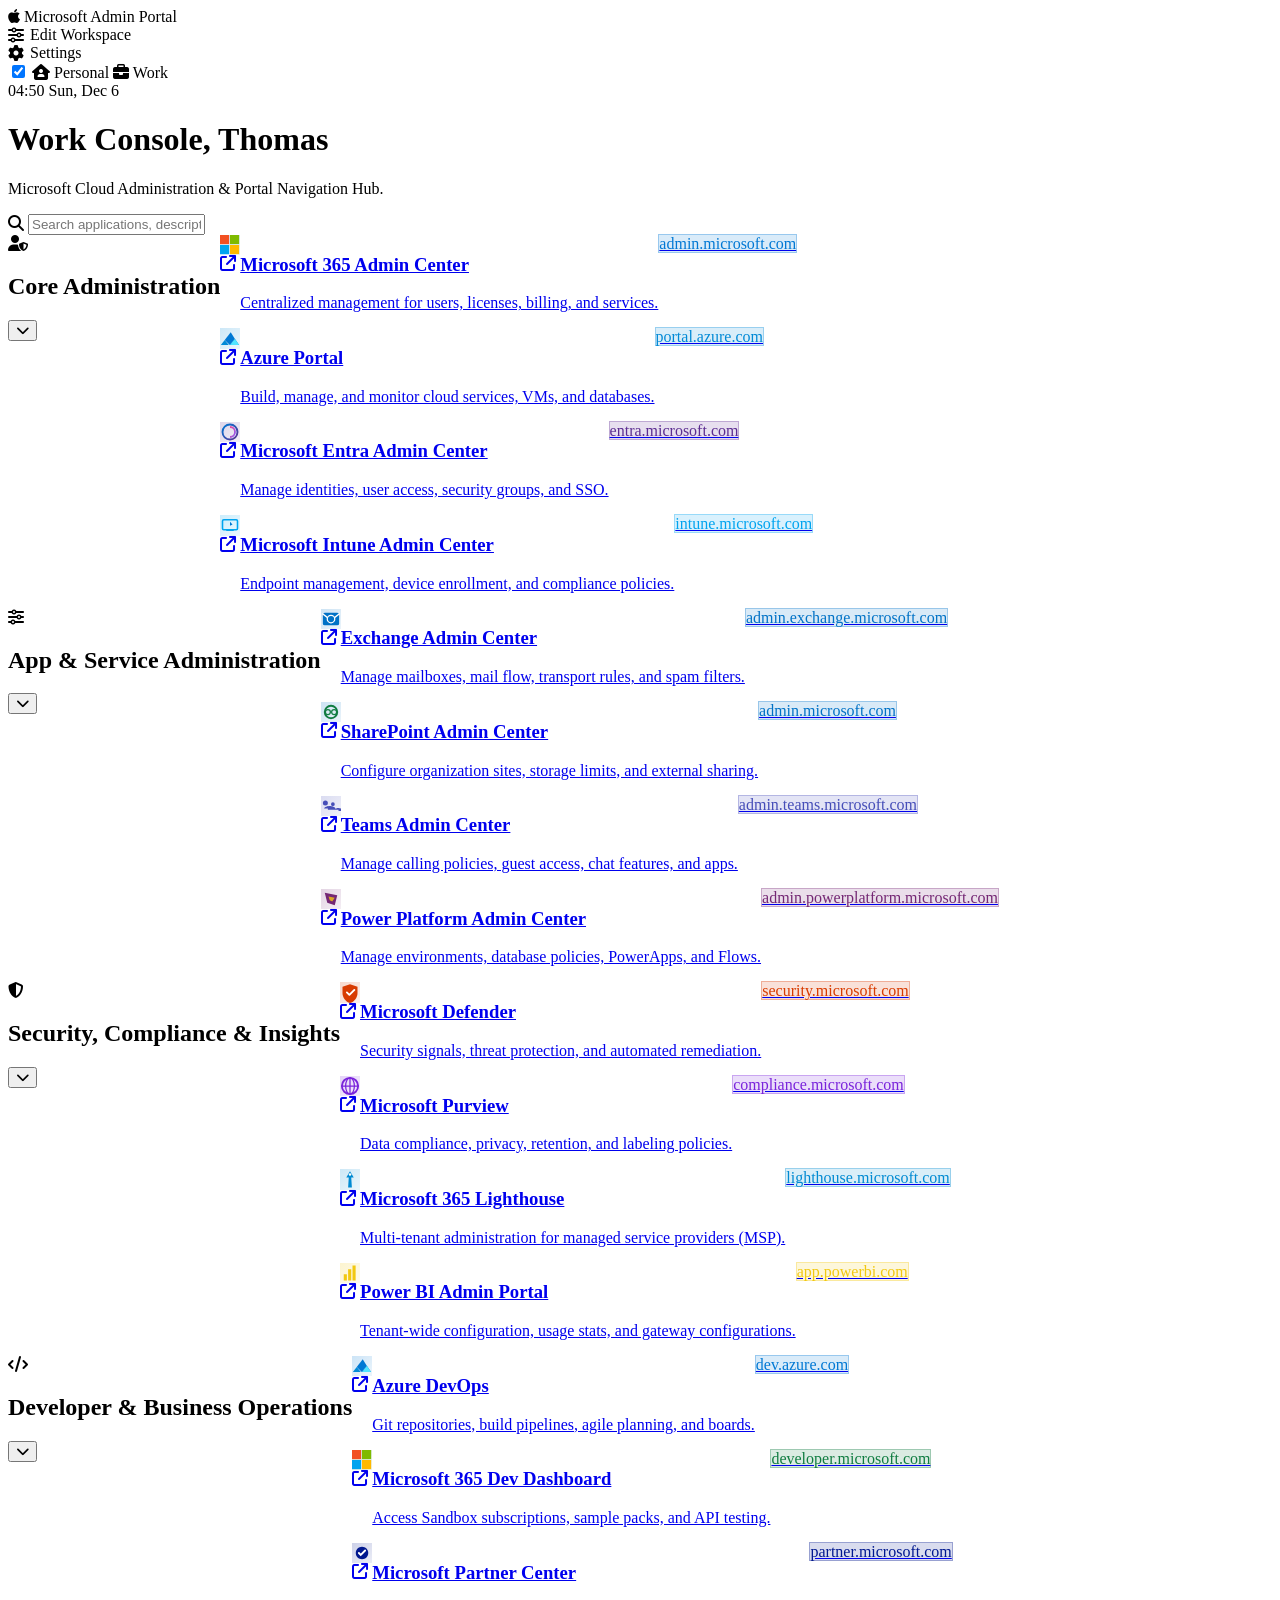
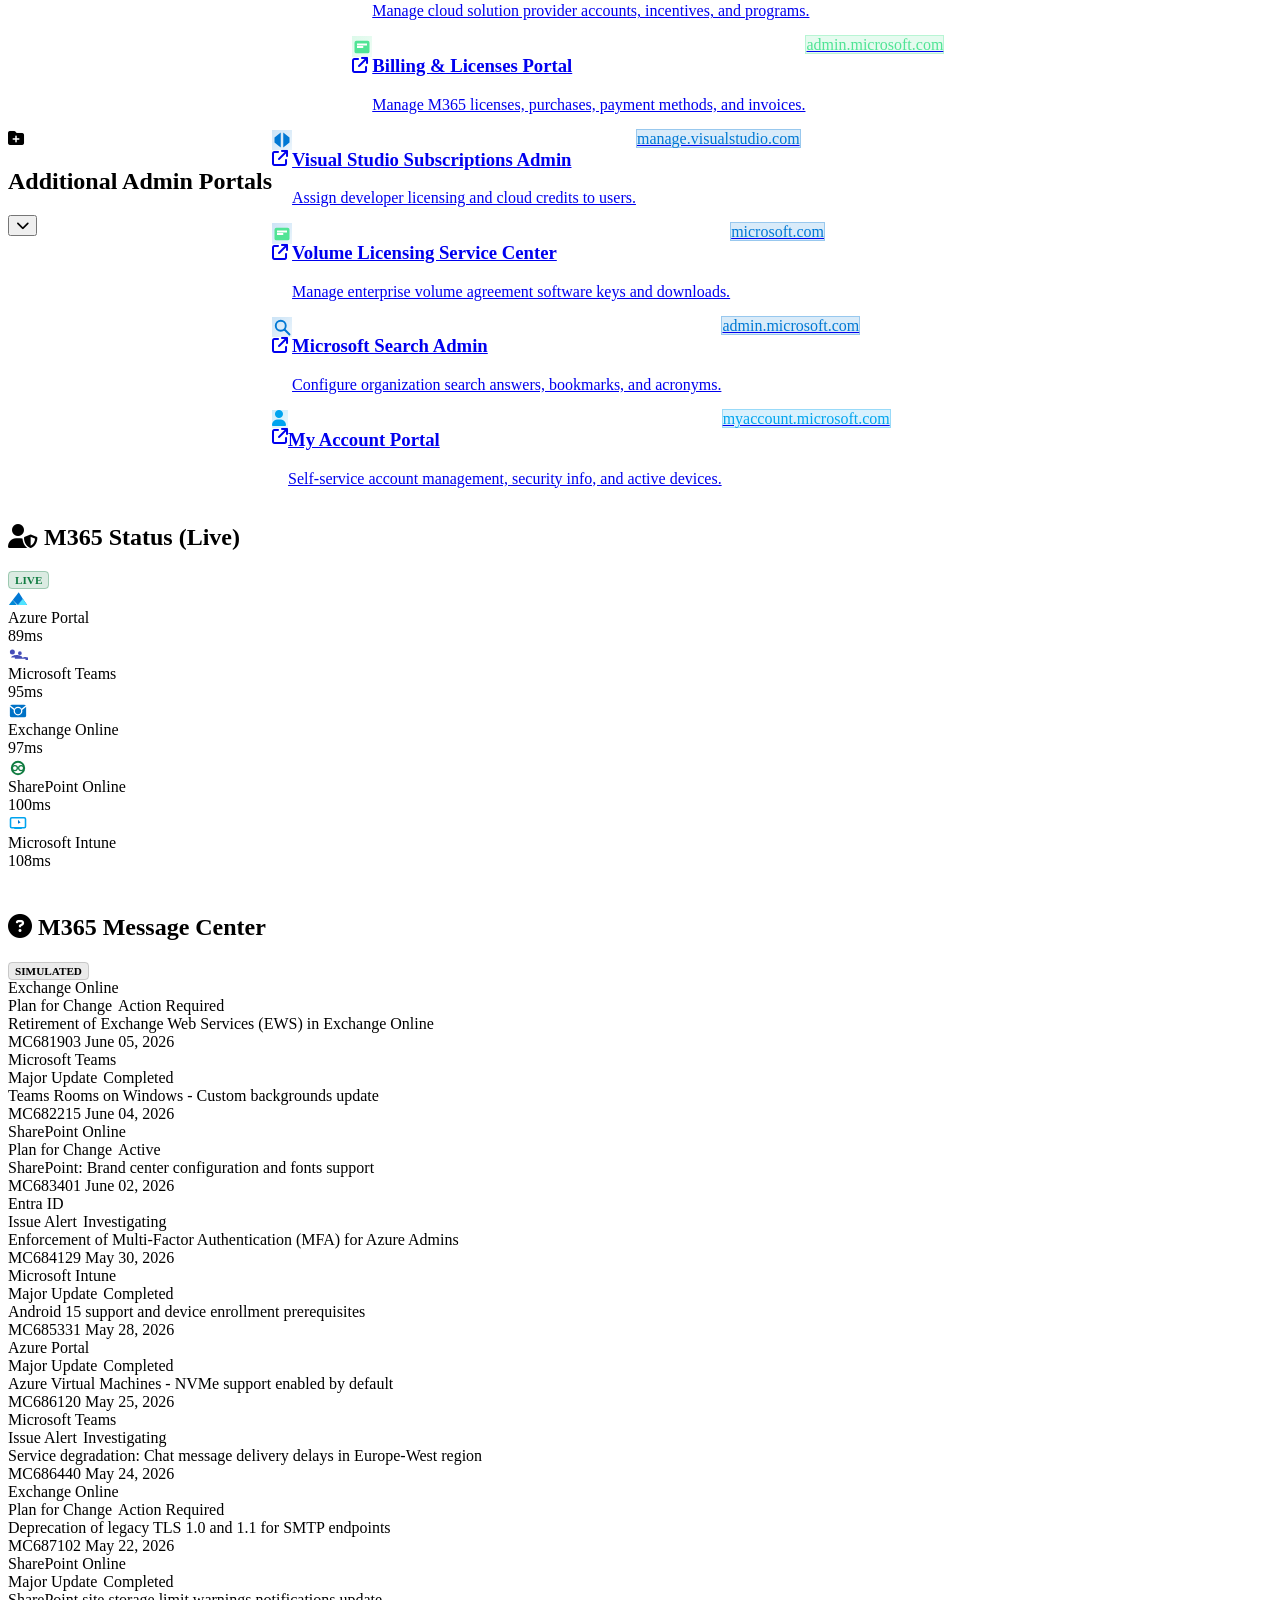
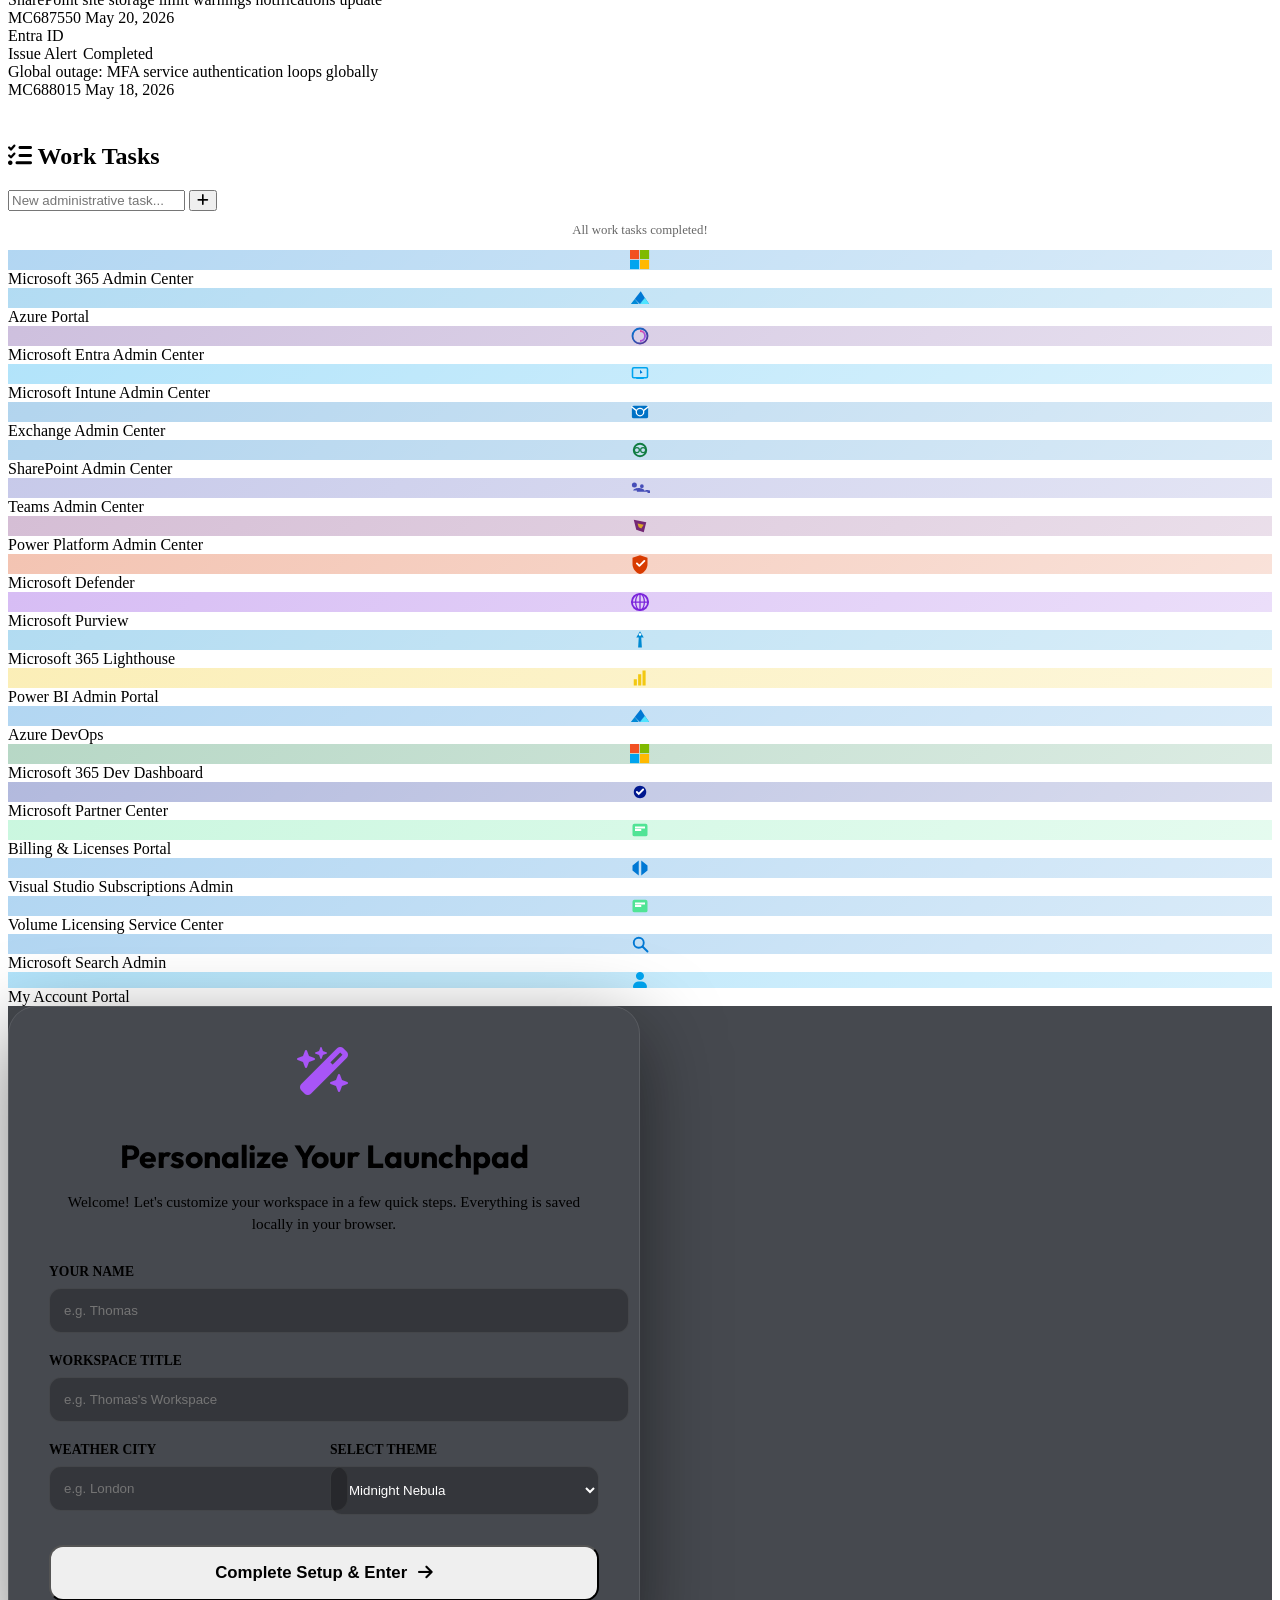
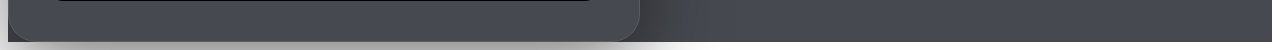
==== index.html @ 651d7521 "feat: Pivot to Corporate IT landing page, remove integrations & resources widget" ====
<!DOCTYPE html>
<html lang="en">
<head>
  <meta charset="UTF-8">
  <meta name="viewport" content="width=device-width, initial-scale=1.0">
  <meta name="description" content="Corporate Launchpad Dashboard for IT Technicians.">
  <meta name="author" content="Thomas Robb">
  <title>Corporate Launchpad</title>
  <link rel="icon" type="image/png" href="favicon.png">

  <!-- Google Fonts: Outfit & Inter -->
  <link rel="preconnect" href="https://fonts.googleapis.com">
  <link rel="preconnect" href="https://fonts.gstatic.com" crossorigin>
  <link href="https://fonts.googleapis.com/css2?family=Inter:wght@300;400;500;600;700&family=Outfit:wght@400;500;600;700;800&display=swap" rel="stylesheet">

  <!-- FontAwesome Free Icons CDN -->
  <link rel="stylesheet" href="https://cdnjs.cloudflare.com/ajax/libs/font-awesome/6.4.0/css/all.min.css" integrity="sha512-iecdLmaskl7CVkqkXNQ/ZH/XLlvWZOJyj7Yy7tcenmpD1ypASozpmT/E0iPtmFIB46ZmdtAc9eNBvH0H/ZpiBw==" crossorigin="anonymous" referrerpolicy="no-referrer" />

  <!-- Premium Stylesheet -->
  <link rel="stylesheet" href="style.css">
</head>
<body class="theme-midnight-nebula">

  <!-- macOS Top Menu Bar -->
  <div class="mac-menu-bar">
    <div class="mac-menu-left">
      <i class="fa-brands fa-apple mac-menu-item apple-logo"></i>
      <span class="workspace-label mac-menu-item active-app">Thomas's Workspace</span>
      <button id="edit-mode-btn" class="mac-menu-item" style="background: none; border: none; color: inherit; font: inherit; padding: 0; cursor: pointer; display: flex; align-items: center; gap: 6px;">
        <i class="fa-solid fa-sliders"></i> Edit Workspace
      </button>
      <button id="workspace-settings-btn" class="mac-menu-item" style="background: none; border: none; color: inherit; font: inherit; padding: 0; cursor: pointer; display: flex; align-items: center; gap: 6px;"><i class="fa-solid fa-gear"></i> Settings</button>
    </div>
    
    <div class="mac-menu-center">
      <div class="mode-slider-container">
        <input type="checkbox" id="work-mode-toggle" class="mode-slider-checkbox">
        <label for="work-mode-toggle" class="mode-slider-label">
          <span class="mode-slider-pill"></span>
          <span class="mode-slider-text personal-text"><i class="fa-solid fa-house-user"></i> Personal</span>
          <span class="mode-slider-text work-text"><i class="fa-solid fa-briefcase"></i> Work</span>
        </label>
      </div>
    </div>
    <div class="mac-menu-right">
      <span id="menu-time" class="mac-menu-item"></span>
      <span id="menu-date" class="mac-menu-item"></span>
    </div>
  </div>

  <!-- Animated Glassmorphic Background Blobs -->
  <div class="bg-blobs" id="bg-blobs">
    <div class="blob blob-1"></div>
    <div class="blob blob-2"></div>
    <div class="blob blob-3"></div>
  </div>

  <!-- Dynamic Background Pattern Overlay -->
  <div id="bg-pattern-overlay" class="bg-pattern-overlay"></div>

  <div class="dashboard-container">
    <!-- Header Welcome Bar -->
    <header class="dashboard-header">
      <div class="greeting-container">
        <h1 id="greeting">Welcome back</h1>
        <p class="subtitle">Your corporate workspace and IT operations launchpad.</p>
      </div>
    </header>

    <!-- Main Grid Layout -->
    <main class="dashboard-layout">
      
      <!-- Main Content (App Cards divided by Groups) -->
      <section class="main-content">
        <!-- Search bar with glassmorphic design -->
        <div class="search-container">
          <i class="fa-solid fa-magnifying-glass search-icon"></i>
          <input type="text" id="search-input" placeholder="Search applications, descriptions, or type '/' for commands..." autocomplete="off">
        </div>

        <div class="dashboard-actions-row">
          <button id="add-group-btn" class="btn-macos btn-macos-primary" style="display: none; margin-bottom: 20px; align-items: center; gap: 8px;">
            <i class="fa-solid fa-folder-plus"></i> Add Category
          </button>
        </div>

        <!-- Dashboard Groups Container -->
        <div id="dashboard-groups" class="dashboard-groups-container"></div>

        <!-- Search Empty State -->
        <div id="no-results" class="no-results-card">
          <i class="fa-solid fa-circle-question"></i>
          <h4>No applications found</h4>
          <p>We couldn't find anything matching your search term. Try checking for typos or clear your filter.</p>
        </div>
      </section>

      <!-- Sidebar Utilities -->
      <aside class="sidebar" id="sidebar-container">
        <div id="sidebar-widgets" class="sidebar-widgets-grid" style="display: grid; grid-template-columns: repeat(var(--sidebar-cols, 1), 1fr); gap: 24px; width: 100%;"></div>
        <button id="add-widget-btn" class="app-card add-card" style="display: none; min-height: 80px; padding: 20px; border-radius: 20px; flex-direction: row; gap: 10px; align-items: center; justify-content: center; width: 100%;">
          <div class="add-card-icon" style="width: 32px; height: 32px; font-size: 1rem; border-radius: 8px;">
            <i class="fa-solid fa-plus"></i>
          </div>
          <span class="add-card-title" style="font-size: 0.95rem;">Add Widget</span>
        </button>
      </aside>

    </main>
  </div>

  <!-- macOS Floating Dock Container -->
  <div class="dock-container" role="navigation" aria-label="App Dock">
    <div class="dock" id="dock-container"></div>
  </div>

  <!-- Customization Editor Modal (Hidden by Default) -->
  <div id="editor-modal" class="modal-overlay" style="display: none;">
    <div class="modal-container">
      <div class="modal-header">
        <h3 id="modal-title">Edit Application</h3>
        <button type="button" class="modal-close-btn" onclick="closeModal()"><i class="fa-solid fa-xmark"></i></button>
      </div>
      <form id="editor-form" onsubmit="event.preventDefault();">
        <div class="form-group">
          <label for="modal-app-title">App Title</label>
          <input type="text" id="modal-app-title" placeholder="e.g. My Application" required>
        </div>
        <div class="form-group">
          <label for="modal-app-desc">App Description</label>
          <input type="text" id="modal-app-desc" placeholder="e.g. Live tracking and analytics dashboard" required>
        </div>
        <div class="form-group">
          <label for="modal-app-url">App URL</label>
          <input type="url" id="modal-app-url" placeholder="https://example.com" required>
        </div>
        <div class="form-row-grid" style="display: grid; grid-template-columns: 1fr 1fr; gap: 12px;">
          <div class="form-group">
            <label for="modal-app-group">Category Group</label>
            <select id="modal-app-group"></select>
          </div>
          <div class="color-selector-wrapper">
            <label for="modal-app-color">Accent Color</label>
            <input type="color" id="modal-app-color" class="color-dot-input" value="#a855f7" style="margin-top: 5px;">
          </div>
        </div>
        <div class="form-row-grid" style="display: grid; grid-template-columns: 1fr 1fr; gap: 12px; margin-top: 10px;">
          <div class="form-group">
            <label for="modal-app-colspan">Width (Cols)</label>
            <select id="modal-app-colspan">
              <option value="1">1 Column</option>
              <option value="2">2 Columns</option>
              <option value="3">3 Columns</option>
              <option value="4">4 Columns</option>
            </select>
          </div>
          <div class="form-group">
            <label for="modal-app-rowspan">Height (Rows)</label>
            <select id="modal-app-rowspan">
              <option value="1">1 Row</option>
              <option value="2">2 Rows</option>
            </select>
          </div>
        </div>
        <div class="form-row-grid" style="display: grid; grid-template-columns: 1fr 1fr; gap: 12px; margin-top: 10px;">
          <div class="form-group">
            <label for="modal-app-size">Card Sizing Style</label>
            <select id="modal-app-size">
              <option value="default">Use Global Setting</option>
              <option value="compact">Compact</option>
              <option value="balanced">Balanced</option>
              <option value="expanded">Expanded</option>
            </select>
          </div>
          <div class="form-group">
            <label for="modal-app-icon">Icon Glyph</label>
            <select id="modal-app-icon">
              <option value="fa-film">Film (fa-film)</option>
              <option value="fa-chart-line">Chart (fa-chart-line)</option>
              <option value="fa-atom">Atom (fa-atom)</option>
              <option value="fa-skull">Skull (fa-skull)</option>
              <option value="fa-bolt-lightning">Bolt (fa-bolt-lightning)</option>
              <option value="fa-pen-nib">Pen (fa-pen-nib)</option>
              <option value="fa-code">Code (fa-code)</option>
              <option value="fa-globe">Globe (fa-globe)</option>
              <option value="fa-play">Play (fa-play)</option>
              <option value="fa-download">Download (fa-download)</option>
              <option value="fa-tv">TV (fa-tv)</option>
              <option value="fa-user-plus">User Plus (fa-user-plus)</option>
              <option value="fa-search">Search (fa-search)</option>
              <option value="fa-chart-pie">Chart Pie (fa-chart-pie)</option>
              <option value="fa-network-wired">Network (fa-network-wired)</option>
              <option value="fa-shield-halved">Shield (fa-shield-halved)</option>
              <option value="fa-server">Server (fa-server)</option>
              <option value="fa-arrow-down-up-lock">Torrent (fa-arrow-down-up-lock)</option>
            </select>
          </div>
        </div>
        <div class="form-row-grid" style="display: grid; grid-template-columns: 1fr; gap: 12px; margin-top: 10px;">
          <div class="form-group" style="display: flex; align-items: center; height: 100%; gap: 14px; flex-wrap: wrap;">
            <label style="display: flex; align-items: center; gap: 6px; font-weight: normal; cursor: pointer; margin-top: 15px;">
              <input type="checkbox" id="modal-app-ping" checked> Health check (Ping)
            </label>
            <label style="display: flex; align-items: center; gap: 6px; font-weight: normal; cursor: pointer; margin-top: 15px;">
              <input type="checkbox" id="modal-app-favorite"> Pin to Favorites
            </label>
          </div>
        </div>
        <div class="modal-actions" style="margin-top: 24px;">
          <button type="button" id="modal-cancel-btn" class="btn-macos btn-macos-secondary">Cancel</button>
          <button type="submit" id="modal-save-btn" class="btn-macos btn-macos-primary">Save App</button>
        </div>
      </form>
    </div>
  </div>

  <!-- Workspace Settings Modal (Hidden by Default, Tabbed Layout) -->
  <div id="settings-modal" class="modal-overlay" style="display: none;">
    <div class="modal-container settings-split-layout">
      <!-- Sidebar -->
      <div class="settings-sidebar">
        <div class="settings-sidebar-header">
          <h3>Workspace Settings</h3>
        </div>
        <div class="vertical-tabs">
          <button type="button" class="modal-tab-btn active" data-tab="settings-tab-general">
            <i class="fa-solid fa-gear"></i> General
          </button>
          <button type="button" class="modal-tab-btn" data-tab="settings-tab-themes">
            <i class="fa-solid fa-palette"></i> Appearance
          </button>

          <button type="button" class="modal-tab-btn" data-tab="settings-tab-backup">
            <i class="fa-solid fa-database"></i> Backup / Restore
          </button>
        </div>
      </div>

      <!-- Main Panel -->
      <div class="settings-main-panel">
        <div class="modal-header">
          <h3 id="settings-panel-title">General</h3>
          <button type="button" class="modal-close-btn" id="settings-close-btn"><i class="fa-solid fa-xmark"></i></button>
        </div>

        <form id="settings-form" onsubmit="event.preventDefault();">
          
          <!-- Tab 1: General -->
          <div id="settings-tab-general" class="settings-tab-content active">
            
            <div class="settings-card-group">
              <div class="settings-card-group-title">Workspace Identity</div>
              <div class="form-row-grid" style="display: grid; grid-template-columns: 1fr 1fr; gap: 12px;">
                <div class="form-group">
                  <label for="settings-username">Your Name</label>
                  <input type="text" id="settings-username" placeholder="Thomas" required style="width:100%;">
                </div>
                <div class="form-group">
                  <label for="settings-workspace-name">Workspace Title</label>
                  <input type="text" id="settings-workspace-name" placeholder="Thomas's Workspace" required style="width:100%;">
                </div>
              </div>
            </div>

            <div class="settings-card-group">
              <div class="settings-card-group-title">Dashboard Grid</div>
              <div class="form-group">
                <label for="settings-grid-cols">Grid Columns</label>
                <select id="settings-grid-cols">
                  <option value="auto">Auto-fit</option>
                  <option value="2">2 Columns</option>
                  <option value="3">3 Columns</option>
                  <option value="4">4 Columns</option>
                </select>
              </div>
              <div class="form-row-grid" style="display: grid; grid-template-columns: 1fr 1fr; gap: 12px;">
                <div class="form-group">
                  <label for="settings-card-size">Card Sizing</label>
                  <select id="settings-card-size">
                    <option value="compact">Compact</option>
                    <option value="balanced">Balanced</option>
                    <option value="expanded">Expanded</option>
                  </select>
                </div>
                <div class="form-group">
                  <label for="settings-card-gap">Card Spacing (Gap)</label>
                  <select id="settings-card-gap">
                    <option value="tight">Tight</option>
                    <option value="comfortable">Comfortable</option>
                    <option value="spacious">Spacious</option>
                  </select>
                </div>
              </div>
            </div>

            <div class="settings-card-group">
              <div class="settings-card-group-title">Sidebar & Widgets</div>
              <div class="form-row-grid" style="display: grid; grid-template-columns: 1fr 1fr; gap: 12px;">
                <div class="form-group">
                  <label for="settings-sidebar-pos">Sidebar Position</label>
                  <select id="settings-sidebar-pos">
                    <option value="right">Sidebar Right</option>
                    <option value="left">Sidebar Left</option>
                    <option value="top">Widgets Top</option>
                    <option value="hidden">Hidden</option>
                  </select>
                </div>
                <div class="form-group">
                  <label for="settings-sidebar-cols">Sidebar Columns</label>
                  <select id="settings-sidebar-cols">
                    <option value="1">1 Column</option>
                    <option value="2">2 Columns</option>
                  </select>
                </div>
              </div>
              <div class="form-row-grid" style="display: grid; grid-template-columns: 1fr 1fr; gap: 12px;">
                <div class="form-group">
                  <label for="settings-weather-city">Weather City</label>
                  <input type="text" id="settings-weather-city" placeholder="e.g. New York">
                </div>
                <div class="form-group">
                  <label for="settings-weather-state">Weather Condition</label>
                  <select id="settings-weather-state">
                    <option value="sunny">Sunny</option>
                    <option value="cloudy">Cloudy</option>
                    <option value="rainy">Rainy</option>
                    <option value="stormy">Stormy</option>
                  </select>
                </div>
              </div>
            </div>

            <div class="settings-card-group">
              <div class="settings-card-group-title">Widget Visibility</div>
              <div class="checkbox-grid" style="display: grid; grid-template-columns: 1fr 1fr; gap: 8px;">
                <label style="display: flex; align-items: center; gap: 8px; font-weight: normal; cursor: pointer; margin: 0;">
                  <input type="checkbox" id="settings-toggle-clock" checked> Clock Widget
                </label>
                <label style="display: flex; align-items: center; gap: 8px; font-weight: normal; cursor: pointer; margin: 0;">
                  <input type="checkbox" id="settings-toggle-notepad" checked> Notepad Widget
                </label>
                <label style="display: flex; align-items: center; gap: 8px; font-weight: normal; cursor: pointer; margin: 0;">
                  <input type="checkbox" id="settings-toggle-weather" checked> Weather Widget
                </label>

                <label style="display: flex; align-items: center; gap: 8px; font-weight: normal; cursor: pointer; margin: 0;">
                  <input type="checkbox" id="settings-toggle-bookmarks" checked> Bookmarks Widget
                </label>
              </div>
            </div>
          </div>

          <!-- Tab 2: Themes & Glow -->
          <div id="settings-tab-themes" class="settings-tab-content">
            
            <div class="settings-card-group">
              <div class="settings-card-group-title">Workspace Styling & Layout</div>
              
              <div class="form-group">
                <label for="settings-layout-mode">Workspace Layout Mode</label>
                <select id="settings-layout-mode">
                  <option value="grid">Classic Grid Layout</option>
                  <option value="rows">Horizontal Scroll Rows (Netflix-style)</option>
                  <option value="list">Compact List View</option>
                </select>
              </div>
              
              <div class="form-row-grid" style="display: grid; grid-template-columns: 1fr 1fr; gap: 12px;">
                <div class="form-group">
                  <label for="settings-accent-color">Accent Color Override</label>
                  <div style="display: flex; gap: 8px; align-items: center;">
                    <input type="color" id="settings-accent-color" style="width: 45px; height: 34px; padding: 2px; border: 1px solid rgba(255,255,255,0.15); border-radius: 6px; cursor: pointer; background: transparent;">
                    <button type="button" id="btn-reset-accent" class="btn-macos btn-macos-secondary" style="padding: 6px 10px; font-size: 0.75rem;">Reset Override</button>
                  </div>
                </div>
                <div class="form-group">
                  <label for="settings-theme-font">Workspace Font</label>
                  <select id="settings-theme-font">
                    <option value="default">Default (Outfit / Inter)</option>
                    <option value="'Inter', sans-serif">Clean Sans (Inter)</option>
                    <option value="'Courier New', Courier, monospace">Monospace Code (Courier)</option>
                    <option value="'Georgia', serif">Elegant Serif (Georgia)</option>
                    <option value="'Outfit', sans-serif">Modern Round (Outfit)</option>
                  </select>
                </div>
              </div>
              
              <div class="form-row-grid" style="display: grid; grid-template-columns: 1fr 1fr; gap: 12px;">
                <div class="form-group">
                  <label for="settings-bg-pattern">Background Pattern</label>
                  <select id="settings-bg-pattern">
                    <option value="none">Clean Frosted Glass</option>
                    <option value="dots">Dotted Matrix</option>
                    <option value="grid">Cyber Grid Lines</option>
                    <option value="stripes">Diagonal Stripes</option>
                  </select>
                </div>
                <div class="form-group">
                  <div style="display: flex; justify-content: space-between; font-size: 0.85rem; margin-bottom: 4px; color: var(--text-secondary);">
                    <label for="settings-card-radius" style="margin: 0;">Corner Roundness</label>
                    <span id="label-card-radius" style="font-weight: 600;">24px</span>
                  </div>
                  <input type="range" id="settings-card-radius" min="0" max="32" value="24" style="width: 100%; cursor: pointer;">
                </div>
              </div>
            </div>

            <!-- Casual Themes -->
            <div class="settings-card-group">
              <div class="settings-card-group-title">Casual Themes</div>
              <div class="theme-previews-grid" style="display: grid; grid-template-columns: repeat(3, 1fr); gap: 12px;">
                
                <button type="button" class="theme-preview-card theme-selector-item" data-select-theme="theme-midnight-nebula">
                  <div class="theme-preview-colors" style="background: #080c14;">
                    <div class="theme-preview-blob" style="background: #4f46e5; top: 4px; left: 6px;"></div>
                    <div class="theme-preview-blob" style="background: #db2777; bottom: 4px; right: 6px;"></div>
                    <div class="theme-preview-card-mock"></div>
                  </div>
                  <div class="theme-preview-name">Midnight Nebula</div>
                </button>

                <button type="button" class="theme-preview-card theme-selector-item" data-select-theme="theme-aurora-borealis">
                  <div class="theme-preview-colors" style="background: #021712;">
                    <div class="theme-preview-blob" style="background: #059669; top: 4px; left: 6px;"></div>
                    <div class="theme-preview-blob" style="background: #0891b2; bottom: 4px; right: 6px;"></div>
                    <div class="theme-preview-card-mock"></div>
                  </div>
                  <div class="theme-preview-name">Aurora Borealis</div>
                </button>

                <button type="button" class="theme-preview-card theme-selector-item" data-select-theme="theme-solar-eclipse">
                  <div class="theme-preview-colors" style="background: #140b03;">
                    <div class="theme-preview-blob" style="background: #d97706; top: 4px; left: 6px;"></div>
                    <div class="theme-preview-blob" style="background: #dc2626; bottom: 4px; right: 6px;"></div>
                    <div class="theme-preview-card-mock"></div>
                  </div>
                  <div class="theme-preview-name">Solar Eclipse</div>
                </button>

                <button type="button" class="theme-preview-card theme-selector-item" data-select-theme="theme-pastel-dream">
                  <div class="theme-preview-colors" style="background: #faf7f2;">
                    <div class="theme-preview-blob" style="background: #fed7aa; top: 4px; left: 6px;"></div>
                    <div class="theme-preview-blob" style="background: #ccfbf1; bottom: 4px; right: 6px;"></div>
                    <div class="theme-preview-card-mock"></div>
                  </div>
                  <div class="theme-preview-name">Pastel Dream</div>
                </button>

                <button type="button" class="theme-preview-card theme-selector-item" data-select-theme="theme-sunset-breeze">
                  <div class="theme-preview-colors" style="background: #1d0f1b;">
                    <div class="theme-preview-blob" style="background: #fda4af; top: 4px; left: 6px;"></div>
                    <div class="theme-preview-blob" style="background: #3b0764; bottom: 4px; right: 6px;"></div>
                    <div class="theme-preview-card-mock"></div>
                  </div>
                  <div class="theme-preview-name">Sunset Breeze</div>
                </button>

                <button type="button" class="theme-preview-card theme-selector-item" data-select-theme="theme-cozy-forest">
                  <div class="theme-preview-colors" style="background: #0f140f;">
                    <div class="theme-preview-blob" style="background: #3f6212; top: 4px; left: 6px;"></div>
                    <div class="theme-preview-blob" style="background: #854d0e; bottom: 4px; right: 6px;"></div>
                    <div class="theme-preview-card-mock"></div>
                  </div>
                  <div class="theme-preview-name">Cozy Forest</div>
                </button>

              </div>
            </div>

            <!-- Dramatic Themes -->
            <div class="settings-card-group">
              <div class="settings-card-group-title">Dramatic Themes</div>
              <div class="theme-previews-grid" style="display: grid; grid-template-columns: repeat(3, 1fr); gap: 12px;">
                
                <button type="button" class="theme-preview-card theme-selector-item" data-select-theme="theme-cyberpunk">
                  <div class="theme-preview-colors" style="background: #0a0110;">
                    <div class="theme-preview-blob" style="background: #ff007f; top: 4px; left: 6px;"></div>
                    <div class="theme-preview-blob" style="background: #00f0ff; bottom: 4px; right: 6px;"></div>
                    <div class="theme-preview-card-mock"></div>
                  </div>
                  <div class="theme-preview-name">Cyberpunk Cyber</div>
                </button>

                <button type="button" class="theme-preview-card theme-selector-item" data-select-theme="theme-synthwave">
                  <div class="theme-preview-colors" style="background: #100626;">
                    <div class="theme-preview-blob" style="background: #ff007f; top: 4px; left: 6px;"></div>
                    <div class="theme-preview-blob" style="background: #ff7c00; bottom: 4px; right: 6px;"></div>
                    <div class="theme-preview-card-mock"></div>
                  </div>
                  <div class="theme-preview-name">Neon Synthwave</div>
                </button>

                <button type="button" class="theme-preview-card theme-selector-item" data-select-theme="theme-oled-black">
                  <div class="theme-preview-colors" style="background: #000000;">
                    <div class="theme-preview-blob" style="background: #39ff14; top: 4px; left: 6px;"></div>
                    <div class="theme-preview-blob" style="background: #1a1a1a; bottom: 4px; right: 6px;"></div>
                    <div class="theme-preview-card-mock"></div>
                  </div>
                  <div class="theme-preview-name">OLED High-Con</div>
                </button>

                <button type="button" class="theme-preview-card theme-selector-item" data-select-theme="theme-volcanic">
                  <div class="theme-preview-colors" style="background: #0b0705;">
                    <div class="theme-preview-blob" style="background: #ff3c00; top: 4px; left: 6px;"></div>
                    <div class="theme-preview-blob" style="background: #ff9900; bottom: 4px; right: 6px;"></div>
                    <div class="theme-preview-card-mock"></div>
                  </div>
                  <div class="theme-preview-name">Volcanic Ash</div>
                </button>

                <button type="button" class="theme-preview-card theme-selector-item" data-select-theme="theme-ice-glacier">
                  <div class="theme-preview-colors" style="background: #040c16;">
                    <div class="theme-preview-blob" style="background: #00d2ff; top: 4px; left: 6px;"></div>
                    <div class="theme-preview-blob" style="background: #ffffff; bottom: 4px; right: 6px;"></div>
                    <div class="theme-preview-card-mock"></div>
                  </div>
                  <div class="theme-preview-name">Glacial Ice</div>
                </button>

              </div>
            </div>

            <!-- Professional Themes -->
            <div class="settings-card-group">
              <div class="settings-card-group-title">Professional Themes</div>
              <div class="theme-previews-grid" style="display: grid; grid-template-columns: repeat(3, 1fr); gap: 12px;">
                
                <button type="button" class="theme-preview-card theme-selector-item" data-select-theme="theme-slate-glass">
                  <div class="theme-preview-colors" style="background: #0f172a;">
                    <div class="theme-preview-blob" style="background: #334155; top: 4px; left: 6px;"></div>
                    <div class="theme-preview-blob" style="background: #475569; bottom: 4px; right: 6px;"></div>
                    <div class="theme-preview-card-mock"></div>
                  </div>
                  <div class="theme-preview-name">Slate Glass</div>
                </button>

                <button type="button" class="theme-preview-card theme-selector-item" data-select-theme="theme-corporate-azure">
                  <div class="theme-preview-colors" style="background: #0c131f;">
                    <div class="theme-preview-blob" style="background: #0078d4; top: 4px; left: 6px;"></div>
                    <div class="theme-preview-blob" style="background: #106ebe; bottom: 4px; right: 6px;"></div>
                    <div class="theme-preview-card-mock"></div>
                  </div>
                  <div class="theme-preview-name">Corporate Azure</div>
                </button>

                <button type="button" class="theme-preview-card theme-selector-item" data-select-theme="theme-executive-carbon">
                  <div class="theme-preview-colors" style="background: #121212;">
                    <div class="theme-preview-blob" style="background: #2c2c2c; top: 4px; left: 6px;"></div>
                    <div class="theme-preview-blob" style="background: #1e1e1e; bottom: 4px; right: 6px;"></div>
                    <div class="theme-preview-card-mock"></div>
                  </div>
                  <div class="theme-preview-name">Executive Carbon</div>
                </button>

                <button type="button" class="theme-preview-card theme-selector-item" data-select-theme="theme-warm-espresso">
                  <div class="theme-preview-colors" style="background: #17110d;">
                    <div class="theme-preview-blob" style="background: #8b5a2b; top: 4px; left: 6px;"></div>
                    <div class="theme-preview-blob" style="background: #d2b48c; bottom: 4px; right: 6px;"></div>
                    <div class="theme-preview-card-mock"></div>
                  </div>
                  <div class="theme-preview-name">Warm Espresso</div>
                </button>

                <button type="button" class="theme-preview-card theme-selector-item" data-select-theme="theme-minimalist-light">
                  <div class="theme-preview-colors" style="background: #f3f4f6;">
                    <div class="theme-preview-blob" style="background: #bfdbfe; top: 4px; left: 6px;"></div>
                    <div class="theme-preview-blob" style="background: #ddd6fe; bottom: 4px; right: 6px;"></div>
                    <div class="theme-preview-card-mock"></div>
                  </div>
                  <div class="theme-preview-name">Minimalist Light</div>
                </button>

                <button type="button" class="theme-preview-card theme-selector-item" data-select-theme="theme-retro-terminal">
                  <div class="theme-preview-colors" style="background: #000c00;">
                    <div class="theme-preview-blob" style="background: #003300; top: 4px; left: 6px;"></div>
                    <div class="theme-preview-blob" style="background: #39ff14; bottom: 4px; right: 6px;"></div>
                    <div class="theme-preview-card-mock"></div>
                  </div>
                  <div class="theme-preview-name">Retro Terminal</div>
                </button>

              </div>
            </div>

            <!-- Glassmorphic Tuning -->
            <div class="settings-card-group">
              <div class="settings-card-group-title">Glassmorphic Tuning</div>
              
              <div style="display: flex; flex-direction: column; gap: 12px;">
                <div>
                  <div style="display: flex; justify-content: space-between; font-size: 0.75rem; margin-bottom: 4px; color: var(--text-secondary);">
                    <span>Frosted Glass Blur</span>
                    <span id="label-glass-blur">20px</span>
                  </div>
                  <input type="range" id="settings-glass-blur" min="0" max="40" value="20" style="width: 100%; cursor: pointer;">
                </div>
                
                <div>
                  <div style="display: flex; justify-content: space-between; font-size: 0.75rem; margin-bottom: 4px; color: var(--text-secondary);">
                    <span>Background Glow Opacity</span>
                    <span id="label-blob-opacity">0.45</span>
                  </div>
                  <input type="range" id="settings-blob-opacity" min="0" max="1" step="0.05" value="0.45" style="width: 100%; cursor: pointer;">
                </div>

                <div>
                  <div style="display: flex; justify-content: space-between; font-size: 0.75rem; margin-bottom: 4px; color: var(--text-secondary);">
                    <span>Glow Animation Speed</span>
                    <span id="label-blob-speed">25s</span>
                  </div>
                  <input type="range" id="settings-blob-speed" min="5" max="60" value="25" style="width: 100%; cursor: pointer;">
                </div>
                
                <div class="form-group" style="margin-top: 4px;">
                  <label style="display: flex; align-items: center; gap: 8px; font-weight: normal; cursor: pointer; margin: 0;">
                    <input type="checkbox" id="settings-toggle-blobs" checked> Enable Background Glow Blobs
                  </label>
                </div>
              </div>
            </div>

          </div>

          <!-- Tab 4: Backup / Restore -->
          <div id="settings-tab-backup" class="settings-tab-content">
            
            <div class="settings-card-group">
              <div class="settings-card-group-title">Export Settings</div>
              <div style="text-align: center; padding: 10px 0;">
                <p style="font-size: 0.85rem; color: var(--text-secondary); margin-bottom: 12px; line-height: 1.4;">
                  Download your entire dashboard layout, custom cards, and categories.
                </p>
                <button type="button" id="settings-export-btn" class="btn-macos btn-macos-primary" style="display: inline-flex; align-items: center; gap: 8px;">
                  <i class="fa-solid fa-file-export"></i> Export Config (.json)
                </button>
              </div>
            </div>

            <div class="settings-card-group">
              <div class="settings-card-group-title">Import Settings</div>
              <div style="text-align: center; padding: 10px 0;">
                <p style="font-size: 0.85rem; color: var(--text-secondary); margin-bottom: 12px; line-height: 1.4;">
                  Restore a previously saved config. <strong>Warning:</strong> This will overwrite all current cards and data.
                </p>
                <label for="settings-import-file" class="btn-macos btn-macos-secondary" style="display: inline-flex; align-items: center; gap: 8px; cursor: pointer; margin: 0;">
                  <i class="fa-solid fa-file-import"></i> Choose Config File
                </label>
                <input type="file" id="settings-import-file" accept=".json" style="display: none;">
              </div>
            </div>
          </div>

          <div class="modal-actions" style="margin-top: 24px;">
            <button type="button" id="settings-cancel-btn" class="btn-macos btn-macos-secondary">Cancel</button>
            <button type="submit" id="settings-save-btn" class="btn-macos btn-macos-primary">Save Settings</button>
          </div>
        </form>
      </div>
    </div>
  </div>

  <!-- Add/Edit Widget Modal (Hidden by Default) -->
  <div id="widget-modal" class="modal-overlay" style="display: none;">
    <div class="modal-container">
      <div class="modal-header">
        <h3 id="widget-modal-title">Add Widget</h3>
        <button type="button" class="modal-close-btn" id="widget-modal-close-btn"><i class="fa-solid fa-xmark"></i></button>
      </div>
      <form id="widget-form" onsubmit="event.preventDefault();">
        <div class="form-group" id="widget-type-select-group">
          <label for="widget-type">Widget Type</label>
          <select id="widget-type">
            <option value="clock">Digital Clock</option>
            <option value="notepad">Notepad Notes</option>
            <option value="theme">Workspace Style Theme Picker</option>
            <option value="weather">Weather Forecast</option>
            <option value="bookmarks">Quick Bookmarks</option>
            <option value="todo">To-Do Checklist</option>
            <option value="countdown">Countdown Timer</option>
            <option value="iframe">Iframe Embed Screen</option>
            <option value="calculator">Calculator</option>
            <!-- Microsoft 365 Enterprise Widgets -->
            <option value="m365-status">M365 Service Health Monitor</option>
            <option value="m365-message-center">M365 Message Center Feed</option>
            <option value="m365-stats">M365 Tenant Uptime & Stats</option>
          </select>
        </div>

        <div class="form-group">
          <label for="widget-title-input">Widget Title</label>
          <input type="text" id="widget-title-input" placeholder="e.g. Notes, Project Countdown" required>
        </div>

        <div class="form-group">
          <label for="widget-col-span">Width Span</label>
          <select id="widget-col-span">
            <option value="1">1 Column (Normal)</option>
            <option value="2">2 Columns (Wide)</option>
          </select>
        </div>

        <!-- Dynamic inputs shown based on selected widget type -->
        <div id="widget-config-fields">
          <!-- Clock Config -->
          <div class="widget-type-fields field-clock" style="display: none;">
            <div class="form-group">
              <label for="widget-clock-timezone">Timezone Offset</label>
              <select id="widget-clock-timezone">
                <option value="local">Local Browser Time</option>
                <option value="0">UTC (GMT)</option>
                <option value="1">UTC+1 (BST/CET)</option>
                <option value="-5">UTC-5 (EST)</option>
                <option value="-8">UTC-8 (PST)</option>
                <option value="8">UTC+8 (SGT/CST)</option>
              </select>
            </div>
            <div class="form-row-grid" style="display: grid; grid-template-columns: 1fr 1fr; gap: 12px; margin-top: 10px;">
              <label style="display: flex; align-items: center; gap: 6px; font-weight: normal; cursor: pointer;">
                <input type="checkbox" id="widget-clock-format-24" checked> 24-Hour Format
              </label>
              <label style="display: flex; align-items: center; gap: 6px; font-weight: normal; cursor: pointer;">
                <input type="checkbox" id="widget-clock-seconds" checked> Show Seconds
              </label>
            </div>
          </div>

          <!-- Notepad Config -->
          <div class="widget-type-fields field-notepad" style="display: none;">
            <div class="form-group">
              <label for="widget-notepad-height">Editor Height (px)</label>
              <input type="number" id="widget-notepad-height" placeholder="120" min="80" max="600" value="120">
            </div>
            <div class="form-group">
              <label for="widget-notepad-fontsize">Font Size</label>
              <select id="widget-notepad-fontsize">
                <option value="0.8rem">Small (13px)</option>
                <option value="0.9rem" selected>Medium (15px)</option>
                <option value="1.05rem">Large (17px)</option>
                <option value="1.2rem">Extra Large (19px)</option>
              </select>
            </div>
          </div>

          <!-- Weather Config -->
          <div class="widget-type-fields field-weather" style="display: none;">
            <div class="form-group">
              <label for="widget-weather-city">City</label>
              <input type="text" id="widget-weather-city" placeholder="e.g. London">
            </div>
            <div class="form-row-grid" style="display: grid; grid-template-columns: 1fr 1fr; gap: 12px;">
              <div class="form-group">
                <label for="widget-weather-state">Default Condition</label>
                <select id="widget-weather-state">
                  <option value="sunny">Sunny</option>
                  <option value="cloudy">Cloudy</option>
                  <option value="rainy">Rainy</option>
                  <option value="snowy">Snowy</option>
                </select>
              </div>
              <div class="form-group">
                <label for="widget-weather-unit">Temp Unit</label>
                <select id="widget-weather-unit">
                  <option value="C">Celsius (°C)</option>
                  <option value="F">Fahrenheit (°F)</option>
                </select>
              </div>
            </div>
          </div>

          <!-- Bookmarks Config -->
          <div class="widget-type-fields field-bookmarks" style="display: none;">
            <div class="form-row-grid" style="display: grid; grid-template-columns: 1fr 1fr; gap: 12px;">
              <div class="form-group">
                <label for="widget-bookmarks-cols">Grid Columns</label>
                <select id="widget-bookmarks-cols">
                  <option value="1">1 Column List</option>
                  <option value="2">2 Columns Grid</option>
                </select>
              </div>
              <div class="form-group" style="display: flex; align-items: center; height: 100%;">
                <label style="display: flex; align-items: center; gap: 6px; font-weight: normal; cursor: pointer; margin-top: 20px;">
                  <input type="checkbox" id="widget-bookmarks-icons" checked> Show Favicons
                </label>
              </div>
            </div>
          </div>

          <!-- Countdown Config -->
          <div class="widget-type-fields field-countdown" style="display: none;">
            <div class="form-group">
              <label for="widget-countdown-date">Target Date & Time</label>
              <input type="datetime-local" id="widget-countdown-date">
            </div>
          </div>

          <!-- Iframe Config -->
          <div class="widget-type-fields field-iframe" style="display: none;">
            <div class="form-group">
              <label for="widget-iframe-url">Embed URL</label>
              <input type="url" id="widget-iframe-url" placeholder="https://example.com/widget">
            </div>
            <div class="form-group">
              <label for="widget-iframe-height">Widget Height (px)</label>
              <input type="number" id="widget-iframe-height" placeholder="200" min="100" max="800" value="200">
            </div>
          </div>

          <!-- Disk Storage Config -->
          <div class="widget-type-fields field-disk" style="display: none;">
            <div class="form-group">
              <label for="widget-disk-path">Disk Path Filter (Optional)</label>
              <input type="text" id="widget-disk-path" placeholder="e.g. /Plex_Media (leave empty for all)">
            </div>
          </div>

          <!-- M365 Status Monitor Config -->
          <div class="widget-type-fields field-m365-status" style="display: none;">
            <div class="form-group">
              <label style="font-weight: 600; margin-bottom: 6px; display: block;">Select Services to Monitor</label>
              <div style="display: grid; grid-template-columns: 1fr 1fr; gap: 8px; background: rgba(0,0,0,0.15); padding: 10px; border-radius: 10px; border: 1px solid rgba(255,255,255,0.04);">
                <label style="display: flex; align-items: center; gap: 6px; font-weight: normal; cursor: pointer; font-size: 0.825rem;">
                  <input type="checkbox" class="widget-m365-service-check" value="azure" checked> Azure Portal
                </label>
                <label style="display: flex; align-items: center; gap: 6px; font-weight: normal; cursor: pointer; font-size: 0.825rem;">
                  <input type="checkbox" class="widget-m365-service-check" value="teams" checked> MS Teams
                </label>
                <label style="display: flex; align-items: center; gap: 6px; font-weight: normal; cursor: pointer; font-size: 0.825rem;">
                  <input type="checkbox" class="widget-m365-service-check" value="exchange" checked> Exchange Online
                </label>
                <label style="display: flex; align-items: center; gap: 6px; font-weight: normal; cursor: pointer; font-size: 0.825rem;">
                  <input type="checkbox" class="widget-m365-service-check" value="sharepoint" checked> SharePoint Online
                </label>
                <label style="display: flex; align-items: center; gap: 6px; font-weight: normal; cursor: pointer; font-size: 0.825rem;">
                  <input type="checkbox" class="widget-m365-service-check" value="intune" checked> Intune Endpoint
                </label>
                <label style="display: flex; align-items: center; gap: 6px; font-weight: normal; cursor: pointer; font-size: 0.825rem;">
                  <input type="checkbox" class="widget-m365-service-check" value="entra" checked> Entra ID
                </label>
                <label style="display: flex; align-items: center; gap: 6px; font-weight: normal; cursor: pointer; font-size: 0.825rem;">
                  <input type="checkbox" class="widget-m365-service-check" value="onedrive" checked> OneDrive
                </label>
                <label style="display: flex; align-items: center; gap: 6px; font-weight: normal; cursor: pointer; font-size: 0.825rem;">
                  <input type="checkbox" class="widget-m365-service-check" value="powerbi" checked> Power BI
                </label>
                <label style="display: flex; align-items: center; gap: 6px; font-weight: normal; cursor: pointer; font-size: 0.825rem; grid-column: span 2;">
                  <input type="checkbox" class="widget-m365-service-check" value="microsoft365" checked> Microsoft 365 Portal
                </label>
              </div>
            </div>
            <div class="form-row-grid" style="display: grid; grid-template-columns: 1fr 1fr; gap: 12px; margin-top: 10px;">
              <label style="display: flex; align-items: center; gap: 6px; font-weight: normal; cursor: pointer; font-size: 0.85rem;">
                <input type="checkbox" id="widget-m365-show-latency" checked> Display Latency
              </label>
              <label style="display: flex; align-items: center; gap: 6px; font-weight: normal; cursor: pointer; font-size: 0.85rem;">
                <input type="checkbox" id="widget-m365-show-sparkline" checked> Sparkline History
              </label>
            </div>
            <div class="form-group" style="margin-top: 10px;">
              <label for="widget-m365-interval">Health Check Frequency</label>
              <select id="widget-m365-interval">
                <option value="15">Fast (Every 15s)</option>
                <option value="30" selected>Standard (Every 30s)</option>
                <option value="60">Eco (Every 60s)</option>
                <option value="300">Slow (Every 5 mins)</option>
              </select>
            </div>
          </div>

          <!-- M365 Message Center Config -->
          <div class="widget-type-fields field-m365-message-center" style="display: none;">
            <div class="form-row-grid" style="display: grid; grid-template-columns: 1fr 1fr; gap: 12px; margin-bottom: 10px;">
              <div class="form-group">
                <label for="widget-m365-msg-filter">Category Filter</label>
                <select id="widget-m365-msg-filter">
                  <option value="all">All Categories</option>
                  <option value="major">Major Updates</option>
                  <option value="change">Plan for Change</option>
                  <option value="incident">Service Issues</option>
                </select>
              </div>
              <div class="form-group">
                <label for="widget-m365-msg-status-filter">Status Filter</label>
                <select id="widget-m365-msg-status-filter">
                  <option value="all">All Statuses</option>
                  <option value="active">Active / Action Required</option>
                  <option value="investigating">Investigating</option>
                  <option value="completed">Completed / Informational</option>
                </select>
              </div>
            </div>
            <div class="form-row-grid" style="display: grid; grid-template-columns: 1fr 1fr; gap: 12px; margin-bottom: 10px;">
              <div class="form-group">
                <label for="widget-m365-msg-service-filter">Service Filter</label>
                <select id="widget-m365-msg-service-filter">
                  <option value="all">All Services</option>
                  <option value="teams">Microsoft Teams</option>
                  <option value="exchange">Exchange Online</option>
                  <option value="sharepoint">SharePoint Online</option>
                  <option value="entra">Entra ID / Identity</option>
                  <option value="azure">Azure Portal / Dev</option>
                </select>
              </div>
              <div class="form-group">
                <label for="widget-m365-msg-limit">Messages Count</label>
                <input type="number" id="widget-m365-msg-limit" min="1" max="50" value="10">
              </div>
            </div>
            <div class="form-group">
              <label style="display: flex; align-items: center; gap: 6px; font-weight: normal; cursor: pointer; margin-top: 5px;">
                <input type="checkbox" id="widget-m365-msg-live" checked> Live M365 Feed (Fallback to Mock if unavailable)
              </label>
            </div>
          </div>

          <!-- M365 Stats Config -->
          <div class="widget-type-fields field-m365-stats" style="display: none;">
            <div class="form-row-grid" style="display: grid; grid-template-columns: 1.2fr 1fr; gap: 12px;">
              <div class="form-group">
                <label for="widget-m365-stats-tenant">Tenant Name</label>
                <input type="text" id="widget-m365-stats-tenant" placeholder="Contoso Corp">
              </div>
              <div class="form-group">
                <label for="widget-m365-stats-style">Display Style</label>
                <select id="widget-m365-stats-style">
                  <option value="gauges">Radial Gauges</option>
                  <option value="bars">Horizontal Bars</option>
                </select>
              </div>
            </div>
            <div style="font-size: 0.8rem; font-weight: 600; margin-top: 10px; margin-bottom: 6px; color: var(--text-secondary); text-transform: uppercase;">Administrative KPIs</div>
            <div class="form-row-grid" style="display: grid; grid-template-columns: 1fr 1fr; gap: 8px;">
              <div class="form-group">
                <label for="widget-m365-stats-uptime">SLA Uptime (%)</label>
                <input type="text" id="widget-m365-stats-uptime" value="99.98">
              </div>
              <div class="form-group">
                <label for="widget-m365-stats-compliance">Device Compliance (%)</label>
                <input type="text" id="widget-m365-stats-compliance" value="98.5">
              </div>
              <div class="form-group">
                <label for="widget-m365-stats-licenses">Licenses Assigned</label>
                <input type="text" id="widget-m365-stats-licenses" value="1420/1500">
              </div>
              <div class="form-group">
                <label for="widget-m365-stats-sec-score">Secure Score (%)</label>
                <input type="text" id="widget-m365-stats-sec-score" value="74.5">
              </div>
            </div>
          </div>
        </div>

        <div class="modal-actions">
          <button type="button" id="widget-cancel-btn" class="btn-macos btn-macos-secondary">Cancel</button>
          <button type="submit" id="widget-save-btn" class="btn-macos btn-macos-primary">Save Widget</button>
        </div>
      </form>
    </div>
  </div>

  <!-- Category Group Modal (Hidden by Default) -->
  <div id="group-modal" class="modal-overlay" style="display: none;">
    <div class="modal-container">
      <div class="modal-header">
        <h3 id="group-modal-title">Add Category</h3>
        <button type="button" class="modal-close-btn" id="group-modal-close-btn"><i class="fa-solid fa-xmark"></i></button>
      </div>
      <form id="group-form" onsubmit="event.preventDefault();">
        <div class="form-group">
          <label for="modal-group-title">Category Name</label>
          <input type="text" id="modal-group-title" placeholder="e.g. Media Center, Downloads" required>
        </div>
        <div class="form-group">
          <label for="modal-group-icon">Category Icon</label>
          <select id="modal-group-icon">
            <option value="fa-folder">Folder (fa-folder)</option>
            <option value="fa-tv">TV (fa-tv)</option>
            <option value="fa-download">Downloads (fa-download)</option>
            <option value="fa-network-wired">Network (fa-network-wired)</option>
            <option value="fa-cloud">Cloud (fa-cloud)</option>
            <option value="fa-gears">Settings (fa-gears)</option>
            <option value="fa-terminal">Terminal (fa-terminal)</option>
            <option value="fa-circle-nodes">Nodes (fa-circle-nodes)</option>
            <option value="fa-server">Server (fa-server)</option>
            <option value="fa-shield-halved">Shield (fa-shield-halved)</option>
          </select>
        </div>
        <div class="modal-actions">
          <button type="button" id="group-cancel-btn" class="btn-macos btn-macos-secondary">Cancel</button>
          <button type="submit" id="group-save-btn" class="btn-macos btn-macos-primary">Save Category</button>
        </div>
      </form>
    </div>
  </div>

  <!-- Spotlight Command Palette Modal -->
  <div id="command-palette-modal" class="modal-overlay spotlight-overlay" style="display: none;">
    <div class="spotlight-container">
      <div class="spotlight-search-bar">
        <i class="fa-solid fa-terminal spotlight-icon"></i>
        <input type="text" id="spotlight-input" placeholder="Search apps, groups, or type /edit, /settings..." autocomplete="off">
        <span class="spotlight-shortcut-badge">ESC</span>
      </div>
      <div class="spotlight-results" id="spotlight-results"></div>
    </div>
  </div>

  <!-- Fullscreen Glassmorphic Details Overlay (Phase 2 Command Center) -->
  <div id="app-detail-overlay" class="modal-overlay detail-overlay" style="display: none;">
    <div class="detail-container" id="app-detail-container">
      <div class="detail-header">
        <div class="detail-header-left">
          <div class="detail-app-icon" id="detail-app-icon">
            <i class="fa-solid fa-server"></i>
          </div>
          <h3 id="detail-app-title">Application Control</h3>
        </div>
        <button type="button" class="modal-close-btn" id="detail-close-btn"><i class="fa-solid fa-xmark"></i></button>
      </div>
      <div class="detail-body" id="app-detail-body">
        <!-- Dynamically injected content based on app context -->
      </div>
    </div>
  </div>

  <!-- First-Time Setup Wizard Modal (Overlay) -->
  <div id="first-time-setup-modal" class="modal-overlay" style="display: none; z-index: 10000; background: rgba(8, 12, 20, 0.75); backdrop-filter: blur(30px); -webkit-backdrop-filter: blur(30px);">
    <div class="modal-container" style="max-width: 550px; padding: 40px; border: 1px solid rgba(255, 255, 255, 0.1); border-radius: 28px; box-shadow: 0 24px 80px rgba(0, 0, 0, 0.5); animation: scaleIn 0.5s ease;">
      <div style="text-align: center; margin-bottom: 30px;">
        <div style="font-size: 3rem; margin-bottom: 15px; color: #a855f7; display: inline-flex; animation: float-blob 6s infinite alternate ease-in-out;">
          <i class="fa-solid fa-wand-magic-sparkles"></i>
        </div>
        <h2 style="font-family: var(--font-display); font-size: 2rem; font-weight: 700; margin-bottom: 8px; color: var(--text-primary);">Personalize Your Launchpad</h2>
        <p style="font-size: 0.95rem; color: var(--text-secondary); line-height: 1.4;">Welcome! Let's customize your workspace in a few quick steps. Everything is saved locally in your browser.</p>
      </div>
      <form id="first-time-setup-form" onsubmit="event.preventDefault();">
        <div class="form-group" style="margin-bottom: 20px; display: flex; flex-direction: column; gap: 8px; text-align: left;">
          <label for="setup-username" style="font-weight: 600; font-size: 0.85rem; color: var(--text-secondary); text-transform: uppercase;">Your Name</label>
          <input type="text" id="setup-username" placeholder="e.g. Thomas" required style="width: 100%; padding: 14px; border-radius: 12px; background: rgba(0, 0, 0, 0.25); border: 1px solid rgba(255, 255, 255, 0.08); color: white;">
        </div>
        <div class="form-group" style="margin-bottom: 20px; display: flex; flex-direction: column; gap: 8px; text-align: left;">
          <label for="setup-workspacename" style="font-weight: 600; font-size: 0.85rem; color: var(--text-secondary); text-transform: uppercase;">Workspace Title</label>
          <input type="text" id="setup-workspacename" placeholder="e.g. Thomas's Workspace" required style="width: 100%; padding: 14px; border-radius: 12px; background: rgba(0, 0, 0, 0.25); border: 1px solid rgba(255, 255, 255, 0.08); color: white;">
        </div>
        <div class="form-row-grid" style="display: grid; grid-template-columns: 1fr 1fr; gap: 12px; margin-bottom: 20px; text-align: left;">
          <div class="form-group" style="display: flex; flex-direction: column; gap: 8px;">
            <label for="setup-weather-city" style="font-weight: 600; font-size: 0.85rem; color: var(--text-secondary); text-transform: uppercase;">Weather City</label>
            <input type="text" id="setup-weather-city" placeholder="e.g. London" required style="width: 100%; padding: 14px; border-radius: 12px; background: rgba(0, 0, 0, 0.25); border: 1px solid rgba(255, 255, 255, 0.08); color: white;">
          </div>
          <div class="form-group" style="display: flex; flex-direction: column; gap: 8px;">
            <label for="setup-theme" style="font-weight: 600; font-size: 0.85rem; color: var(--text-secondary); text-transform: uppercase;">Select Theme</label>
            <select id="setup-theme" style="width: 100%; padding: 14px; border-radius: 12px; background: rgba(0, 0, 0, 0.25); border: 1px solid rgba(255, 255, 255, 0.08); color: white; cursor: pointer; height: 49px;">
              <option value="theme-midnight-nebula">Midnight Nebula</option>
              <option value="theme-aurora-borealis">Aurora Borealis</option>
              <option value="theme-solar-eclipse">Solar Eclipse</option>
              <option value="theme-cyberpunk">Cyberpunk Cyber</option>
              <option value="theme-slate-glass">Slate Glass</option>
            </select>
          </div>
        </div>
        <button type="submit" class="btn-macos btn-macos-primary" style="width: 100%; padding: 16px; font-size: 1.05rem; font-weight: 600; border-radius: 14px; margin-top: 10px;">
          Complete Setup & Enter <i class="fa-solid fa-arrow-right" style="margin-left: 6px;"></i>
        </button>
      </form>
    </div>
  </div>
  <!-- Custom Confirmation Modal (Hidden by Default) -->
  <div id="confirm-modal" class="modal-overlay" style="display: none; z-index: 100005;">
    <div class="modal-container" style="max-width: 420px; padding: 28px; text-align: center; border: 1px solid rgba(255, 255, 255, 0.1); border-radius: 28px; background: rgba(18, 18, 28, 0.75); backdrop-filter: blur(40px); -webkit-backdrop-filter: blur(40px); box-shadow: 0 24px 80px rgba(0, 0, 0, 0.5);">
      <div style="font-size: 2.75rem; color: #ff453a; margin-bottom: 18px; display: inline-flex;">
        <i class="fa-solid fa-circle-exclamation"></i>
      </div>
      <h3 id="confirm-modal-title" style="font-family: var(--font-display); font-size: 1.3rem; font-weight: 700; margin-bottom: 12px; color: var(--text-primary);">Confirm Action</h3>
      <p id="confirm-modal-message" style="font-size: 0.95rem; color: var(--text-secondary); line-height: 1.45; margin-bottom: 28px;">Are you sure you want to proceed?</p>
      <div class="modal-actions" style="justify-content: center; gap: 14px; margin-top: 0;">
        <button type="button" id="confirm-cancel-btn" class="btn-macos btn-macos-secondary" style="min-width: 100px; margin: 0;">Cancel</button>
        <button type="button" id="confirm-ok-btn" class="btn-macos btn-macos-primary" style="min-width: 100px; margin: 0; background: #ff3c00; border-color: rgba(255, 60, 0, 0.3); color: white;">Delete</button>
      </div>
    </div>
  </div>

  <!-- Interactive Dashboard Functionality Script -->
  <script src="app.js"></script>
</body>
</html>
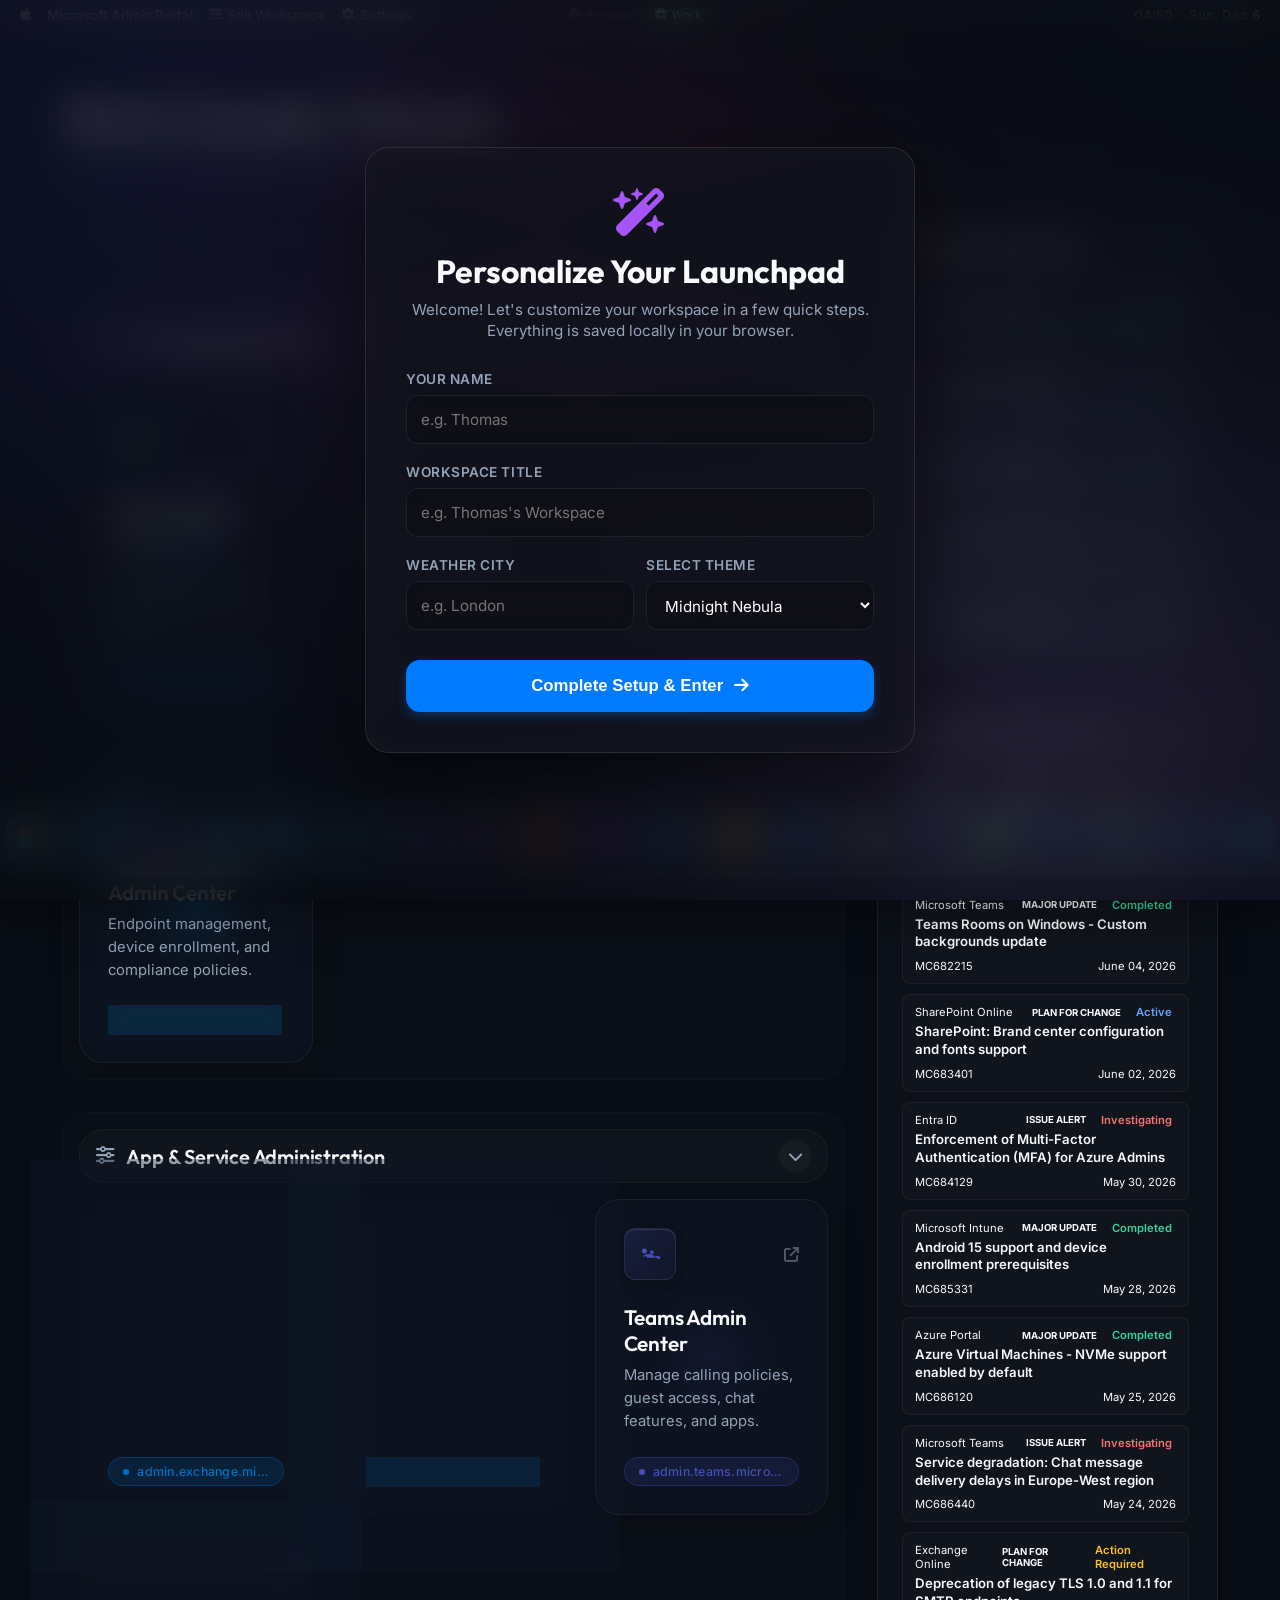
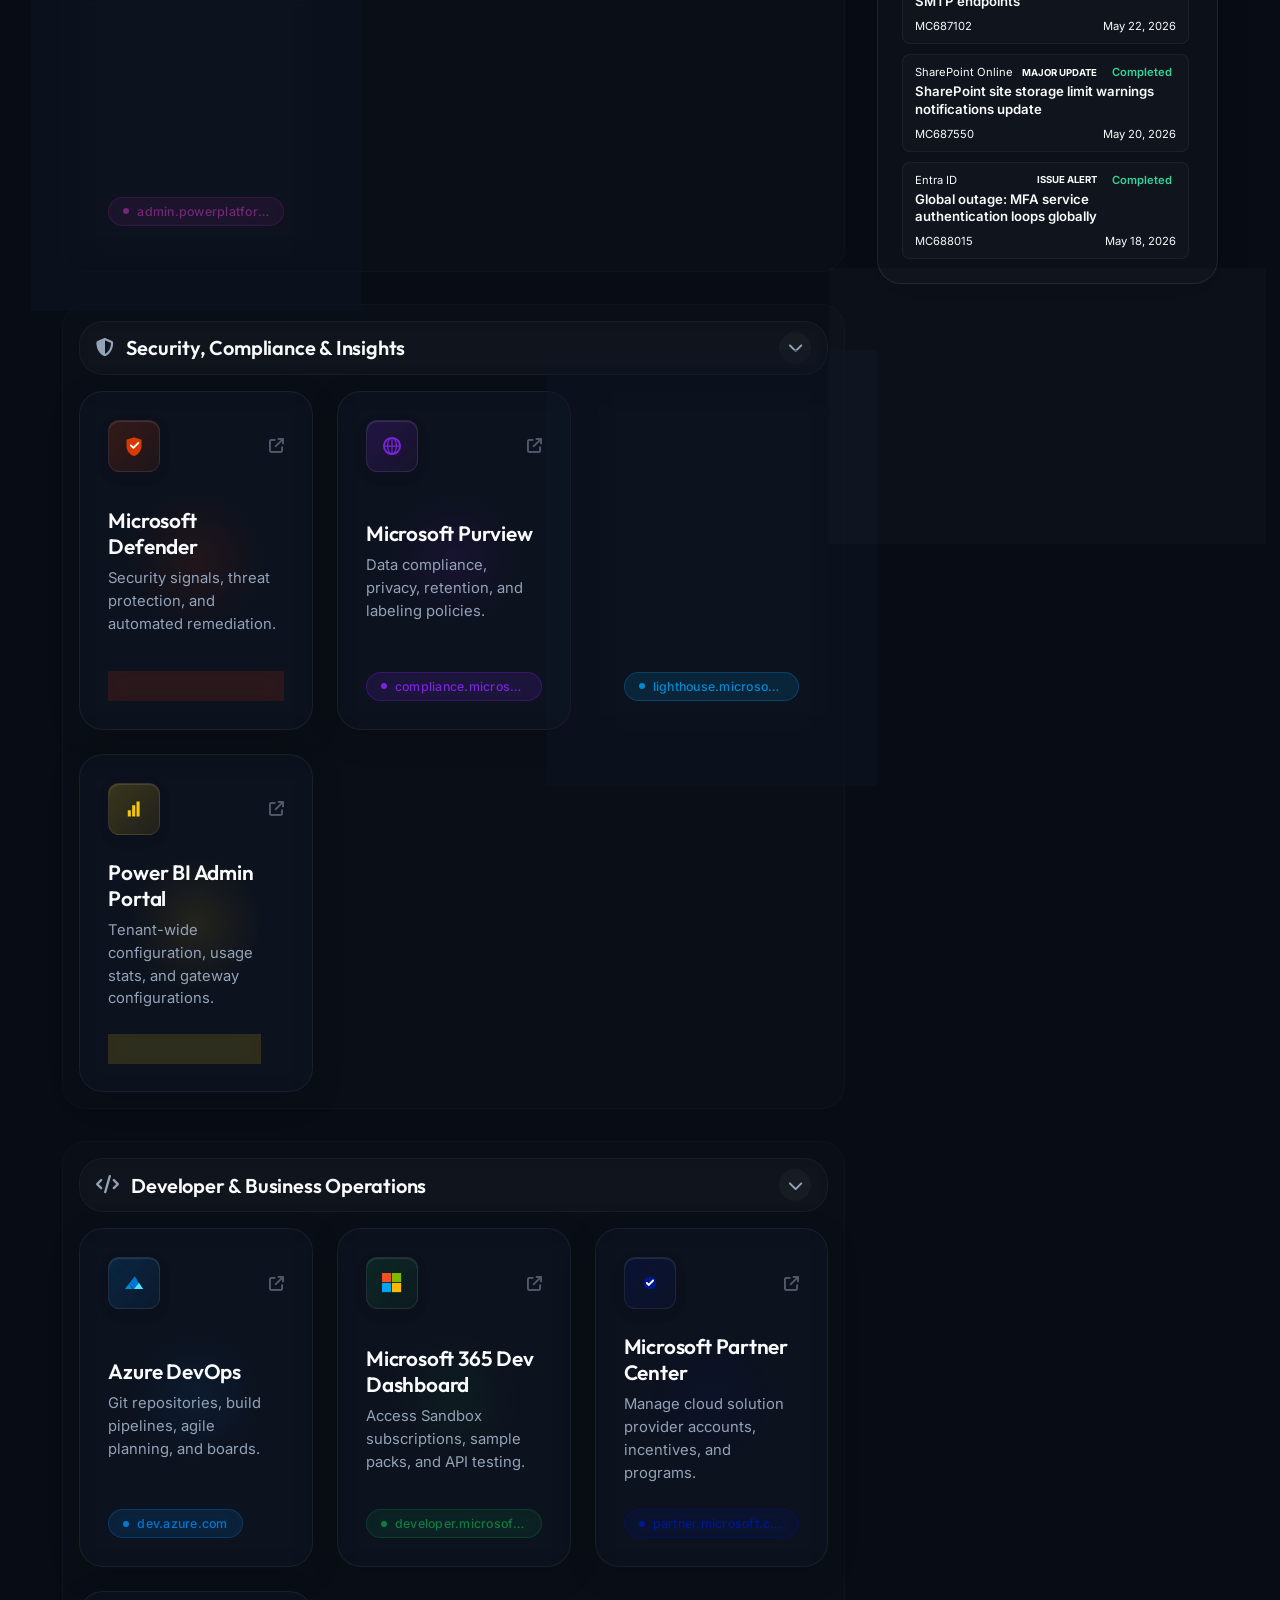
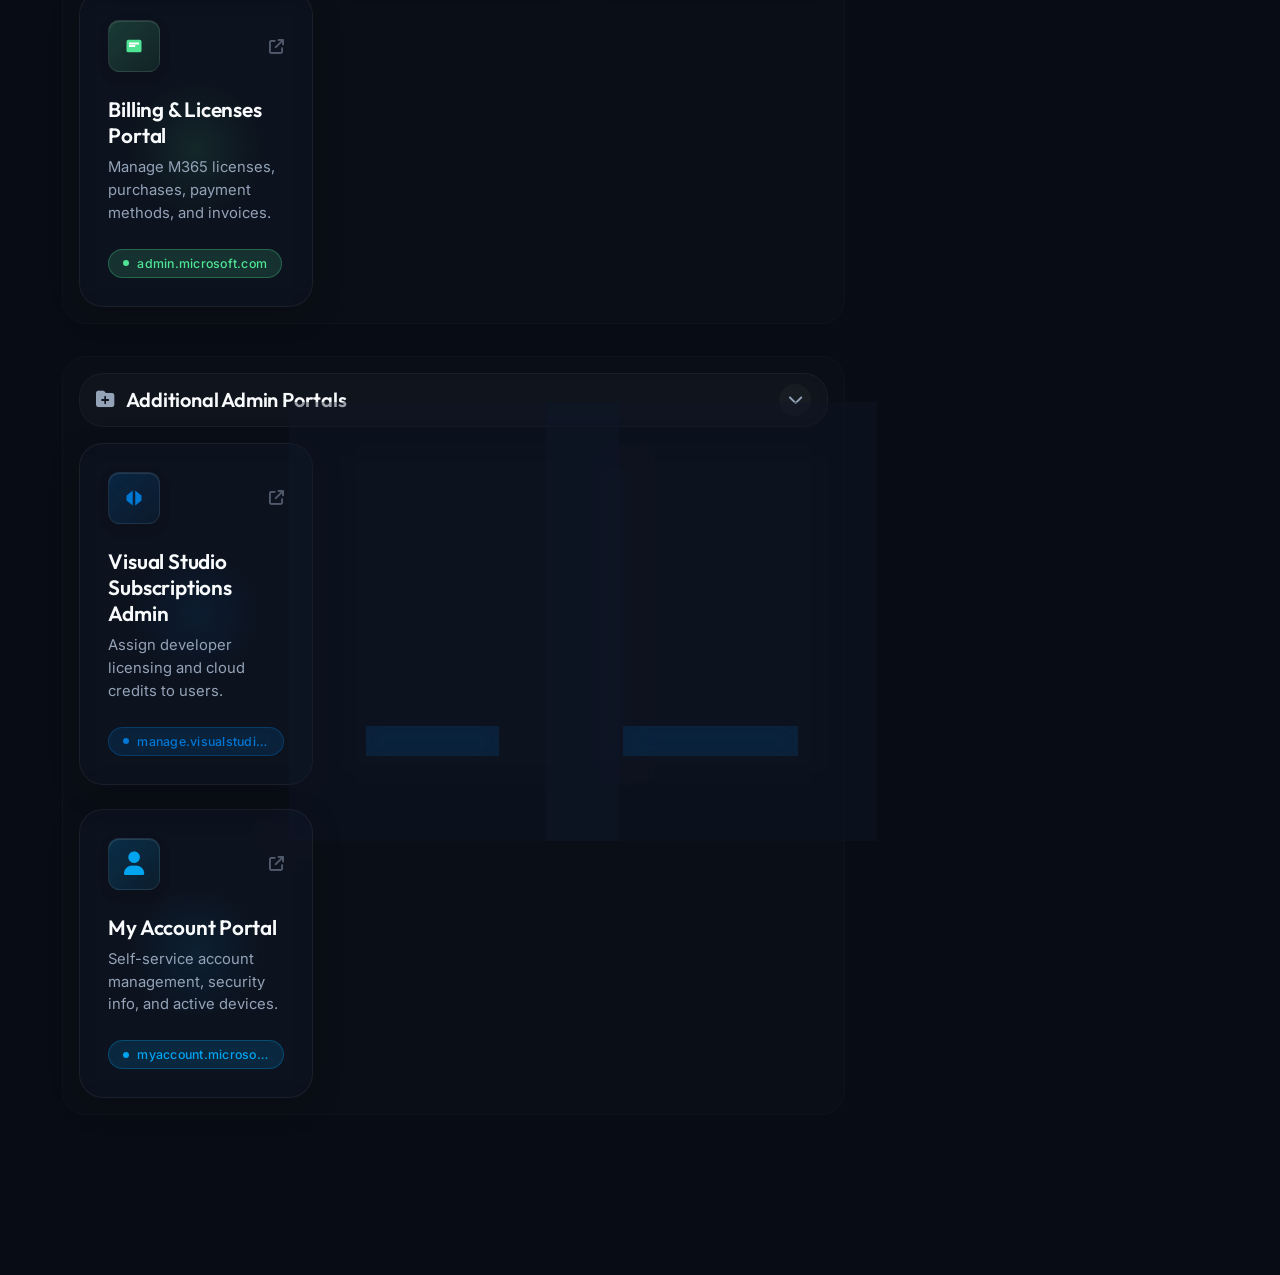
==== commit a054a4a5: "feat: Add clear data button, fix app edit modal" ====
--- a/index.html
+++ b/index.html
@@ -643,11 +643,24 @@
                   Restore a previously saved config. <strong>Warning:</strong> This will overwrite all current cards and data.
                 </p>
                 <label for="settings-import-file" class="btn-macos btn-macos-secondary" style="display: inline-flex; align-items: center; gap: 8px; cursor: pointer; margin: 0;">
-                  <i class="fa-solid fa-file-import"></i> Choose Config File
-                </label>
-                <input type="file" id="settings-import-file" accept=".json" style="display: none;">
-              </div>
-            </div>
+                  <i class="fa-solid fa-file-import"></i> Select .json File
+                  <input type="file" id="settings-import-file" accept=".json" style="display: none;">
+                </label>
+              </div>
+            </div>
+
+            <div class="settings-card-group">
+              <div class="settings-card-group-title" style="color: #ef4444;">Clear Local Data</div>
+              <div style="text-align: center; padding: 10px 0;">
+                <p style="font-size: 0.85rem; color: var(--text-secondary); margin-bottom: 12px; line-height: 1.4;">
+                  Erase all local storage data and reset the workspace to default settings. <strong>This cannot be undone.</strong>
+                </p>
+                <button type="button" id="settings-clear-data-btn" class="btn-macos" style="background: rgba(239, 68, 68, 0.2); color: #ef4444; border: 1px solid rgba(239, 68, 68, 0.4); display: inline-flex; align-items: center; gap: 8px;">
+                  <i class="fa-solid fa-trash-can"></i> Clear All Data
+                </button>
+              </div>
+            </div>
+
           </div>
 
           <div class="modal-actions" style="margin-top: 24px;">
--- a/style.css
+++ b/style.css
@@ -0,0 +1,4772 @@
+/* ==========================================================================
+   Premium Glassmorphic Dashboard Stylesheet (macOS & iOS Redesign)
+   ========================================================================== */
+
+/* Import Google Fonts */
+@import url('https://fonts.googleapis.com/css2?family=Inter:wght@300;400;500;600;700&family=Outfit:wght@400;500;600;700;800&display=swap');
+
+/* Reset and Core Styles */
+*, *::before, *::after {
+  box-sizing: border-box;
+  margin: 0;
+  padding: 0;
+}
+
+:root {
+  --font-display: 'Outfit', -apple-system, BlinkMacSystemFont, "Segoe UI", Roboto, sans-serif;
+  --font-body: 'Inter', -apple-system, BlinkMacSystemFont, "Segoe UI", Roboto, sans-serif;
+  
+  /* Ease transitions */
+  --transition-smooth: all 0.4s cubic-bezier(0.16, 1, 0.3, 1);
+  --transition-fast: all 0.2s ease;
+
+  /* Customizer variables default values */
+  --glass-blur: 20px;
+  --blob-brightness: 0.45;
+  --blob-speed: 25s;
+}
+
+/* ==========================================================================
+   Theme Configurations
+   ========================================================================== */
+
+/* --- CASUAL THEMES --- */
+body.theme-midnight-nebula {
+  --bg-color: #080c14;
+  --blob-1: #4f46e5;
+  --blob-2: #c084fc;
+  --blob-3: #db2777;
+  --text-primary: #f8fafc;
+  --text-secondary: #94a3b8;
+  --card-bg: rgba(15, 23, 42, 0.4);
+  --card-border: rgba(255, 255, 255, 0.06);
+  --card-border-hover: rgba(168, 85, 247, 0.4);
+  --widget-bg: rgba(15, 23, 42, 0.35);
+  --input-bg: rgba(15, 23, 42, 0.25);
+  --badge-glow: rgba(168, 85, 247, 0.15);
+}
+
+body.theme-aurora-borealis {
+  --bg-color: #021712;
+  --blob-1: #059669;
+  --blob-2: #0891b2;
+  --blob-3: #2563eb;
+  --text-primary: #f0fdf4;
+  --text-secondary: #94a3b8;
+  --card-bg: rgba(2, 28, 22, 0.4);
+  --card-border: rgba(255, 255, 255, 0.06);
+  --card-border-hover: rgba(16, 185, 129, 0.4);
+  --widget-bg: rgba(2, 28, 22, 0.35);
+  --input-bg: rgba(2, 28, 22, 0.25);
+  --badge-glow: rgba(16, 185, 129, 0.15);
+}
+
+body.theme-solar-eclipse {
+  --bg-color: #140b03;
+  --blob-1: #d97706;
+  --blob-2: #dc2626;
+  --blob-3: #7c3aed;
+  --text-primary: #fffbeb;
+  --text-secondary: #a1a1aa;
+  --card-bg: rgba(23, 11, 3, 0.4);
+  --card-border: rgba(255, 255, 255, 0.06);
+  --card-border-hover: rgba(245, 158, 11, 0.4);
+  --widget-bg: rgba(23, 11, 3, 0.35);
+  --input-bg: rgba(23, 11, 3, 0.25);
+  --badge-glow: rgba(245, 158, 11, 0.15);
+}
+
+body.theme-pastel-dream {
+  --bg-color: #faf7f2;
+  --blob-1: #fed7aa; /* Soft peach */
+  --blob-2: #e9d5ff; /* Soft lavender */
+  --blob-3: #ccfbf1; /* Soft mint */
+  --text-primary: #2d3748;
+  --text-secondary: #718096;
+  --card-bg: rgba(255, 255, 255, 0.7);
+  --card-border: rgba(0, 0, 0, 0.05);
+  --card-border-hover: rgba(168, 85, 247, 0.3);
+  --widget-bg: rgba(255, 255, 255, 0.6);
+  --input-bg: rgba(247, 250, 252, 0.8);
+  --badge-glow: rgba(168, 85, 247, 0.08);
+}
+
+body.theme-sunset-breeze {
+  --bg-color: #1d0f1b;
+  --blob-1: #fda4af; /* Rose gold */
+  --blob-2: #fdba74; /* Peach/coral */
+  --blob-3: #3b0764; /* Deep violet */
+  --text-primary: #fff1f2;
+  --text-secondary: #c084fc;
+  --card-bg: rgba(43, 22, 39, 0.5);
+  --card-border: rgba(253, 164, 175, 0.15);
+  --card-border-hover: rgba(253, 186, 116, 0.6);
+  --widget-bg: rgba(43, 22, 39, 0.4);
+  --input-bg: rgba(43, 22, 39, 0.3);
+  --badge-glow: rgba(253, 164, 175, 0.2);
+}
+
+body.theme-cozy-forest {
+  --bg-color: #0f140f;
+  --blob-1: #3f6212; /* Moss olive green */
+  --blob-2: #854d0e; /* Ochre gold */
+  --blob-3: #061e06;
+  --text-primary: #f1f5f1;
+  --text-secondary: #a3b899;
+  --card-bg: rgba(20, 27, 20, 0.5);
+  --card-border: rgba(63, 98, 18, 0.15);
+  --card-border-hover: rgba(133, 77, 14, 0.6);
+  --widget-bg: rgba(20, 27, 20, 0.45);
+  --input-bg: rgba(20, 27, 20, 0.35);
+  --badge-glow: rgba(63, 98, 18, 0.2);
+}
+
+/* --- DRAMATIC THEMES --- */
+body.theme-cyberpunk {
+  --bg-color: #0a0110;
+  --blob-1: #ff007f;
+  --blob-2: #00f0ff;
+  --blob-3: #7000ff;
+  --text-primary: #ffffff;
+  --text-secondary: #a5b4fc;
+  --card-bg: rgba(10, 1, 16, 0.4);
+  --card-border: rgba(255, 255, 255, 0.06);
+  --card-border-hover: rgba(255, 0, 127, 0.4);
+  --widget-bg: rgba(10, 1, 16, 0.35);
+  --input-bg: rgba(10, 1, 16, 0.25);
+  --badge-glow: rgba(255, 0, 127, 0.15);
+}
+
+body.theme-synthwave {
+  --bg-color: #100626;
+  --blob-1: #ff007f;
+  --blob-2: #ff7c00;
+  --blob-3: #2d005f;
+  --text-primary: #fdf6ff;
+  --text-secondary: #a78bfa;
+  --card-bg: rgba(26, 11, 56, 0.45);
+  --card-border: rgba(255, 0, 127, 0.15);
+  --card-border-hover: rgba(255, 124, 0, 0.6);
+  --widget-bg: rgba(26, 11, 56, 0.4);
+  --input-bg: rgba(26, 11, 56, 0.3);
+  --badge-glow: rgba(255, 0, 127, 0.2);
+}
+
+body.theme-oled-black {
+  --bg-color: #000000;
+  --blob-1: #39ff14; /* Neon toxic green */
+  --blob-2: #000000;
+  --blob-3: #1a1a1a;
+  --text-primary: #ffffff;
+  --text-secondary: #888888;
+  --card-bg: rgba(0, 0, 0, 0.85);
+  --card-border: #333333;
+  --card-border-hover: #39ff14;
+  --widget-bg: rgba(0, 0, 0, 0.8);
+  --input-bg: rgba(17, 17, 17, 0.9);
+  --badge-glow: rgba(57, 255, 20, 0.15);
+}
+
+body.theme-volcanic {
+  --bg-color: #0b0705;
+  --blob-1: #ff3c00; /* Magma red */
+  --blob-2: #ff9900; /* Lava orange */
+  --blob-3: #140804;
+  --text-primary: #fff2ee;
+  --text-secondary: #b5a4a0;
+  --card-bg: rgba(23, 13, 10, 0.5);
+  --card-border: rgba(255, 60, 0, 0.12);
+  --card-border-hover: rgba(255, 153, 0, 0.6);
+  --widget-bg: rgba(23, 13, 10, 0.4);
+  --input-bg: rgba(23, 13, 10, 0.3);
+  --badge-glow: rgba(255, 60, 0, 0.25);
+}
+
+body.theme-ice-glacier {
+  --bg-color: #040c16;
+  --blob-1: #00d2ff; /* Glacial cyan */
+  --blob-2: #ffffff; /* Ice white */
+  --blob-3: #002244;
+  --text-primary: #f0f8ff;
+  --text-secondary: #9cb2c9;
+  --card-bg: rgba(6, 21, 38, 0.45);
+  --card-border: rgba(0, 210, 255, 0.12);
+  --card-border-hover: rgba(255, 255, 255, 0.6);
+  --widget-bg: rgba(6, 21, 38, 0.4);
+  --input-bg: rgba(6, 21, 38, 0.3);
+  --badge-glow: rgba(0, 210, 255, 0.2);
+}
+
+/* --- PROFESSIONAL THEMES --- */
+body.theme-slate-glass {
+  --bg-color: #0f172a;
+  --blob-1: #334155;
+  --blob-2: #475569;
+  --blob-3: #1e293b;
+  --text-primary: #f8fafc;
+  --text-secondary: #94a3b8;
+  --card-bg: rgba(30, 41, 59, 0.4);
+  --card-border: rgba(255, 255, 255, 0.05);
+  --card-border-hover: rgba(148, 163, 184, 0.3);
+  --widget-bg: rgba(30, 41, 59, 0.35);
+  --input-bg: rgba(30, 41, 59, 0.25);
+  --badge-glow: rgba(148, 163, 184, 0.1);
+}
+
+body.theme-corporate-azure {
+  --bg-color: #0c131f;
+  --blob-1: #0078d4; /* Azure Blue */
+  --blob-2: #106ebe;
+  --blob-3: #002050;
+  --text-primary: #f3f2f1;
+  --text-secondary: #a19f9d;
+  --card-bg: rgba(18, 28, 45, 0.5);
+  --card-border: rgba(0, 120, 212, 0.18);
+  --card-border-hover: rgba(0, 120, 212, 0.6);
+  --widget-bg: rgba(18, 28, 45, 0.45);
+  --input-bg: rgba(18, 28, 45, 0.35);
+  --badge-glow: rgba(0, 120, 212, 0.25);
+}
+
+body.theme-executive-carbon {
+  --bg-color: #121212;
+  --blob-1: #2c2c2c;
+  --blob-2: #1e1e1e;
+  --blob-3: #0a0a0a;
+  --text-primary: #e0e0e0;
+  --text-secondary: #8a8a8a;
+  --card-bg: rgba(28, 28, 28, 0.6);
+  --card-border: rgba(255, 255, 255, 0.05);
+  --card-border-hover: rgba(255, 255, 255, 0.25);
+  --widget-bg: rgba(28, 28, 28, 0.55);
+  --input-bg: rgba(28, 28, 28, 0.4);
+  --badge-glow: rgba(255, 255, 255, 0.05);
+}
+
+body.theme-warm-espresso {
+  --bg-color: #17110d;
+  --blob-1: #8b5a2b; /* Espresso brown */
+  --blob-2: #d2b48c; /* Tan/sand */
+  --blob-3: #321c0f;
+  --text-primary: #f5f0eb;
+  --text-secondary: #c0b2a6;
+  --card-bg: rgba(35, 27, 22, 0.5);
+  --card-border: rgba(139, 90, 43, 0.15);
+  --card-border-hover: rgba(210, 180, 140, 0.6);
+  --widget-bg: rgba(35, 27, 22, 0.4);
+  --input-bg: rgba(35, 27, 22, 0.3);
+  --badge-glow: rgba(139, 90, 43, 0.2);
+}
+
+body.theme-minimalist-light {
+  --bg-color: #f3f4f6;
+  --blob-1: #bfdbfe; /* Light blue */
+  --blob-2: #ddd6fe; /* Light purple */
+  --blob-3: #e0f2fe;
+  --text-primary: #1f2937;
+  --text-secondary: #6b7280;
+  --card-bg: rgba(255, 255, 255, 0.65);
+  --card-border: rgba(0, 0, 0, 0.05);
+  --card-border-hover: rgba(59, 130, 246, 0.4);
+  --widget-bg: rgba(255, 255, 255, 0.55);
+  --input-bg: rgba(243, 244, 246, 0.7);
+  --badge-glow: rgba(59, 130, 246, 0.1);
+}
+
+body.theme-retro-terminal {
+  --bg-color: #000c00;
+  --blob-1: #003300;
+  --blob-2: #002200;
+  --blob-3: #000000;
+  --text-primary: #39ff14; /* Phosphorus green */
+  --text-secondary: #009900;
+  --card-bg: rgba(0, 10, 0, 0.9);
+  --card-border: #00ff00;
+  --card-border-hover: #39ff14;
+  --widget-bg: rgba(0, 10, 0, 0.85);
+  --input-bg: rgba(0, 5, 0, 0.9);
+  --badge-glow: rgba(57, 255, 20, 0.3);
+  --font-display: 'Courier New', Courier, monospace !important;
+  --font-body: 'Courier New', Courier, monospace !important;
+}
+
+/* Global Glassmorphic Blur Override */
+.mac-menu-bar, #search-input, .app-card, .widget-card, .modal-overlay, .modal-container, .detail-container, .dock {
+  backdrop-filter: blur(var(--glass-blur, 20px)) !important;
+  -webkit-backdrop-filter: blur(var(--glass-blur, 20px)) !important;
+}
+
+/* Global Styles */
+body {
+  font-family: var(--font-body);
+  background-color: var(--bg-color);
+  color: var(--text-primary);
+  min-height: 100vh;
+  overflow-x: hidden;
+  position: relative;
+  transition: background-color 0.8s ease, color 0.4s ease;
+  margin-top: 50px; /* Spacing to start below the fixed top menu bar */
+}
+
+a {
+  text-decoration: none;
+  color: inherit;
+}
+
+/* Scrollbar styling */
+::-webkit-scrollbar {
+  width: 8px;
+}
+::-webkit-scrollbar-track {
+  background: var(--bg-color);
+}
+::-webkit-scrollbar-thumb {
+  background: rgba(255, 255, 255, 0.1);
+  border-radius: 8px;
+}
+::-webkit-scrollbar-thumb:hover {
+  background: rgba(255, 255, 255, 0.2);
+}
+
+/* Interactive Background Blobs */
+.bg-blobs {
+  position: fixed;
+  top: 0;
+  left: 0;
+  width: 100vw;
+  height: 100vh;
+  z-index: -2;
+  overflow: hidden;
+  pointer-events: none;
+}
+
+.blob {
+  position: absolute;
+  border-radius: 50%;
+  filter: blur(140px);
+  opacity: var(--blob-brightness, 0.45);
+  mix-blend-mode: screen;
+  animation: float-blob var(--blob-speed, 25s) infinite alternate ease-in-out;
+  transition: background 0.8s ease;
+}
+
+.blob-1 {
+  width: 600px;
+  height: 600px;
+  background: var(--blob-1);
+  top: -15%;
+  left: -10%;
+  animation-duration: calc(var(--blob-speed, 25s) * 1.2);
+}
+
+.blob-2 {
+  width: 700px;
+  height: 700px;
+  background: var(--blob-2);
+  bottom: -20%;
+  right: -10%;
+  animation-duration: calc(var(--blob-speed, 25s) * 1.4);
+  animation-delay: -7s;
+}
+
+.blob-3 {
+  width: 500px;
+  height: 500px;
+  background: var(--blob-3);
+  top: 35%;
+  left: 45%;
+  transform: translate(-50%, -50%);
+  animation-duration: calc(var(--blob-speed, 25s) * 0.88);
+  animation-delay: -12s;
+}
+
+@keyframes float-blob {
+  0% {
+    transform: translate(0px, 0px) scale(1);
+  }
+  50% {
+    transform: translate(80px, -100px) scale(1.1);
+  }
+  100% {
+    transform: translate(-60px, 60px) scale(0.9);
+  }
+}
+
+/* ==========================================================================
+   macOS Top Menu Bar Styling
+   ========================================================================== */
+.mac-menu-bar {
+  position: fixed;
+  top: 0;
+  left: 0;
+  width: 100%;
+  height: 30px;
+  background: rgba(255, 255, 255, 0.03);
+  backdrop-filter: blur(20px);
+  -webkit-backdrop-filter: blur(20px);
+  border-bottom: 1px solid rgba(255, 255, 255, 0.08);
+  z-index: 9999;
+  display: flex;
+  justify-content: space-between;
+  align-items: center;
+  padding: 0 20px;
+  font-family: var(--font-body);
+  font-size: 0.825rem;
+  font-weight: 500;
+  color: var(--text-primary);
+  user-select: none;
+  box-shadow: 0 1px 8px rgba(0, 0, 0, 0.1);
+}
+
+.mac-menu-left,
+.mac-menu-right {
+  display: flex;
+  align-items: center;
+  gap: 16px;
+}
+
+.mac-menu-item {
+  cursor: pointer;
+  opacity: 0.8;
+  transition: opacity 0.2s ease;
+}
+
+.mac-menu-item:hover {
+  opacity: 1;
+}
+
+/* Centralized Slider Container */
+.mac-menu-center {
+  position: absolute;
+  left: 50%;
+  transform: translateX(-50%);
+  display: flex;
+  align-items: center;
+}
+
+/* Mode Slider Styling */
+.mode-slider-container {
+  display: flex;
+  align-items: center;
+}
+
+.mode-slider-checkbox {
+  display: none;
+}
+
+.mode-slider-label {
+  position: relative;
+  display: flex;
+  align-items: center;
+  justify-content: space-between;
+  width: 160px;
+  height: 24px;
+  background: rgba(0, 0, 0, 0.2);
+  border-radius: 12px;
+  cursor: pointer;
+  padding: 2px;
+  box-shadow: inset 0 1px 3px rgba(0, 0, 0, 0.3);
+  border: 1px solid rgba(255, 255, 255, 0.08);
+}
+
+.mode-slider-text {
+  flex: 1;
+  text-align: center;
+  font-size: 0.72rem;
+  font-weight: 600;
+  z-index: 2;
+  transition: color 0.3s ease, opacity 0.3s ease;
+  display: flex;
+  align-items: center;
+  justify-content: center;
+  gap: 5px;
+}
+
+.personal-text {
+  color: var(--text-primary);
+}
+
+.work-text {
+  color: var(--text-secondary);
+  opacity: 0.7;
+}
+
+.mode-slider-pill {
+  position: absolute;
+  top: 2px;
+  left: 2px;
+  width: calc(50% - 2px);
+  height: calc(100% - 4px);
+  background: rgba(255, 255, 255, 0.15);
+  border-radius: 10px;
+  box-shadow: 0 1px 4px rgba(0, 0, 0, 0.2);
+  transition: transform 0.3s cubic-bezier(0.25, 0.8, 0.25, 1);
+  z-index: 1;
+}
+
+/* When checked (Work Mode) */
+.mode-slider-checkbox:checked + .mode-slider-label .mode-slider-pill {
+  transform: translateX(100%);
+  background: rgba(16, 124, 65, 0.4);
+}
+
+.mode-slider-checkbox:checked + .mode-slider-label .personal-text {
+  color: var(--text-secondary);
+  opacity: 0.7;
+}
+
+.mode-slider-checkbox:checked + .mode-slider-label .work-text {
+  color: var(--text-primary);
+  opacity: 1;
+}
+
+.mac-menu-item.apple-logo {
+  font-size: 0.95rem;
+}
+
+.mac-menu-item.active-app {
+  font-weight: 600;
+}
+
+/* Dashboard Container */
+.dashboard-container {
+  max-width: 2400px;
+  width: 94%;
+  margin: 0 auto;
+  padding: 40px 24px 160px 24px; /* Adjusted padding since body has margin-top: 50px */
+}
+
+/* Header Welcome */
+.dashboard-header {
+  margin-bottom: 40px;
+  animation: fadeInDown 0.8s cubic-bezier(0.16, 1, 0.3, 1);
+}
+
+.greeting-container h1 {
+  font-family: var(--font-display);
+  font-size: 2.75rem;
+  font-weight: 700;
+  letter-spacing: -0.03em;
+  margin-bottom: 6px;
+  background: linear-gradient(135deg, #ffffff 0%, var(--text-secondary) 100%);
+  -webkit-background-clip: text;
+  -webkit-text-fill-color: transparent;
+}
+
+.greeting-container .subtitle {
+  font-size: 1.1rem;
+  color: var(--text-secondary);
+  font-weight: 400;
+}
+
+/* Layout Grid structure */
+.dashboard-layout {
+  display: grid;
+  grid-template-columns: 1fr;
+  gap: 32px;
+  align-items: start;
+}
+
+@media (min-width: 1024px) {
+  .dashboard-layout {
+    grid-template-columns: 2.3fr 1fr;
+  }
+}
+
+/* Search bar styling */
+.search-container {
+  position: relative;
+  margin-bottom: 28px;
+  animation: fadeInUp 0.8s cubic-bezier(0.16, 1, 0.3, 1) 0.1s both;
+}
+
+.search-icon {
+  position: absolute;
+  left: 22px;
+  top: 50%;
+  transform: translateY(-50%);
+  color: var(--text-secondary);
+  font-size: 1.1rem;
+  pointer-events: none;
+  transition: var(--transition-fast);
+}
+
+#search-input {
+  width: 100%;
+  padding: 18px 24px 18px 58px;
+  background: var(--input-bg);
+  border: 1px solid var(--card-border);
+  border-radius: 20px;
+  color: var(--text-primary);
+  font-size: 1.05rem;
+  font-family: var(--font-body);
+  backdrop-filter: blur(20px);
+  -webkit-backdrop-filter: blur(20px);
+  transition: var(--transition-smooth);
+  box-shadow: 0 4px 30px rgba(0, 0, 0, 0.1);
+}
+
+#search-input::placeholder {
+  color: var(--text-secondary);
+  opacity: 0.6;
+}
+
+#search-input:focus {
+  outline: none;
+  border-color: rgba(255, 255, 255, 0.2);
+  background: rgba(255, 255, 255, 0.05);
+  box-shadow: 0 0 0 4px rgba(255, 255, 255, 0.03), 0 10px 30px rgba(0, 0, 0, 0.2);
+}
+
+#search-input:focus + .search-icon {
+  color: var(--text-primary);
+  transform: translateY(-50%) scale(1.05);
+}
+
+/* Application Cards Grid */
+.app-grid {
+  display: grid;
+  grid-template-columns: repeat(auto-fill, minmax(220px, 1fr));
+  gap: 24px;
+  animation: fadeInUp 0.8s cubic-bezier(0.16, 1, 0.3, 1) 0.2s both;
+}
+
+/* Grid Column Overrides */
+.grid-cols-2 { grid-template-columns: repeat(2, 1fr) !important; }
+.grid-cols-3 { grid-template-columns: repeat(3, 1fr) !important; }
+.grid-cols-4 { grid-template-columns: repeat(4, 1fr) !important; }
+
+/* Grid Spacing (Gap) Overrides */
+.gap-tight { gap: 14px !important; }
+.gap-comfortable { gap: 24px !important; }
+.gap-spacious { gap: 36px !important; }
+
+/* Individual App Card */
+.app-card {
+  position: relative;
+  background: var(--card-bg);
+  border: 1px solid var(--card-border);
+  border-radius: 24px;
+  padding: 28px;
+  display: flex;
+  flex-direction: column;
+  justify-content: space-between;
+  min-height: 250px;
+  backdrop-filter: blur(20px);
+  -webkit-backdrop-filter: blur(20px);
+  transition: var(--transition-smooth);
+  overflow: visible; /* Changed to visible to let edit/delete badges sit on border bounds */
+  box-shadow: 0 8px 32px 0 rgba(0, 0, 0, 0.15);
+  cursor: pointer;
+}
+
+.app-card::before {
+  content: '';
+  position: absolute;
+  top: 0; left: 0; right: 0; bottom: 0;
+  border-radius: inherit;
+  background: radial-gradient(800px circle at var(--mouse-x, 0) var(--mouse-y, 0), rgba(255, 255, 255, 0.06), transparent 40%);
+  z-index: 1;
+  pointer-events: none;
+  opacity: 0;
+  transition: opacity 0.5s ease;
+}
+
+.app-card:hover::before {
+  opacity: 1;
+}
+
+.app-card:hover, .app-card.keyboard-active {
+  transform: translateY(-6px);
+  border-color: rgba(var(--accent-color-rgb), 0.4);
+  background: rgba(255, 255, 255, 0.05);
+  box-shadow: 0 16px 40px -10px rgba(0, 0, 0, 0.3),
+              0 0 25px 0 rgba(var(--accent-color-rgb), 0.2);
+}
+
+/* Card Glow Effect Behind Content */
+.card-glow {
+  position: absolute;
+  top: 50%;
+  left: 50%;
+  width: 140px;
+  height: 140px;
+  background: radial-gradient(circle, rgba(var(--accent-color-rgb), 0.2) 0%, transparent 70%);
+  transform: translate(-50%, -50%);
+  z-index: 0;
+  pointer-events: none;
+  transition: var(--transition-smooth);
+  opacity: 0.5;
+}
+
+.app-card:hover .card-glow, .app-card.keyboard-active .card-glow {
+  opacity: 0.9;
+  transform: translate(-50%, -50%) scale(1.3);
+}
+
+/* Card Header elements */
+.card-header {
+  display: flex;
+  justify-content: space-between;
+  align-items: center;
+  z-index: 2;
+  position: relative;
+}
+
+/* Squircle Generic Icons & Logo Containers */
+.app-logo-container,
+.app-icon-squircle {
+  width: 52px;
+  height: 52px;
+  border-radius: 22%; /* 22% Apple iOS shape */
+  overflow: hidden;
+  display: flex;
+  align-items: center;
+  justify-content: center;
+  position: relative;
+  background: linear-gradient(135deg, rgba(var(--accent-color-rgb), 0.3), rgba(var(--accent-color-rgb), 0.15));
+  border: 1px solid rgba(255, 255, 255, 0.08);
+  box-shadow: 0 4px 12px rgba(0, 0, 0, 0.15), inset 0 1px 0 rgba(255, 255, 255, 0.1);
+  color: rgb(var(--accent-color-rgb));
+  transition: var(--transition-smooth);
+}
+
+.app-logo {
+  width: 100%;
+  height: 100%;
+  object-fit: cover;
+  border-radius: inherit;
+}
+
+.app-fallback-logo {
+  position: absolute;
+  top: 0; left: 0; width: 100%; height: 100%;
+  display: none;
+  align-items: center;
+  justify-content: center;
+  font-size: 1.4rem;
+  border-radius: inherit;
+  font-weight: 700;
+}
+
+.app-logo-container i,
+.app-logo-container svg,
+.app-icon-squircle i,
+.app-icon-squircle svg {
+  font-size: 1.45rem;
+  color: rgb(var(--accent-color-rgb));
+  transition: var(--transition-smooth);
+}
+
+/* White glyph styling on hover/active states */
+.app-card:hover .app-logo-container,
+.app-card.keyboard-active .app-logo-container,
+.app-card:hover .app-icon-squircle,
+.app-card.keyboard-active .app-icon-squircle {
+  border-color: rgba(255, 255, 255, 0.2);
+  box-shadow: 0 8px 20px rgba(var(--accent-color-rgb), 0.25), inset 0 1px 0 rgba(255, 255, 255, 0.2);
+}
+
+.app-card:hover .app-logo-container i,
+.app-card.keyboard-active .app-logo-container i,
+.app-card:hover .app-logo-container svg,
+.app-card.keyboard-active .app-logo-container svg,
+.app-card:hover .app-icon-squircle i,
+.app-card.keyboard-active .app-icon-squircle i,
+.app-card:hover .app-icon-squircle svg,
+.app-card.keyboard-active .app-icon-squircle svg {
+  color: #ffffff;
+  transform: scale(1.05);
+}
+
+/* Orbit Inline SVG specific container */
+.app-logo-svg-wrapper {
+  width: 100%;
+  height: 100%;
+  display: flex;
+  align-items: center;
+  justify-content: center;
+  background: linear-gradient(135deg, rgba(6, 182, 212, 0.3), rgba(6, 182, 212, 0.15));
+  color: #22d3ee;
+  padding: 8px;
+}
+
+.app-icon-svg {
+  width: 100%;
+  height: 100%;
+}
+
+.card-action-icon {
+  color: var(--text-secondary);
+  font-size: 0.95rem;
+  opacity: 0.5;
+  transition: var(--transition-smooth);
+}
+
+.app-card:hover .card-action-icon, .app-card.keyboard-active .card-action-icon {
+  opacity: 1;
+  color: rgb(var(--accent-color-rgb));
+  transform: translate(3px, -3px) scale(1.05);
+}
+
+/* Card Body Content */
+.card-content {
+  margin-top: 24px;
+  margin-bottom: 24px;
+  z-index: 2;
+  position: relative;
+}
+
+.app-title {
+  font-family: var(--font-display);
+  font-size: 1.3rem;
+  font-weight: 600;
+  margin-bottom: 8px;
+  color: var(--text-primary);
+  letter-spacing: -0.01em;
+}
+
+.app-description {
+  font-size: 0.925rem;
+  color: var(--text-secondary);
+  line-height: 1.55;
+  font-weight: 400;
+}
+
+/* Card Footer elements */
+.card-footer {
+  z-index: 2;
+  position: relative;
+  display: flex;
+}
+
+.app-accent-badge {
+  display: inline-flex;
+  align-items: center;
+  gap: 8px;
+  padding: 6px 14px;
+  border-radius: 30px;
+  font-size: 0.775rem;
+  font-weight: 500;
+  letter-spacing: 0.02em;
+  backdrop-filter: blur(10px);
+  -webkit-backdrop-filter: blur(10px);
+  transition: var(--transition-smooth);
+  max-width: 100%;
+  box-sizing: border-box;
+  overflow: hidden;
+}
+
+.badge-dot {
+  width: 6px;
+  height: 6px;
+  border-radius: 50%;
+  flex-shrink: 0;
+}
+
+.badge-text {
+  overflow: hidden;
+  text-overflow: ellipsis;
+  white-space: nowrap;
+}
+
+.app-card:hover .app-accent-badge, .app-card.keyboard-active .app-accent-badge {
+  box-shadow: 0 4px 12px var(--badge-glow);
+}
+
+/* Card Scale/Sizing Overrides */
+.card-compact {
+  min-height: 190px !important;
+  padding: 18px !important;
+}
+.card-compact .card-content {
+  margin-top: 14px !important;
+  margin-bottom: 14px !important;
+}
+.card-compact .app-title {
+  font-size: 1.15rem !important;
+}
+.card-compact .app-description {
+  font-size: 0.85rem !important;
+  line-height: 1.4 !important;
+}
+
+.card-expanded {
+  min-height: 290px !important;
+  padding: 34px !important;
+}
+.card-expanded .app-title {
+  font-size: 1.45rem !important;
+}
+.card-expanded .app-description {
+  font-size: 1.0rem !important;
+}
+
+/* Search empty state styles */
+.no-results-card {
+  display: none;
+  grid-column: 1 / -1;
+  flex-direction: column;
+  align-items: center;
+  justify-content: center;
+  padding: 60px 40px;
+  background: var(--card-bg);
+  border: 1px solid var(--card-border);
+  border-radius: 24px;
+  backdrop-filter: blur(20px);
+  -webkit-backdrop-filter: blur(20px);
+  color: var(--text-secondary);
+  text-align: center;
+  box-shadow: 0 8px 32px 0 rgba(0, 0, 0, 0.1);
+  animation: fadeIn 0.4s ease;
+}
+
+.no-results-card i {
+  font-size: 3rem;
+  margin-bottom: 18px;
+  color: var(--text-secondary);
+  opacity: 0.4;
+}
+
+.no-results-card h4 {
+  font-family: var(--font-display);
+  font-size: 1.25rem;
+  color: var(--text-primary);
+  margin-bottom: 8px;
+}
+
+.no-results-card p {
+  font-size: 0.95rem;
+  max-width: 400px;
+  line-height: 1.5;
+}
+
+/* ==========================================================================
+   Wiggle Edit State & Badges
+   ========================================================================== */
+@keyframes wiggle {
+  0% {
+    transform: rotate(-0.5deg) translate(-0.5px, 0.5px);
+  }
+  100% {
+    transform: rotate(0.5deg) translate(0.5px, -0.5px);
+  }
+}
+
+.edit-active .app-card:not(.add-card) {
+  animation: wiggle 0.3s ease-in-out infinite alternate;
+  cursor: default;
+}
+
+/* Disable hover offset in edit mode */
+.edit-active .app-card:not(.add-card):hover {
+  transform: none;
+  box-shadow: 0 8px 32px 0 rgba(0, 0, 0, 0.15);
+}
+
+.delete-badge,
+.edit-badge {
+  position: absolute;
+  top: -8px;
+  width: 26px;
+  height: 26px;
+  border-radius: 50%;
+  display: flex;
+  align-items: center;
+  justify-content: center;
+  font-size: 0.75rem;
+  color: #ffffff;
+  border: 1.5px solid rgba(255, 255, 255, 0.2);
+  z-index: 10;
+  cursor: pointer;
+  box-shadow: 0 4px 10px rgba(0, 0, 0, 0.3);
+  pointer-events: auto;
+  opacity: 0;
+  transform: scale(0);
+  transition: transform 0.2s cubic-bezier(0.16, 1, 0.3, 1), opacity 0.2s ease, background-color 0.2s ease;
+}
+
+.delete-badge {
+  left: -8px;
+  background-color: #ff3b30; /* Apple/iOS Red */
+}
+
+.delete-badge:hover {
+  background-color: #ff453a;
+  transform: scale(1.15);
+}
+
+.edit-badge {
+  right: -8px;
+  background-color: #007aff; /* Apple/iOS Blue */
+}
+
+.edit-badge:hover {
+  background-color: #0a84ff;
+  transform: scale(1.15);
+}
+
+/* Display edit and delete badges in edit mode */
+.edit-active .app-card:not(.add-card) .delete-badge,
+.edit-active .app-card:not(.add-card) .edit-badge {
+  opacity: 1;
+  transform: scale(1);
+}
+
+/* Add App Card styling */
+.app-card.add-card {
+  border: 2px dashed rgba(255, 255, 255, 0.15);
+  background: rgba(255, 255, 255, 0.02);
+  display: flex;
+  flex-direction: column;
+  align-items: center;
+  justify-content: center;
+  min-height: 250px;
+  cursor: pointer;
+  box-shadow: none;
+  transition: var(--transition-smooth);
+}
+
+.app-card.add-card:hover {
+  border-color: rgba(255, 255, 255, 0.35);
+  background: rgba(255, 255, 255, 0.05);
+  transform: translateY(-4px);
+  box-shadow: 0 12px 30px rgba(0, 0, 0, 0.2);
+}
+
+.add-card-content {
+  display: flex;
+  flex-direction: column;
+  align-items: center;
+  gap: 12px;
+  color: var(--text-secondary);
+  text-align: center;
+}
+
+.add-card-icon {
+  font-size: 1.75rem;
+  width: 52px;
+  height: 52px;
+  border-radius: 22%;
+  border: 2px dashed rgba(255, 255, 255, 0.2);
+  display: flex;
+  align-items: center;
+  justify-content: center;
+  transition: var(--transition-smooth);
+  color: var(--text-secondary);
+}
+
+.app-card.add-card:hover .add-card-icon {
+  border-color: var(--text-primary);
+  color: var(--text-primary);
+  transform: scale(1.05);
+}
+
+.app-card.add-card:hover .add-card-title {
+  color: var(--text-primary);
+}
+
+.add-card-title {
+  font-family: var(--font-display);
+  font-size: 1.1rem;
+  font-weight: 600;
+  transition: var(--transition-smooth);
+}
+
+/* ==========================================================================
+   Glassmorphic Editor Modal Styling
+   ========================================================================== */
+.modal-overlay {
+  position: fixed;
+  top: 0;
+  left: 0;
+  width: 100%;
+  height: 100%;
+  z-index: 99999; /* Higher than menu bar & dock */
+  display: none; /* Flex when open */
+  align-items: center;
+  justify-content: center;
+  background: rgba(0, 0, 0, 0.4);
+  backdrop-filter: blur(20px);
+  -webkit-backdrop-filter: blur(20px);
+  animation: fadeIn 0.25s ease-out;
+}
+
+.modal-container {
+  background: rgba(25, 25, 35, 0.55);
+  border: 1px solid rgba(255, 255, 255, 0.08);
+  border-radius: 24px;
+  width: 90%;
+  max-width: 480px;
+  padding: 30px;
+  box-shadow: 0 30px 70px rgba(0, 0, 0, 0.5), inset 0 1px 0 rgba(255, 255, 255, 0.05);
+  backdrop-filter: blur(40px);
+  -webkit-backdrop-filter: blur(40px);
+  color: var(--text-primary);
+  transform-origin: center;
+  animation: scaleIn 0.3s cubic-bezier(0.16, 1, 0.3, 1);
+}
+
+.modal-header {
+  display: flex;
+  justify-content: space-between;
+  align-items: center;
+  margin-bottom: 24px;
+  border-bottom: 1px solid rgba(255, 255, 255, 0.06);
+  padding-bottom: 14px;
+}
+
+.modal-header h3 {
+  font-family: var(--font-display);
+  font-size: 1.4rem;
+  font-weight: 700;
+  letter-spacing: -0.02em;
+}
+
+.modal-close-btn {
+  background: none;
+  border: none;
+  color: var(--text-secondary);
+  font-size: 1.15rem;
+  cursor: pointer;
+  opacity: 0.6;
+  transition: var(--transition-fast);
+}
+
+.modal-close-btn:hover {
+  opacity: 1;
+  color: var(--text-primary);
+}
+
+.modal-form {
+  display: flex;
+  flex-direction: column;
+  gap: 18px;
+}
+
+.form-group {
+  display: flex;
+  flex-direction: column;
+  gap: 6px;
+}
+
+.form-group label {
+  font-size: 0.8rem;
+  font-weight: 600;
+  color: var(--text-secondary);
+  text-transform: uppercase;
+  letter-spacing: 0.04em;
+}
+
+/* Translucent macOS inputs */
+.form-group input[type="text"],
+.form-group input[type="url"],
+.form-group select,
+.form-group textarea {
+  width: 100%;
+  padding: 12px 14px;
+  background: rgba(255, 255, 255, 0.04);
+  border: 1px solid rgba(255, 255, 255, 0.08);
+  border-radius: 12px;
+  color: var(--text-primary);
+  font-family: var(--font-body);
+  font-size: 0.95rem;
+  backdrop-filter: blur(10px);
+  -webkit-backdrop-filter: blur(10px);
+  transition: border-color 0.2s ease, background-color 0.2s ease, box-shadow 0.2s ease;
+}
+
+.form-group select option {
+  background-color: #1b1b26;
+  color: #ffffff;
+}
+
+.form-group input[type="text"]:focus,
+.form-group input[type="url"]:focus,
+.form-group select:focus,
+.form-group textarea:focus {
+  outline: none;
+  background: rgba(255, 255, 255, 0.08);
+  border-color: rgba(255, 255, 255, 0.2);
+  box-shadow: 0 0 0 3px rgba(255, 255, 255, 0.03);
+}
+
+/* Translucent Color Selector */
+.color-selector-wrapper {
+  display: flex;
+  flex-direction: row;
+  align-items: center;
+  gap: 12px;
+  background: rgba(255, 255, 255, 0.03);
+  border: 1px solid rgba(255, 255, 255, 0.06);
+  border-radius: 12px;
+  padding: 8px 14px;
+}
+
+.color-selector-wrapper label {
+  margin: 0;
+}
+
+.color-dot-input {
+  -webkit-appearance: none;
+  -moz-appearance: none;
+  appearance: none;
+  width: 32px;
+  height: 32px;
+  border: none;
+  border-radius: 50%;
+  cursor: pointer;
+  background: none;
+  outline: none;
+  transition: transform 0.2s cubic-bezier(0.175, 0.885, 0.32, 1.275);
+}
+
+.color-dot-input::-webkit-color-swatch-wrapper {
+  padding: 0;
+}
+
+.color-dot-input::-webkit-color-swatch {
+  border: 2px solid rgba(255, 255, 255, 0.15);
+  border-radius: 50%;
+  box-shadow: 0 4px 8px rgba(0, 0, 0, 0.2);
+}
+
+.color-dot-input:hover {
+  transform: scale(1.1);
+}
+
+/* Actions with scale hover transitions */
+.modal-actions {
+  display: flex;
+  justify-content: flex-end;
+  gap: 12px;
+  margin-top: 24px;
+}
+
+.btn-macos {
+  padding: 10px 20px;
+  border-radius: 10px;
+  font-size: 0.9rem;
+  font-weight: 500;
+  cursor: pointer;
+  transition: transform 0.2s cubic-bezier(0.16, 1, 0.3, 1), background-color 0.2s ease;
+}
+
+.btn-macos:hover {
+  transform: scale(1.03);
+}
+
+.btn-macos:active {
+  transform: scale(0.97);
+}
+
+.btn-macos-secondary {
+  background: rgba(255, 255, 255, 0.05);
+  border: 1px solid rgba(255, 255, 255, 0.08);
+  color: var(--text-primary);
+}
+
+.btn-macos-secondary:hover {
+  background: rgba(255, 255, 255, 0.08);
+  border-color: rgba(255, 255, 255, 0.12);
+}
+
+.btn-macos-primary {
+  background: #007aff; /* macOS Blue */
+  border: none;
+  color: #ffffff;
+  box-shadow: 0 4px 12px rgba(0, 122, 255, 0.3);
+}
+
+.btn-macos-primary:hover {
+  background: #0a84ff;
+  box-shadow: 0 6px 16px rgba(0, 122, 255, 0.4);
+}
+
+@keyframes scaleIn {
+  from {
+    transform: scale(0.95);
+    opacity: 0;
+  }
+  to {
+    transform: scale(1);
+    opacity: 1;
+  }
+}
+
+/* ==========================================================================
+   Sidebar and Widget styling (iOS Desktop Redesign)
+   ========================================================================== */
+.sidebar {
+  display: flex;
+  flex-direction: column;
+  gap: 24px;
+  animation: fadeInUp 0.8s cubic-bezier(0.16, 1, 0.3, 1) 0.3s forwards;
+  position: relative;
+  z-index: 1;
+  pointer-events: auto;
+}
+
+.widget-card {
+  position: relative;
+  background: rgba(255, 255, 255, 0.02);
+  border: 1px solid rgba(255, 255, 255, 0.08);
+  border-radius: 24px;
+  padding: 24px;
+  backdrop-filter: blur(30px);
+  -webkit-backdrop-filter: blur(30px);
+  box-shadow: 0 8px 32px 0 rgba(0, 0, 0, 0.2), 
+              inset 0 1px 0 rgba(255, 255, 255, 0.05);
+  transition: transform 0.3s cubic-bezier(0.16, 1, 0.3, 1), border-color 0.3s ease, box-shadow 0.3s ease;
+  overflow: visible;
+  pointer-events: auto;
+}
+
+.widget-card:hover {
+  border-color: rgba(255, 255, 255, 0.15);
+  box-shadow: 0 12px 40px 0 rgba(0, 0, 0, 0.25), 
+              inset 0 1px 0 rgba(255, 255, 255, 0.08);
+  transform: translateY(-2px);
+}
+
+.widget-header {
+  display: flex;
+  justify-content: space-between;
+  align-items: center;
+  border-bottom: none; /* Zero-divider for iOS desktop module style */
+  padding-bottom: 0;
+  margin-bottom: 20px;
+}
+
+.widget-title {
+  font-family: var(--font-display);
+  font-size: 1.15rem;
+  font-weight: 700;
+  color: var(--text-primary);
+  letter-spacing: -0.01em;
+  display: flex;
+  align-items: center;
+  gap: 8px;
+}
+
+.widget-title i {
+  color: var(--text-secondary);
+  font-size: 1rem;
+  opacity: 0.8;
+}
+
+.widget-status {
+  font-size: 0.75rem;
+  color: var(--text-secondary);
+  opacity: 0.7;
+  display: flex;
+  align-items: center;
+  gap: 6px;
+  transition: opacity 0.3s ease;
+}
+
+.widget-status i {
+  color: #10b981;
+}
+
+/* Clock Widget iOS Overhaul */
+.clock-card {
+  display: flex;
+  flex-direction: column;
+  align-items: center;
+  justify-content: center;
+  text-align: center;
+  background: linear-gradient(135deg, rgba(255, 255, 255, 0.03) 0%, rgba(255, 255, 255, 0.01) 100%);
+  padding: 28px 24px;
+  position: relative;
+  overflow: hidden;
+}
+
+.clock-card::after {
+  content: '';
+  position: absolute;
+  top: -50%; left: -50%; width: 200%; height: 200%;
+  background: radial-gradient(circle, rgba(255, 255, 255, 0.03) 0%, transparent 70%);
+  pointer-events: none;
+}
+
+.clock-time {
+  font-family: var(--font-display);
+  font-size: 3.5rem;
+  font-weight: 800;
+  letter-spacing: -0.04em;
+  background: linear-gradient(180deg, #ffffff 0%, #e2e8f0 100%);
+  -webkit-background-clip: text;
+  -webkit-text-fill-color: transparent;
+  display: flex;
+  align-items: baseline;
+  line-height: 1;
+  text-shadow: 0 4px 20px rgba(0, 0, 0, 0.15);
+}
+
+.clock-seconds {
+  font-size: 1.6rem;
+  font-weight: 300;
+  margin-left: 2px;
+  opacity: 0.7;
+  background: none;
+  -webkit-text-fill-color: var(--text-secondary);
+}
+
+.clock-date {
+  font-size: 0.85rem;
+  color: var(--text-secondary);
+  font-weight: 600;
+  text-transform: uppercase;
+  letter-spacing: 0.08em;
+  margin-top: 14px;
+}
+
+/* Notepad Widget iOS Overhaul */
+.notepad-card textarea {
+  width: 100%;
+  height: 150px;
+  background: rgba(0, 0, 0, 0.15);
+  border: 1px solid rgba(255, 255, 255, 0.04);
+  border-radius: 16px;
+  padding: 16px;
+  color: var(--text-primary);
+  font-family: var(--font-body);
+  font-size: 0.925rem;
+  line-height: 1.6;
+  resize: none;
+  outline: none;
+  transition: var(--transition-fast);
+}
+
+.notepad-card textarea::placeholder {
+  color: var(--text-secondary);
+  opacity: 0.5;
+}
+
+.notepad-card textarea:focus {
+  background: rgba(0, 0, 0, 0.25);
+  border-color: rgba(255, 255, 255, 0.1);
+  box-shadow: inset 0 1px 4px rgba(0,0,0,0.2);
+}
+
+/* Theme Picker Widget iOS Overhaul */
+.theme-card {
+  padding: 24px;
+}
+
+.theme-options {
+  display: grid;
+  grid-template-columns: repeat(4, 1fr);
+  gap: 12px;
+  margin-top: 8px;
+}
+
+.theme-btn {
+  height: 42px;
+  border-radius: 14px; /* Shape matching squircle icons */
+  border: 2px solid transparent;
+  cursor: pointer;
+  position: relative;
+  transition: transform 0.25s cubic-bezier(0.175, 0.885, 0.32, 1.275), border-color 0.2s ease, box-shadow 0.2s ease;
+  box-shadow: 0 4px 12px rgba(0, 0, 0, 0.3), inset 0 1px 0 rgba(255, 255, 255, 0.1);
+}
+
+.theme-btn:hover {
+  transform: translateY(-4px) scale(1.08);
+  box-shadow: 0 8px 16px rgba(0, 0, 0, 0.4);
+}
+
+.theme-btn.active {
+  border-color: #ffffff;
+  transform: scale(1.05);
+  box-shadow: 0 0 0 2px rgba(255, 255, 255, 0.2), 0 8px 20px rgba(0, 0, 0, 0.4);
+}
+
+/* Weather Widget Overhaul */
+.weather-card {
+  display: flex;
+  flex-direction: column;
+  gap: 16px;
+  position: relative;
+  overflow: hidden;
+  transition: var(--transition-smooth);
+}
+
+.weather-sunny {
+  background: linear-gradient(135deg, rgba(251, 191, 36, 0.2) 0%, rgba(59, 130, 246, 0.1) 100%) !important;
+  border-color: rgba(251, 191, 36, 0.25) !important;
+}
+
+.weather-cloudy {
+  background: linear-gradient(135deg, rgba(148, 163, 184, 0.2) 0%, rgba(71, 85, 105, 0.1) 100%) !important;
+  border-color: rgba(148, 163, 184, 0.2) !important;
+}
+
+.weather-rainy {
+  background: linear-gradient(135deg, rgba(59, 130, 246, 0.2) 0%, rgba(30, 41, 59, 0.15) 100%) !important;
+  border-color: rgba(59, 130, 246, 0.2) !important;
+}
+
+.weather-stormy {
+  background: linear-gradient(135deg, rgba(168, 85, 247, 0.25) 0%, rgba(15, 23, 42, 0.3) 100%) !important;
+  border-color: rgba(168, 85, 247, 0.25) !important;
+}
+
+.weather-header-info {
+  display: flex;
+  justify-content: space-between;
+  align-items: center;
+}
+
+.weather-location {
+  font-family: var(--font-display);
+  font-size: 1.1rem;
+  font-weight: 600;
+}
+
+.weather-condition {
+  font-size: 0.85rem;
+  color: var(--text-secondary);
+}
+
+.weather-body {
+  display: flex;
+  align-items: center;
+  justify-content: space-between;
+  gap: 20px;
+}
+
+.weather-temp-container {
+  display: flex;
+  align-items: baseline;
+}
+
+.weather-temp {
+  font-family: var(--font-display);
+  font-size: 2.5rem;
+  font-weight: 700;
+  line-height: 1;
+}
+
+.weather-unit {
+  font-size: 1.25rem;
+  font-weight: 500;
+  color: var(--text-secondary);
+}
+
+.weather-icon-large {
+  font-size: 2.75rem;
+  animation: float-icon 3s infinite ease-in-out;
+}
+
+.weather-details-grid {
+  display: grid;
+  grid-template-columns: repeat(2, 1fr);
+  gap: 10px;
+  font-size: 0.8rem;
+  color: var(--text-secondary);
+}
+
+.weather-detail-item {
+  display: flex;
+  align-items: center;
+  gap: 6px;
+}
+
+.weather-detail-item i {
+  font-size: 0.9rem;
+  color: var(--text-primary);
+  opacity: 0.7;
+}
+
+/* Animations */
+@keyframes float-icon {
+  0%, 100% { transform: translateY(0); }
+  50% { transform: translateY(-6px); }
+}
+
+.weather-wind-icon {
+  display: inline-block;
+  animation: sway 2s infinite ease-in-out alternate;
+}
+
+@keyframes sway {
+  0% { transform: rotate(-8deg); }
+  100% { transform: rotate(8deg); }
+}
+
+.weather-rain-drops {
+  display: flex;
+  gap: 4px;
+  justify-content: center;
+  margin-top: 4px;
+}
+
+.weather-drop {
+  width: 2px;
+  height: 6px;
+  background: currentColor;
+  border-radius: 1px;
+  animation: rain-fall 1s infinite linear;
+}
+
+.weather-drop:nth-child(2) { animation-delay: 0.2s; }
+.weather-drop:nth-child(3) { animation-delay: 0.4s; }
+
+@keyframes rain-fall {
+  0% { transform: translateY(-5px); opacity: 0; }
+  50% { opacity: 1; }
+  100% { transform: translateY(5px); opacity: 0; }
+}
+
+@media (max-width: 340px) {
+  .weather-body {
+    flex-direction: column;
+    align-items: flex-start;
+    gap: 12px;
+  }
+}
+
+/* System Resource Widget Overhaul */
+.resource-card {
+  display: flex;
+  flex-direction: column;
+  gap: 16px;
+}
+
+.resource-gauges-container {
+  display: flex;
+  justify-content: space-around;
+  align-items: center;
+  gap: 12px;
+  flex-wrap: wrap;
+}
+
+.resource-gauge-wrapper {
+  display: flex;
+  flex-direction: column;
+  align-items: center;
+  gap: 8px;
+  position: relative;
+}
+
+.resource-svg-container {
+  position: relative;
+  width: 70px;
+  height: 70px;
+}
+
+.resource-svg-container svg {
+  transform: rotate(-90deg);
+  width: 100%;
+  height: 100%;
+}
+
+.resource-circle-bg {
+  fill: none;
+  stroke: rgba(255, 255, 255, 0.06);
+  stroke-width: 6;
+}
+
+.resource-circle-val {
+  fill: none;
+  stroke: rgb(var(--accent-color-rgb));
+  stroke-width: 6;
+  stroke-linecap: round;
+  transition: stroke-dashoffset 0.6s cubic-bezier(0.4, 0, 0.2, 1);
+  stroke-dasharray: 100;
+  stroke-dashoffset: 100;
+}
+
+.resource-text {
+  position: absolute;
+  top: 50%;
+  left: 50%;
+  transform: translate(-50%, -50%);
+  font-family: var(--font-display);
+  font-size: 0.85rem;
+  font-weight: 700;
+  color: var(--text-primary);
+}
+
+.resource-label {
+  font-size: 0.75rem;
+  font-weight: 600;
+  text-transform: uppercase;
+  letter-spacing: 0.06em;
+  color: var(--text-secondary);
+}
+
+.resource-cpu .resource-circle-val {
+  stroke: #a855f7;
+}
+
+.resource-mem .resource-circle-val {
+  stroke: #10b981;
+}
+
+.resource-net .resource-circle-val {
+  stroke: #06b6d4;
+}
+
+/* Bookmarks Widget Overhaul */
+.bookmark-card {
+  display: flex;
+  flex-direction: column;
+  gap: 16px;
+}
+
+.bookmark-list {
+  display: flex;
+  flex-direction: column;
+  gap: 8px;
+  max-height: 180px;
+  overflow-y: auto;
+  padding-right: 4px;
+}
+
+.bookmark-item {
+  display: flex;
+  justify-content: space-between;
+  align-items: center;
+  background: rgba(255, 255, 255, 0.01);
+  border: 1px solid rgba(255, 255, 255, 0.05);
+  border-radius: 10px;
+  padding: 8px 12px;
+  transition: var(--transition-fast);
+}
+
+.bookmark-item:hover {
+  background: rgba(255, 255, 255, 0.04);
+  border-color: rgba(var(--accent-color-rgb), 0.2);
+  box-shadow: 0 0 12px rgba(var(--accent-color-rgb), 0.05);
+}
+
+.bookmark-link {
+  display: flex;
+  align-items: center;
+  gap: 10px;
+  color: var(--text-primary);
+  font-size: 0.875rem;
+  font-weight: 500;
+  text-overflow: ellipsis;
+  overflow: hidden;
+  white-space: nowrap;
+  flex: 1;
+}
+
+.bookmark-link i {
+  color: rgba(var(--accent-color-rgb), 0.7);
+  font-size: 0.9rem;
+  transition: var(--transition-fast);
+}
+
+.bookmark-item:hover .bookmark-link i {
+  color: rgb(var(--accent-color-rgb));
+  transform: scale(1.1);
+}
+
+.bookmark-delete-btn {
+  background: none;
+  border: none;
+  color: var(--text-secondary);
+  opacity: 0.4;
+  cursor: pointer;
+  padding: 4px;
+  display: flex;
+  align-items: center;
+  justify-content: center;
+  font-size: 0.8rem;
+  border-radius: 4px;
+  transition: var(--transition-fast);
+}
+
+.bookmark-delete-btn:hover {
+  opacity: 1;
+  color: #ff3b30;
+  background: rgba(255, 59, 48, 0.15);
+}
+
+.bookmark-input-group {
+  display: flex;
+  gap: 8px;
+  margin-top: 4px;
+}
+
+.bookmark-input-group input {
+  flex: 1;
+  padding: 8px 12px;
+  background: rgba(255, 255, 255, 0.04);
+  border: 1px solid rgba(255, 255, 255, 0.08);
+  border-radius: 10px;
+  color: var(--text-primary);
+  font-family: var(--font-body);
+  font-size: 0.85rem;
+  backdrop-filter: blur(10px);
+  -webkit-backdrop-filter: blur(10px);
+  transition: var(--transition-fast);
+}
+
+.bookmark-input-group input::placeholder {
+  color: var(--text-secondary);
+  opacity: 0.5;
+}
+
+.bookmark-input-group input:focus {
+  outline: none;
+  background: rgba(255, 255, 255, 0.08);
+  border-color: rgba(255, 255, 255, 0.2);
+  box-shadow: 0 0 0 3px rgba(255, 255, 255, 0.03);
+}
+
+.bookmark-add-btn {
+  background: rgba(255, 255, 255, 0.05);
+  border: 1px solid rgba(255, 255, 255, 0.08);
+  color: var(--text-primary);
+  padding: 8px 12px;
+  border-radius: 10px;
+  font-size: 0.85rem;
+  font-weight: 500;
+  cursor: pointer;
+  transition: var(--transition-fast);
+}
+
+.bookmark-add-btn:hover {
+  background: rgba(255, 255, 255, 0.1);
+  border-color: rgba(255, 255, 255, 0.15);
+  transform: translateY(-1px);
+}
+
+.bookmark-add-btn:active {
+  transform: translateY(0);
+}
+
+/* ==========================================================================
+   macOS Bottom Dock styling
+   ========================================================================== */
+.dock-container {
+  position: fixed;
+  bottom: 24px;
+  left: 50%;
+  transform: translateX(-50%);
+  z-index: 100;
+  display: flex;
+  justify-content: center;
+  width: auto;
+  max-width: 90vw;
+}
+
+.dock {
+  display: flex;
+  align-items: flex-end;
+  gap: 14px;
+  padding: 12px 20px;
+  background: rgba(255, 255, 255, 0.04);
+  border: 1px solid rgba(255, 255, 255, 0.08);
+  border-radius: 28px;
+  backdrop-filter: blur(24px);
+  -webkit-backdrop-filter: blur(24px);
+  box-shadow: 0 24px 60px rgba(0, 0, 0, 0.5),
+              0 0 40px rgba(255, 255, 255, 0.01) inset;
+  transition: padding 0.3s ease;
+}
+
+/* Dock Shelf Line Behind Dock */
+.dock::before {
+  content: '';
+  position: absolute;
+  left: 5%;
+  right: 5%;
+  bottom: 0px;
+  height: 1px;
+  background: linear-gradient(90deg, transparent, rgba(255, 255, 255, 0.15), transparent);
+  pointer-events: none;
+}
+
+.dock-item {
+  position: relative;
+  width: 50px;
+  height: 50px;
+  border-radius: 14px;
+  cursor: pointer;
+  transform-origin: bottom center;
+  transition: transform 0.25s cubic-bezier(0.16, 1, 0.3, 1),
+              margin 0.25s cubic-bezier(0.16, 1, 0.3, 1);
+  display: flex;
+  align-items: center;
+  justify-content: center;
+}
+
+.dock-item a {
+  width: 100%;
+  height: 100%;
+  display: flex;
+  align-items: center;
+  justify-content: center;
+  border-radius: inherit;
+  overflow: hidden;
+  background: rgba(255, 255, 255, 0.03);
+  border: 1px solid rgba(255, 255, 255, 0.05);
+  box-shadow: 0 4px 10px rgba(0, 0, 0, 0.15);
+}
+
+.dock-item img {
+  width: 100%;
+  height: 100%;
+  object-fit: cover;
+  border-radius: inherit;
+}
+
+.dock-fallback-icon {
+  position: absolute;
+  top: 0; left: 0; width: 100%; height: 100%;
+  display: none;
+  align-items: center;
+  justify-content: center;
+  font-size: 1.3rem;
+  border-radius: inherit;
+  box-shadow: inset 0 2px 4px rgba(255,255,255,0.1);
+}
+
+/* Dock tooltips */
+.dock-tooltip {
+  position: absolute;
+  top: -48px;
+  left: 50%;
+  transform: translateX(-50%) translateY(8px);
+  background: rgba(0, 0, 0, 0.8);
+  border: 1px solid rgba(255, 255, 255, 0.08);
+  color: #ffffff;
+  padding: 6px 14px;
+  border-radius: 10px;
+  font-size: 0.75rem;
+  font-weight: 500;
+  white-space: nowrap;
+  opacity: 0;
+  pointer-events: none;
+  box-shadow: 0 8px 24px rgba(0, 0, 0, 0.3);
+  backdrop-filter: blur(8px);
+  -webkit-backdrop-filter: blur(8px);
+  transition: opacity 0.2s ease, transform 0.2s cubic-bezier(0.16, 1, 0.3, 1);
+  z-index: 1000;
+}
+
+.dock-item:hover .dock-tooltip {
+  opacity: 1;
+  transform: translateX(-50%) translateY(0);
+}
+
+/* Subtle Active Indicator Dot below Dock Items */
+.dock-item::after {
+  content: '';
+  position: absolute;
+  bottom: -6px;
+  left: 50%;
+  transform: translateX(-50%);
+  width: 4px;
+  height: 4px;
+  border-radius: 50%;
+  background: rgba(255, 255, 255, 0.4);
+  opacity: 0;
+  transition: var(--transition-smooth);
+}
+
+.dock-item:hover::after {
+  opacity: 1;
+  background: rgb(var(--accent-color-rgb));
+  box-shadow: 0 0 8px rgb(var(--accent-color-rgb));
+}
+
+/* ==========================================================================
+   Responsive Media Queries & Mobile Optimizations
+   ========================================================================== */
+@media (max-width: 768px) {
+  .mac-menu-bar {
+    padding: 0 12px;
+  }
+  .mac-menu-left .mac-menu-item:not(.apple-logo):not(.active-app) {
+    display: none; /* Hide less important menu items on small screens */
+  }
+
+  .dashboard-container {
+    padding: 30px 16px 120px 16px;
+  }
+  
+  .greeting-container h1 {
+    font-size: 2.2rem;
+  }
+  
+  .greeting-container .subtitle {
+    font-size: 0.95rem;
+  }
+  
+  .app-card {
+    padding: 24px;
+    min-height: 220px;
+  }
+}
+
+@media (max-width: 480px) {
+  .dock-container {
+    bottom: 12px;
+    width: 95%;
+  }
+
+  .dock {
+    gap: 8px;
+    padding: 8px 12px;
+    border-radius: 20px;
+    overflow-x: auto;
+    width: 100%;
+    scrollbar-width: none; /* Hide standard Firefox scrollbar */
+    -ms-overflow-style: none; /* IE/Edge */
+    justify-content: flex-start;
+  }
+
+  .dock::-webkit-scrollbar {
+    display: none; /* Hide Chrome/Safari scrollbar */
+  }
+
+  .dock-item {
+    width: 42px;
+    height: 42px;
+    flex-shrink: 0;
+  }
+  
+  .dock-tooltip {
+    display: none; /* Hide tooltips on phone since hover isn't applicable */
+  }
+}
+
+/* Animations */
+@keyframes fadeIn {
+  from { opacity: 0; }
+  to { opacity: 1; }
+}
+
+@keyframes fadeInUp {
+  from {
+    opacity: 0;
+    transform: translateY(20px);
+  }
+  to {
+    opacity: 1;
+    transform: translateY(0);
+  }
+}
+
+@keyframes fadeInDown {
+  from {
+    opacity: 0;
+    transform: translateY(-20px);
+  }
+  to {
+    opacity: 1;
+    transform: translateY(0);
+  }
+}
+
+/* ==========================================================================
+   Advanced Customization Layouts & Dynamic Grid Overrides
+   ========================================================================== */
+
+/* App Card Layout Overrides */
+.colspan-1 { grid-column: span 1; }
+.colspan-2 { grid-column: span 2 !important; }
+.colspan-3 { grid-column: span 3 !important; }
+.colspan-4 { grid-column: span 4 !important; }
+
+.rowspan-1 { grid-row: span 1; }
+.rowspan-2 { grid-row: span 2 !important; }
+
+/* Sidebar Layout Positions */
+@media (min-width: 1024px) {
+  .dashboard-layout.sidebar-left {
+    grid-template-columns: 1fr 2.3fr !important;
+  }
+  .dashboard-layout.sidebar-left .sidebar {
+    grid-column: 1;
+  }
+  .dashboard-layout.sidebar-left .main-content {
+    grid-column: 2;
+  }
+
+  .dashboard-layout.sidebar-top {
+    grid-template-columns: 1fr !important;
+  }
+  .dashboard-layout.sidebar-top .sidebar {
+    grid-row: 1;
+    margin-bottom: 20px;
+  }
+  .dashboard-layout.sidebar-top .main-content {
+    grid-row: 2;
+  }
+
+  .dashboard-layout.sidebar-hidden {
+    grid-template-columns: 1fr !important;
+  }
+  .dashboard-layout.sidebar-hidden .sidebar {
+    display: none !important;
+  }
+}
+
+/* Sidebar Grid Layouts */
+.sidebar-widgets-grid {
+  display: grid;
+  grid-template-columns: repeat(var(--sidebar-cols, 1), 1fr);
+  gap: 24px;
+  width: 100%;
+  overflow: visible;
+  pointer-events: auto;
+}
+
+.widget-colspan-1 { grid-column: span 1; }
+.widget-colspan-2 { grid-column: span 2 !important; }
+
+/* Drag and Drop Visual Feedback */
+.app-card.dragging,
+.widget-card.dragging {
+  opacity: 0.4 !important;
+  transform: scale(0.97) rotate(1deg) !important;
+  border: 2px dashed rgba(255, 255, 255, 0.35) !important;
+  box-shadow: none !important;
+  animation: none !important;
+}
+
+.app-card.drag-over,
+.widget-card.drag-over {
+  border-color: rgba(255, 255, 255, 0.45) !important;
+  background: rgba(255, 255, 255, 0.08) !important;
+  box-shadow: 0 0 20px rgba(255, 255, 255, 0.15) !important;
+}
+
+/* Edit Mode styling for Dynamic Widgets */
+.edit-active .widget-card {
+  animation: wiggle 0.3s ease-in-out infinite alternate;
+  cursor: default;
+}
+.edit-active .widget-card:hover {
+  transform: none;
+  box-shadow: 0 8px 32px 0 rgba(0, 0, 0, 0.2), inset 0 1px 0 rgba(255, 255, 255, 0.05);
+}
+.edit-active .widget-card .delete-badge,
+.edit-active .widget-card .edit-badge {
+  opacity: 1;
+  transform: scale(1);
+}
+
+/* ==========================================================================
+   New Premium Widgets Styling
+   ========================================================================== */
+
+/* Calculator Widget */
+.calculator-widget {
+  display: flex;
+  flex-direction: column;
+  gap: 12px;
+}
+.calc-display {
+  background: rgba(0, 0, 0, 0.2);
+  border: 1px solid rgba(255, 255, 255, 0.05);
+  border-radius: 12px;
+  padding: 12px 16px;
+  font-family: var(--font-display);
+  font-size: 1.6rem;
+  font-weight: 700;
+  text-align: right;
+  color: #ffffff;
+  min-height: 58px;
+  overflow-x: auto;
+  white-space: nowrap;
+}
+.calc-buttons {
+  display: grid;
+  grid-template-columns: repeat(4, 1fr);
+  gap: 8px;
+}
+.calc-btn {
+  background: rgba(255, 255, 255, 0.04);
+  border: 1px solid rgba(255, 255, 255, 0.06);
+  border-radius: 12px;
+  color: var(--text-primary);
+  font-size: 1.05rem;
+  font-weight: 600;
+  padding: 12px 0;
+  cursor: pointer;
+  transition: var(--transition-fast);
+  display: flex;
+  align-items: center;
+  justify-content: center;
+  user-select: none;
+}
+.calc-btn:hover {
+  background: rgba(255, 255, 255, 0.1);
+  transform: scale(1.05);
+}
+.calc-btn:active {
+  transform: scale(0.95);
+}
+.calc-btn.op-btn {
+  background: rgba(255, 159, 10, 0.15);
+  border-color: rgba(255, 159, 10, 0.3);
+  color: #ff9f0a;
+}
+.calc-btn.op-btn:hover {
+  background: rgba(255, 159, 10, 0.25);
+}
+.calc-btn.eq-btn {
+  background: #ff9f0a;
+  border: none;
+  color: #ffffff;
+}
+.calc-btn.eq-btn:hover {
+  background: #ffb03a;
+}
+.calc-btn.clear-btn {
+  background: rgba(255, 69, 58, 0.15);
+  border-color: rgba(255, 69, 58, 0.3);
+  color: #ff453a;
+}
+.calc-btn.clear-btn:hover {
+  background: rgba(255, 69, 58, 0.25);
+}
+
+/* To-Do Checklist Widget */
+.todo-widget {
+  display: flex;
+  flex-direction: column;
+  gap: 12px;
+}
+.todo-list-container {
+  list-style: none;
+  display: flex;
+  flex-direction: column;
+  gap: 8px;
+  max-height: 200px;
+  overflow-y: auto;
+  padding-right: 4px;
+}
+.todo-item {
+  display: flex;
+  align-items: center;
+  justify-content: space-between;
+  padding: 8px 12px;
+  background: rgba(255, 255, 255, 0.02);
+  border: 1px solid rgba(255, 255, 255, 0.04);
+  border-radius: 10px;
+  transition: var(--transition-fast);
+}
+.todo-item:hover {
+  background: rgba(255, 255, 255, 0.04);
+}
+.todo-item-left {
+  display: flex;
+  align-items: center;
+  gap: 10px;
+  cursor: pointer;
+  flex: 1;
+}
+.todo-checkbox {
+  width: 18px;
+  height: 18px;
+  border-radius: 50%;
+  border: 2px solid var(--text-secondary);
+  display: flex;
+  align-items: center;
+  justify-content: center;
+  cursor: pointer;
+  transition: var(--transition-fast);
+}
+.todo-item.completed .todo-checkbox {
+  border-color: #10b981;
+  background: #10b981;
+}
+.todo-checkbox i {
+  font-size: 0.65rem;
+  color: #ffffff;
+  opacity: 0;
+  transition: opacity 0.2s ease;
+}
+.todo-item.completed .todo-checkbox i {
+  opacity: 1;
+}
+.todo-text {
+  font-size: 0.9rem;
+  color: var(--text-primary);
+  transition: var(--transition-fast);
+  user-select: none;
+}
+.todo-item.completed .todo-text {
+  color: var(--text-secondary);
+  text-decoration: line-through;
+  opacity: 0.6;
+}
+.todo-delete-btn {
+  background: none;
+  border: none;
+  color: var(--text-secondary);
+  cursor: pointer;
+  opacity: 0.4;
+  padding: 4px;
+  transition: var(--transition-fast);
+}
+.todo-delete-btn:hover {
+  opacity: 1;
+  color: #ff3b30;
+}
+.todo-input-wrapper {
+  display: flex;
+  gap: 8px;
+  margin-top: 4px;
+}
+.todo-input {
+  flex: 1;
+  padding: 8px 12px;
+  background: rgba(255, 255, 255, 0.04);
+  border: 1px solid rgba(255, 255, 255, 0.08);
+  border-radius: 10px;
+  color: var(--text-primary);
+  font-family: var(--font-body);
+  font-size: 0.85rem;
+  outline: none;
+  transition: var(--transition-fast);
+}
+.todo-input:focus {
+  background: rgba(255, 255, 255, 0.08);
+  border-color: rgba(255, 255, 255, 0.2);
+}
+
+/* Countdown Timer Widget */
+.countdown-widget {
+  display: flex;
+  flex-direction: column;
+  align-items: center;
+  justify-content: center;
+  text-align: center;
+  gap: 12px;
+}
+.countdown-display {
+  display: flex;
+  gap: 8px;
+  justify-content: center;
+  width: 100%;
+}
+.countdown-segment {
+  display: flex;
+  flex-direction: column;
+  align-items: center;
+  background: rgba(255, 255, 255, 0.03);
+  border: 1px solid rgba(255, 255, 255, 0.06);
+  border-radius: 12px;
+  padding: 8px;
+  min-width: 56px;
+  box-shadow: 0 4px 10px rgba(0, 0, 0, 0.1);
+}
+.countdown-val {
+  font-family: var(--font-display);
+  font-size: 1.25rem;
+  font-weight: 700;
+  color: #ffffff;
+}
+.countdown-lbl {
+  font-size: 0.65rem;
+  text-transform: uppercase;
+  letter-spacing: 0.05em;
+  color: var(--text-secondary);
+  margin-top: 2px;
+}
+.countdown-ended {
+  font-family: var(--font-display);
+  font-size: 1.2rem;
+  font-weight: 600;
+  color: #10b981;
+  margin-top: 6px;
+}
+
+/* ==========================================================================
+   Dynamic Background Patterns (Premium Overlays)
+   ========================================================================== */
+.bg-pattern-overlay {
+  position: fixed;
+  top: 0;
+  left: 0;
+  width: 100vw;
+  height: 100vh;
+  z-index: -1; /* Placed above glow blobs (-2) and below dashboard elements */
+  pointer-events: none;
+  opacity: 0.75;
+  transition: opacity 0.5s ease, background 0.5s ease;
+}
+
+/* 1. Dotted Matrix Pattern */
+.bg-pattern-overlay.pattern-dots {
+  background-image: radial-gradient(rgba(255, 255, 255, 0.08) 1.5px, transparent 1.5px);
+  background-size: 28px 28px;
+}
+
+/* 2. Cyber Grid Line Pattern */
+.bg-pattern-overlay.pattern-grid {
+  background-image: 
+    linear-gradient(rgba(255, 255, 255, 0.035) 1px, transparent 1px),
+    linear-gradient(90deg, rgba(255, 255, 255, 0.035) 1px, transparent 1px);
+  background-size: 40px 40px;
+}
+
+/* 3. Diagonal Stripes Pattern */
+.bg-pattern-overlay.pattern-stripes {
+  background: repeating-linear-gradient(
+    45deg,
+    transparent,
+    transparent 15px,
+    rgba(255, 255, 255, 0.015) 15px,
+    rgba(255, 255, 255, 0.015) 30px
+  );
+}
+
+/* ==========================================================================
+   Category Groups & Dashboard Overhaul Layouts
+   ========================================================================== */
+.dashboard-groups-container {
+  display: flex;
+  flex-direction: column;
+  gap: 32px;
+  animation: fadeInUp 0.8s cubic-bezier(0.16, 1, 0.3, 1) 0.2s both;
+}
+
+.dashboard-category-group {
+  display: flex;
+  flex-direction: column;
+  gap: 16px;
+  background: rgba(255, 255, 255, 0.01);
+  border-radius: 28px;
+  padding: 16px;
+  border: 1px solid rgba(255, 255, 255, 0.02);
+  transition: var(--transition-smooth);
+}
+
+.dashboard-category-group.group-collapsed {
+  padding-bottom: 16px;
+}
+
+.category-group-header {
+  display: flex;
+  align-items: center;
+  justify-content: space-between;
+  padding: 10px 16px;
+  background: rgba(255, 255, 255, 0.02);
+  border-radius: 18px;
+  backdrop-filter: blur(10px);
+  -webkit-backdrop-filter: blur(10px);
+  border: 1px solid rgba(255, 255, 255, 0.04);
+}
+
+.category-group-title-wrapper {
+  display: flex;
+  align-items: center;
+  gap: 12px;
+}
+
+.category-group-icon {
+  font-size: 1.15rem;
+  color: var(--text-secondary);
+}
+
+.category-group-title {
+  font-family: var(--font-display);
+  font-size: 1.25rem;
+  font-weight: 600;
+  letter-spacing: -0.01em;
+  color: var(--text-primary);
+}
+
+.category-group-actions {
+  display: flex;
+  align-items: center;
+  gap: 10px;
+}
+
+.category-action-btn {
+  background: none;
+  border: none;
+  color: var(--text-secondary);
+  font-size: 0.95rem;
+  width: 32px;
+  height: 32px;
+  border-radius: 50%;
+  display: flex;
+  align-items: center;
+  justify-content: center;
+  cursor: pointer;
+  transition: var(--transition-fast);
+  background: rgba(255, 255, 255, 0.03);
+}
+
+.category-action-btn:hover {
+  background: rgba(255, 255, 255, 0.1);
+  color: var(--text-primary);
+}
+
+.category-collapse-btn i {
+  transition: transform 0.3s ease;
+}
+
+.group-collapsed .category-collapse-btn i {
+  transform: rotate(-90deg);
+}
+
+.category-group-grid {
+  display: grid;
+  grid-template-columns: repeat(auto-fill, minmax(220px, 1fr));
+  gap: 24px;
+  transition: var(--transition-smooth);
+}
+
+.group-collapsed .category-group-grid {
+  display: none !important;
+}
+
+/* Category header drag and drop in edit active */
+.edit-active .category-group-header {
+  cursor: grab;
+  border-color: rgba(255, 255, 255, 0.12);
+  background: rgba(255, 255, 255, 0.06);
+}
+
+.edit-active .category-group-header:active {
+  cursor: grabbing;
+}
+
+/* Add Category action row */
+.dashboard-actions-row {
+  display: flex;
+  gap: 12px;
+  animation: fadeInUp 0.8s cubic-bezier(0.16, 1, 0.3, 1) 0.15s both;
+}
+
+/* ==========================================================================
+   Tabbed Settings Modal & Integrations Form Layouts
+   ========================================================================== */
+.settings-modal-container {
+  width: 95% !important;
+  max-width: 650px !important;
+  max-height: 90vh;
+  display: flex;
+  flex-direction: column;
+}
+
+.settings-modal-container form {
+  overflow-y: auto;
+  flex: 1;
+  padding-right: 6px;
+}
+
+.modal-tabs {
+  display: flex;
+  gap: 8px;
+  border-bottom: 1px solid rgba(255, 255, 255, 0.08);
+  margin-bottom: 20px;
+  padding-bottom: 10px;
+}
+
+.modal-tab-btn {
+  background: none;
+  border: none;
+  padding: 8px 16px;
+  color: var(--text-secondary);
+  font-family: var(--font-body);
+  font-size: 0.9rem;
+  font-weight: 500;
+  cursor: pointer;
+  border-radius: 12px;
+  transition: var(--transition-fast);
+}
+
+.modal-tab-btn:hover {
+  background: rgba(255, 255, 255, 0.04);
+  color: var(--text-primary);
+}
+
+.modal-tab-btn.active {
+  background: rgba(255, 255, 255, 0.08);
+  color: var(--text-primary);
+  box-shadow: inset 0 1px 0 rgba(255, 255, 255, 0.1);
+}
+
+.settings-tab-content {
+  display: none;
+  animation: fadeIn 0.3s ease;
+}
+
+.settings-tab-content.active {
+  display: block;
+}
+
+.settings-tab-desc {
+  font-size: 0.85rem;
+  color: var(--text-secondary);
+  line-height: 1.4;
+  margin-bottom: 16px;
+}
+
+.integration-section-header {
+  font-family: var(--font-display);
+  font-size: 0.85rem;
+  font-weight: 600;
+  text-transform: uppercase;
+  letter-spacing: 0.05em;
+  color: var(--text-primary);
+  margin-top: 18px;
+  margin-bottom: 8px;
+  border-bottom: 1px solid rgba(255, 255, 255, 0.04);
+  padding-bottom: 4px;
+}
+
+.integration-section-header:first-of-type {
+  margin-top: 0;
+}
+
+.accordion-group input {
+  width: 100%;
+  padding: 10px 14px;
+  background: rgba(0, 0, 0, 0.2);
+  border: 1px solid rgba(255, 255, 255, 0.06);
+  border-radius: 10px;
+  color: var(--text-primary);
+  font-family: var(--font-body);
+  font-size: 0.875rem;
+  outline: none;
+  transition: var(--transition-fast);
+}
+
+.accordion-group input:focus {
+  border-color: rgba(255, 255, 255, 0.2);
+  background: rgba(255, 255, 255, 0.02);
+}
+
+.settings-theme-selector-grid .theme-selector-item {
+  display: flex;
+  align-items: center;
+  justify-content: flex-start;
+  gap: 10px;
+  padding: 10px 16px;
+  background: rgba(255, 255, 255, 0.03);
+  width: 100%;
+}
+
+.settings-theme-selector-grid .theme-selector-item.selected {
+  background: rgba(255, 255, 255, 0.1);
+  border-color: rgba(255, 255, 255, 0.2);
+}
+
+.theme-color-dot {
+  width: 12px;
+  height: 12px;
+  border-radius: 50%;
+  display: inline-block;
+}
+
+/* ==========================================================================
+   Spotlight Command Palette UI
+   ========================================================================== */
+.spotlight-overlay {
+  align-items: flex-start !important;
+  padding-top: 12vh;
+}
+
+.spotlight-container {
+  width: 90%;
+  max-width: 600px;
+  background: rgba(18, 18, 28, 0.65);
+  border: 1px solid rgba(255, 255, 255, 0.1);
+  border-radius: 24px;
+  backdrop-filter: blur(25px);
+  -webkit-backdrop-filter: blur(25px);
+  box-shadow: 0 30px 60px rgba(0, 0, 0, 0.4), 0 0 50px rgba(255, 255, 255, 0.03);
+  overflow: hidden;
+  animation: spotlightAppear 0.25s cubic-bezier(0.16, 1, 0.3, 1);
+}
+
+@keyframes spotlightAppear {
+  from {
+    opacity: 0;
+    transform: translateY(-20px) scale(0.98);
+  }
+  to {
+    opacity: 1;
+    transform: translateY(0) scale(1);
+  }
+}
+
+.spotlight-search-bar {
+  display: flex;
+  align-items: center;
+  padding: 18px 24px;
+  border-bottom: 1px solid rgba(255, 255, 255, 0.08);
+}
+
+.spotlight-icon {
+  font-size: 1.15rem;
+  color: var(--text-secondary);
+  margin-right: 16px;
+}
+
+#spotlight-input {
+  flex: 1;
+  background: none;
+  border: none;
+  outline: none;
+  color: var(--text-primary);
+  font-family: var(--font-body);
+  font-size: 1.1rem;
+}
+
+#spotlight-input::placeholder {
+  color: var(--text-secondary);
+  opacity: 0.5;
+}
+
+.spotlight-shortcut-badge {
+  font-size: 0.7rem;
+  font-weight: 600;
+  padding: 4px 8px;
+  background: rgba(255, 255, 255, 0.08);
+  border: 1px solid rgba(255, 255, 255, 0.1);
+  border-radius: 6px;
+  color: var(--text-secondary);
+}
+
+.spotlight-results {
+  max-height: 330px;
+  overflow-y: auto;
+  padding: 10px;
+}
+
+.spotlight-result-item {
+  display: flex;
+  align-items: center;
+  justify-content: space-between;
+  padding: 12px 16px;
+  border-radius: 14px;
+  cursor: pointer;
+  transition: background 0.15s ease, transform 0.15s ease;
+  user-select: none;
+}
+
+.spotlight-result-left {
+  display: flex;
+  align-items: center;
+  gap: 14px;
+}
+
+.spotlight-result-item i {
+  width: 20px;
+  text-align: center;
+  font-size: 1.05rem;
+  color: var(--text-secondary);
+}
+
+.spotlight-result-title {
+  font-size: 0.95rem;
+  font-weight: 500;
+  color: var(--text-primary);
+}
+
+.spotlight-result-desc {
+  font-size: 0.8rem;
+  color: var(--text-secondary);
+  margin-left: 8px;
+  opacity: 0.8;
+}
+
+.spotlight-result-badge {
+  font-size: 0.7rem;
+  padding: 2px 8px;
+  border-radius: 20px;
+  background: rgba(255, 255, 255, 0.06);
+  color: var(--text-secondary);
+}
+
+.spotlight-result-item.selected {
+  background: rgba(255, 255, 255, 0.08);
+  transform: translateX(4px);
+}
+
+.spotlight-result-item.selected i {
+  color: var(--text-primary);
+}
+
+.spotlight-result-item.selected .spotlight-result-badge {
+  background: rgba(255, 255, 255, 0.15);
+  color: var(--text-primary);
+}
+
+/* ==========================================================================
+   Service Health Ping Indicator
+   ========================================================================== */
+.ping-indicator {
+  position: absolute;
+  top: 12px;
+  right: 12px;
+  display: flex;
+  align-items: center;
+  gap: 6px;
+  pointer-events: none;
+  z-index: 5;
+}
+
+.ping-dot {
+  width: 8px;
+  height: 8px;
+  border-radius: 50%;
+  background: #94a3b8; /* gray offline/checking */
+  box-shadow: 0 0 8px rgba(148, 163, 184, 0.4);
+  transition: background 0.4s ease, box-shadow 0.4s ease;
+}
+
+.ping-dot.ping-online {
+  background: #10b981; /* green */
+  box-shadow: 0 0 8px rgba(16, 185, 129, 0.6);
+  animation: pingPulse 2s infinite alternate;
+}
+
+.ping-dot.ping-offline {
+  background: #ef4444; /* red */
+  box-shadow: 0 0 8px rgba(239, 68, 68, 0.6);
+}
+
+.ping-latency {
+  font-size: 0.65rem;
+  color: var(--text-secondary);
+  font-weight: 500;
+  opacity: 0;
+  transition: opacity 0.3s ease;
+}
+
+.app-card:hover .ping-latency {
+  opacity: 0.8;
+}
+
+@keyframes pingPulse {
+  0% { box-shadow: 0 0 4px rgba(16, 185, 129, 0.4); }
+  100% { box-shadow: 0 0 12px rgba(16, 185, 129, 0.8); }
+}
+
+/* ==========================================================================
+   Service Integration Card Outputs
+   ========================================================================== */
+.integration-card-content {
+  border-top: 1px solid rgba(255, 255, 255, 0.05);
+  margin-top: 12px;
+  padding-top: 12px;
+  font-size: 0.8rem;
+  color: var(--text-secondary);
+  display: flex;
+  flex-direction: column;
+  gap: 6px;
+}
+
+.integration-mini-list {
+  display: flex;
+  flex-direction: column;
+  gap: 4px;
+}
+
+.integration-mini-item {
+  display: flex;
+  justify-content: space-between;
+  align-items: center;
+  padding: 4px 6px;
+  background: rgba(255, 255, 255, 0.02);
+  border-radius: 6px;
+  font-size: 0.75rem;
+}
+
+/* Plex specific */
+.plex-stream-item {
+  display: flex;
+  align-items: center;
+  gap: 6px;
+}
+.plex-title {
+  font-weight: 500;
+  color: var(--text-primary);
+  max-width: 110px;
+  overflow: hidden;
+  text-overflow: ellipsis;
+  white-space: nowrap;
+}
+.plex-user {
+  font-size: 0.65rem;
+  background: rgba(255, 255, 255, 0.06);
+  padding: 1px 4px;
+  border-radius: 4px;
+}
+
+/* Sonarr / Radarr specific */
+.release-item-title {
+  color: var(--text-primary);
+  max-width: 140px;
+  overflow: hidden;
+  text-overflow: ellipsis;
+  white-space: nowrap;
+}
+.release-item-date {
+  font-size: 0.65rem;
+  color: var(--text-secondary);
+}
+
+/* qBittorrent specific */
+.torrent-progress-container {
+  display: flex;
+  flex-direction: column;
+  gap: 3px;
+  width: 100%;
+}
+.torrent-progress-header {
+  display: flex;
+  justify-content: space-between;
+  font-size: 0.7rem;
+}
+.torrent-progress-bar-bg {
+  width: 100%;
+  height: 6px;
+  background: rgba(255, 255, 255, 0.05);
+  border-radius: 4px;
+  overflow: hidden;
+}
+.torrent-progress-bar-fill {
+  height: 100%;
+  background: #3b82f6;
+  border-radius: inherit;
+  transition: width 0.4s ease;
+}
+.torrent-speed {
+  font-size: 0.65rem;
+  color: var(--text-secondary);
+}
+
+/* ==========================================================================
+   Phase 2: Fullscreen Command Center Overlay & Sub-widgets Styles
+   ========================================================================== */
+.detail-overlay {
+  align-items: center !important;
+  justify-content: center !important;
+  padding: 20px;
+}
+
+.detail-container {
+  width: 100%;
+  max-width: 850px;
+  height: 80vh;
+  background: rgba(18, 18, 28, 0.65);
+  border: 1px solid rgba(255, 255, 255, 0.1);
+  border-radius: 32px;
+  backdrop-filter: blur(25px);
+  -webkit-backdrop-filter: blur(25px);
+  box-shadow: 0 40px 80px rgba(0, 0, 0, 0.5), 0 0 50px rgba(var(--accent-color-rgb), 0.05);
+  display: flex;
+  flex-direction: column;
+  overflow: hidden;
+  animation: detailOverlayAppear 0.35s cubic-bezier(0.16, 1, 0.3, 1);
+}
+
+@keyframes detailOverlayAppear {
+  from {
+    opacity: 0;
+    transform: translateY(30px) scale(0.97);
+  }
+  to {
+    opacity: 1;
+    transform: translateY(0) scale(1);
+  }
+}
+
+.detail-header {
+  display: flex;
+  justify-content: space-between;
+  align-items: center;
+  padding: 24px 32px;
+  border-bottom: 1px solid rgba(255, 255, 255, 0.08);
+}
+
+.detail-header-left {
+  display: flex;
+  align-items: center;
+  gap: 16px;
+}
+
+.detail-app-icon {
+  width: 44px;
+  height: 44px;
+  border-radius: 12px;
+  display: flex;
+  align-items: center;
+  justify-content: center;
+  background: linear-gradient(135deg, rgba(255, 255, 255, 0.1), rgba(255, 255, 255, 0.03));
+  border: 1px solid rgba(255, 255, 255, 0.08);
+  font-size: 1.25rem;
+  color: var(--text-primary);
+}
+
+#detail-app-title {
+  font-family: var(--font-display);
+  font-size: 1.4rem;
+  font-weight: 700;
+  letter-spacing: -0.015em;
+  color: var(--text-primary);
+}
+
+.detail-body {
+  flex: 1;
+  overflow-y: auto;
+  padding: 32px;
+}
+
+/* --------------------------------------------------------------------------
+   Search & Media Adder Widget (Radarr / Sonarr / Overseerr)
+   -------------------------------------------------------------------------- */
+.detail-search-bar-wrapper {
+  position: relative;
+  margin-bottom: 24px;
+}
+
+.detail-search-input-field {
+  width: 100%;
+  padding: 16px 20px 16px 52px;
+  background: rgba(0, 0, 0, 0.25);
+  border: 1px solid rgba(255, 255, 255, 0.08);
+  border-radius: 16px;
+  color: var(--text-primary);
+  font-family: var(--font-body);
+  font-size: 1rem;
+  outline: none;
+  transition: var(--transition-smooth);
+}
+
+.detail-search-input-field:focus {
+  border-color: rgba(255, 255, 255, 0.2);
+  background: rgba(255, 255, 255, 0.02);
+}
+
+.detail-search-icon {
+  position: absolute;
+  left: 18px;
+  top: 50%;
+  transform: translateY(-50%);
+  color: var(--text-secondary);
+  font-size: 1.1rem;
+}
+
+.search-results-grid {
+  display: grid;
+  grid-template-columns: repeat(auto-fill, minmax(160px, 1fr));
+  gap: 20px;
+}
+
+.search-result-card {
+  background: rgba(255, 255, 255, 0.02);
+  border: 1px solid rgba(255, 255, 255, 0.05);
+  border-radius: 18px;
+  padding: 12px;
+  display: flex;
+  flex-direction: column;
+  gap: 10px;
+  transition: var(--transition-smooth);
+  position: relative;
+}
+
+.search-result-card:hover {
+  transform: translateY(-4px);
+  background: rgba(255, 255, 255, 0.04);
+  border-color: rgba(255, 255, 255, 0.12);
+}
+
+.search-result-poster-wrapper {
+  width: 100%;
+  aspect-ratio: 2 / 3;
+  border-radius: 12px;
+  overflow: hidden;
+  background: rgba(0, 0, 0, 0.2);
+  display: flex;
+  align-items: center;
+  justify-content: center;
+  border: 1px solid rgba(255, 255, 255, 0.04);
+}
+
+.search-result-poster {
+  width: 100%;
+  height: 100%;
+  object-fit: cover;
+}
+
+.search-result-poster-fallback {
+  font-size: 2rem;
+  color: var(--text-secondary);
+  opacity: 0.4;
+}
+
+.search-result-info {
+  display: flex;
+  flex-direction: column;
+  gap: 4px;
+}
+
+.search-result-title {
+  font-family: var(--font-display);
+  font-size: 0.925rem;
+  font-weight: 600;
+  color: var(--text-primary);
+  overflow: hidden;
+  text-overflow: ellipsis;
+  white-space: nowrap;
+}
+
+.search-result-meta {
+  font-size: 0.75rem;
+  color: var(--text-secondary);
+  display: flex;
+  justify-content: space-between;
+}
+
+.search-result-action-btn {
+  width: 100%;
+  padding: 8px 12px;
+  border-radius: 10px;
+  font-size: 0.8rem;
+  font-weight: 600;
+  display: flex;
+  align-items: center;
+  justify-content: center;
+  gap: 6px;
+  margin-top: auto;
+}
+
+/* --------------------------------------------------------------------------
+   qBittorrent Downloads Manager
+   -------------------------------------------------------------------------- */
+.qbit-add-magnet-form {
+  display: flex;
+  gap: 8px;
+  margin-bottom: 24px;
+}
+
+.qbit-magnet-input {
+  flex: 1;
+  padding: 12px 18px;
+  background: rgba(0, 0, 0, 0.25);
+  border: 1px solid rgba(255, 255, 255, 0.08);
+  border-radius: 14px;
+  color: var(--text-primary);
+  font-size: 0.9rem;
+  outline: none;
+}
+
+.qbit-magnet-input:focus {
+  border-color: rgba(255, 255, 255, 0.15);
+}
+
+.torrents-table {
+  display: flex;
+  flex-direction: column;
+  gap: 12px;
+}
+
+.torrent-item-row {
+  background: rgba(255, 255, 255, 0.02);
+  border: 1px solid rgba(255, 255, 255, 0.04);
+  border-radius: 16px;
+  padding: 16px 20px;
+  display: flex;
+  flex-direction: column;
+  gap: 10px;
+  transition: var(--transition-fast);
+}
+
+.torrent-item-row:hover {
+  background: rgba(255, 255, 255, 0.04);
+  border-color: rgba(255, 255, 255, 0.08);
+}
+
+.torrent-row-top {
+  display: flex;
+  justify-content: space-between;
+  align-items: center;
+}
+
+.torrent-name {
+  font-size: 0.9rem;
+  font-weight: 600;
+  color: var(--text-primary);
+  max-width: 70%;
+  overflow: hidden;
+  text-overflow: ellipsis;
+  white-space: nowrap;
+}
+
+.torrent-row-mid {
+  display: flex;
+  align-items: center;
+  gap: 12px;
+}
+
+.torrent-progress-bar-container {
+  flex: 1;
+  height: 8px;
+  background: rgba(0, 0, 0, 0.3);
+  border-radius: 4px;
+  overflow: hidden;
+  border: 1px solid rgba(255, 255, 255, 0.02);
+}
+
+.torrent-progress-bar-fill-indicator {
+  height: 100%;
+  background: linear-gradient(90deg, #3b82f6, #60a5fa);
+  border-radius: inherit;
+  transition: width 0.4s ease;
+}
+
+.torrent-percent {
+  font-size: 0.8rem;
+  font-weight: bold;
+  min-width: 36px;
+  text-align: right;
+}
+
+.torrent-row-bottom {
+  display: flex;
+  justify-content: space-between;
+  align-items: center;
+  font-size: 0.775rem;
+  color: var(--text-secondary);
+}
+
+.torrent-stats-left {
+  display: flex;
+  gap: 12px;
+}
+
+.torrent-controls {
+  display: flex;
+  gap: 6px;
+}
+
+.torrent-ctrl-btn {
+  background: rgba(255, 255, 255, 0.04);
+  border: 1px solid rgba(255, 255, 255, 0.06);
+  color: var(--text-secondary);
+  font-size: 0.8rem;
+  width: 28px;
+  height: 28px;
+  border-radius: 8px;
+  display: flex;
+  align-items: center;
+  justify-content: center;
+  cursor: pointer;
+  transition: var(--transition-fast);
+}
+
+.torrent-ctrl-btn:hover {
+  background: rgba(255, 255, 255, 0.1);
+  color: var(--text-primary);
+}
+
+/* --------------------------------------------------------------------------
+   Plex & Tautulli Stream Watchers
+   -------------------------------------------------------------------------- */
+.plex-active-sessions-grid {
+  display: grid;
+  grid-template-columns: repeat(auto-fill, minmax(260px, 1fr));
+  gap: 20px;
+}
+
+.plex-session-card {
+  background: rgba(255, 255, 255, 0.02);
+  border: 1px solid rgba(255, 255, 255, 0.05);
+  border-radius: 20px;
+  padding: 20px;
+  display: flex;
+  flex-direction: column;
+  gap: 12px;
+}
+
+.plex-session-user-row {
+  display: flex;
+  justify-content: space-between;
+  align-items: center;
+}
+
+.plex-session-user-info {
+  display: flex;
+  align-items: center;
+  gap: 10px;
+}
+
+.plex-session-avatar {
+  width: 28px;
+  height: 28px;
+  border-radius: 50%;
+  background: rgba(255, 255, 255, 0.1);
+  display: flex;
+  align-items: center;
+  justify-content: center;
+  font-size: 0.85rem;
+}
+
+.plex-session-username {
+  font-size: 0.85rem;
+  font-weight: 600;
+  color: var(--text-primary);
+}
+
+.plex-session-player-tag {
+  font-size: 0.65rem;
+  padding: 2px 6px;
+  background: rgba(255, 255, 255, 0.06);
+  border-radius: 6px;
+  color: var(--text-secondary);
+}
+
+.plex-session-media-title {
+  font-family: var(--font-display);
+  font-size: 1rem;
+  font-weight: 700;
+  color: var(--text-primary);
+}
+
+.plex-session-details {
+  font-size: 0.775rem;
+  color: var(--text-secondary);
+  display: flex;
+  flex-direction: column;
+  gap: 4px;
+}
+
+.plex-session-progress-bar-bg {
+  width: 100%;
+  height: 4px;
+  background: rgba(0, 0, 0, 0.3);
+  border-radius: 2px;
+  overflow: hidden;
+}
+
+.plex-session-progress-bar-fill {
+  height: 100%;
+  background: #e5a00d; /* Plex Yellow */
+  border-radius: inherit;
+}
+
+.plex-session-kill-row {
+  margin-top: 6px;
+  display: flex;
+  justify-content: flex-end;
+}
+
+/* --------------------------------------------------------------------------
+   Overseerr Requests Manager
+   -------------------------------------------------------------------------- */
+.overseerr-requests-grid {
+  display: flex;
+  flex-direction: column;
+  gap: 12px;
+}
+
+.overseerr-request-item-row {
+  background: rgba(255, 255, 255, 0.02);
+  border: 1px solid rgba(255, 255, 255, 0.04);
+  border-radius: 16px;
+  padding: 16px 20px;
+  display: flex;
+  justify-content: space-between;
+  align-items: center;
+  gap: 16px;
+  transition: var(--transition-fast);
+}
+
+.overseerr-request-item-row:hover {
+  background: rgba(255, 255, 255, 0.04);
+  border-color: rgba(255, 255, 255, 0.08);
+}
+
+.overseerr-request-left {
+  display: flex;
+  align-items: center;
+  gap: 16px;
+  max-width: 60%;
+}
+
+.overseerr-request-poster-thumb {
+  width: 40px;
+  aspect-ratio: 2 / 3;
+  border-radius: 6px;
+  object-fit: cover;
+  background: rgba(0, 0, 0, 0.2);
+}
+
+.overseerr-request-details {
+  display: flex;
+  flex-direction: column;
+  gap: 3px;
+  overflow: hidden;
+}
+
+.overseerr-request-title {
+  font-size: 0.95rem;
+  font-weight: 600;
+  color: var(--text-primary);
+  overflow: hidden;
+  text-overflow: ellipsis;
+  white-space: nowrap;
+}
+
+.overseerr-request-meta {
+  font-size: 0.75rem;
+  color: var(--text-secondary);
+}
+
+.overseerr-request-actions {
+  display: flex;
+  gap: 8px;
+}
+
+.request-action-btn-approve {
+  background: rgba(16, 185, 129, 0.15);
+  border: 1px solid rgba(16, 185, 129, 0.3);
+  color: #34d399;
+  cursor: pointer;
+  padding: 6px 12px;
+  border-radius: 8px;
+  font-weight: 600;
+  font-size: 0.8rem;
+  transition: var(--transition-fast);
+}
+
+.request-action-btn-approve:hover {
+  background: #10b981;
+  color: white;
+}
+
+.request-action-btn-deny {
+  background: rgba(239, 68, 68, 0.15);
+  border: 1px solid rgba(239, 68, 68, 0.3);
+  color: #f87171;
+  cursor: pointer;
+  padding: 6px 12px;
+  border-radius: 8px;
+  font-weight: 600;
+  font-size: 0.8rem;
+  transition: var(--transition-fast);
+}
+
+.request-action-btn-deny:hover {
+  background: #ef4444;
+  color: white;
+}
+
+/* --------------------------------------------------------------------------
+   Disk Storage & Upcoming Releases Styling (Radarr / Sonarr)
+   -------------------------------------------------------------------------- */
+.disk-usage-item {
+  background: rgba(255, 255, 255, 0.02);
+  border: 1px solid rgba(255, 255, 255, 0.05);
+  border-radius: 16px;
+  padding: 14px 18px;
+  margin-bottom: 12px;
+  transition: var(--transition-fast);
+}
+
+.disk-usage-item:hover {
+  background: rgba(255, 255, 255, 0.04);
+  border-color: rgba(255, 255, 255, 0.12);
+}
+
+.disk-usage-header {
+  display: flex;
+  justify-content: space-between;
+  font-size: 0.825rem;
+  margin-bottom: 8px;
+  color: var(--text-secondary);
+  font-family: var(--font-body);
+}
+
+.disk-usage-path {
+  font-weight: 600;
+  color: var(--text-primary);
+}
+
+.disk-progress-bar {
+  height: 6px;
+  background: rgba(0, 0, 0, 0.3);
+  border-radius: 3px;
+  overflow: hidden;
+  border: 1px solid rgba(255, 255, 255, 0.02);
+}
+
+.disk-progress-fill {
+  height: 100%;
+  background: linear-gradient(90deg, #10b981, #34d399);
+  border-radius: inherit;
+  transition: width 0.4s ease;
+}
+
+.upcoming-item {
+  background: rgba(255, 255, 255, 0.02);
+  border: 1px solid rgba(255, 255, 255, 0.05);
+  border-radius: 16px;
+  padding: 14px 18px;
+  margin-bottom: 12px;
+  display: flex;
+  justify-content: space-between;
+  align-items: center;
+  transition: var(--transition-fast);
+}
+
+.upcoming-item:hover {
+  background: rgba(255, 255, 255, 0.04);
+  border-color: rgba(255, 255, 255, 0.12);
+}
+
+.upcoming-title {
+  font-size: 0.875rem;
+  font-weight: 600;
+  color: var(--text-primary);
+  font-family: var(--font-body);
+}
+
+.upcoming-date {
+  font-size: 0.775rem;
+  color: var(--text-secondary);
+  font-weight: 500;
+}
+
+/* --------------------------------------------------------------------------
+   Toast Notifications Styling
+   -------------------------------------------------------------------------- */
+.toast-container {
+  position: fixed;
+  bottom: 24px;
+  right: 24px;
+  display: flex;
+  flex-direction: column;
+  gap: 10px;
+  z-index: 10000;
+  pointer-events: none;
+}
+
+.toast-item {
+  pointer-events: auto;
+  background: rgba(18, 18, 28, 0.75);
+  border: 1px solid rgba(255, 255, 255, 0.1);
+  border-radius: 14px;
+  padding: 14px 20px;
+  backdrop-filter: blur(20px);
+  -webkit-backdrop-filter: blur(20px);
+  box-shadow: 0 10px 30px rgba(0, 0, 0, 0.3);
+  display: flex;
+  align-items: center;
+  gap: 12px;
+  color: var(--text-primary);
+  font-family: var(--font-body);
+  font-size: 0.875rem;
+  font-weight: 500;
+  animation: toastSlideIn 0.35s cubic-bezier(0.16, 1, 0.3, 1);
+}
+
+@keyframes toastSlideIn {
+  from {
+    transform: translateY(20px) scale(0.9);
+    opacity: 0;
+  }
+  to {
+    transform: translateY(0) scale(1);
+    opacity: 1;
+  }
+}
+
+@keyframes toastFadeOut {
+  to {
+    transform: scale(0.9);
+    opacity: 0;
+  }
+}
+
+.toast-success i {
+  color: #34d399;
+}
+
+.toast-error i {
+  color: #f87171;
+}
+
+.toast-info i {
+  color: #60a5fa;
+}
+
+/* --------------------------------------------------------------------------
+   Radarr / Sonarr Overlay Tab Navigation & Sub-widgets Styling
+   -------------------------------------------------------------------------- */
+.detail-tab-bar {
+  display: flex;
+  gap: 8px;
+  margin-bottom: 24px;
+  border-bottom: 1px solid rgba(255, 255, 255, 0.08);
+  padding-bottom: 12px;
+}
+
+.detail-tab-btn {
+  background: transparent;
+  border: none;
+  padding: 8px 16px;
+  border-radius: 8px;
+  font-size: 0.9rem;
+  font-weight: 600;
+  color: var(--text-secondary);
+  cursor: pointer;
+  transition: var(--transition-fast);
+}
+
+.detail-tab-btn:hover {
+  background: rgba(255, 255, 255, 0.04);
+  color: var(--text-primary);
+}
+
+.detail-tab-btn.active {
+  background: rgba(var(--accent-color-rgb), 0.15);
+  color: rgb(var(--accent-color-rgb));
+  border: 1px solid rgba(var(--accent-color-rgb), 0.3);
+}
+
+/* Queue List Layout */
+.queue-list {
+  display: flex;
+  flex-direction: column;
+  gap: 12px;
+}
+
+.queue-item-row {
+  background: rgba(255, 255, 255, 0.02);
+  border: 1px solid rgba(255, 255, 255, 0.04);
+  border-radius: 16px;
+  padding: 16px 20px;
+  display: flex;
+  flex-direction: column;
+  gap: 10px;
+  transition: var(--transition-fast);
+}
+
+.queue-item-row:hover {
+  background: rgba(255, 255, 255, 0.04);
+  border-color: rgba(255, 255, 255, 0.08);
+}
+
+.queue-row-top {
+  display: flex;
+  justify-content: space-between;
+  align-items: center;
+}
+
+.queue-name {
+  font-size: 0.9rem;
+  font-weight: 600;
+  color: var(--text-primary);
+  max-width: 70%;
+  overflow: hidden;
+  text-overflow: ellipsis;
+  white-space: nowrap;
+}
+
+.queue-percent {
+  font-size: 0.8rem;
+  font-weight: bold;
+}
+
+.queue-progress-bar-container {
+  height: 8px;
+  background: rgba(0, 0, 0, 0.3);
+  border-radius: 4px;
+  overflow: hidden;
+  border: 1px solid rgba(255, 255, 255, 0.02);
+}
+
+.queue-progress-bar-fill {
+  height: 100%;
+  background: linear-gradient(90deg, #f59e0b, #fbbf24);
+  border-radius: inherit;
+  transition: width 0.4s ease;
+}
+
+.queue-row-bottom {
+  display: flex;
+  justify-content: space-between;
+  align-items: center;
+  font-size: 0.775rem;
+  color: var(--text-secondary);
+}
+
+.queue-stats-left {
+  display: flex;
+  gap: 12px;
+}
+
+.queue-status-badge {
+  padding: 2px 6px;
+  border-radius: 6px;
+  font-size: 0.65rem;
+  font-weight: 700;
+  background: rgba(245, 158, 11, 0.15);
+  color: #fbbf24;
+  text-transform: uppercase;
+}
+
+/* Library Poster Badges */
+.library-status-badge {
+  position: absolute;
+  top: 18px;
+  right: 18px;
+  padding: 3px 8px;
+  border-radius: 8px;
+  font-size: 0.7rem;
+  font-weight: 700;
+  backdrop-filter: blur(10px);
+  -webkit-backdrop-filter: blur(10px);
+  z-index: 10;
+}
+
+.library-status-available {
+  background: rgba(16, 185, 129, 0.85);
+  border: 1px solid rgba(16, 185, 129, 0.3);
+  color: white;
+}
+
+.library-status-missing {
+  background: rgba(239, 68, 68, 0.85);
+  border: 1px solid rgba(239, 68, 68, 0.3);
+  color: white;
+}
+
+/* ==========================================================================
+   Work Mode & M365 Status Panel Styles
+   ========================================================================== */
+
+/* Microsoft Azure Work Mode Color Overrides */
+body.work-mode-active {
+  --bg-color: #070e17 !important;
+  --blob-1: #0078d4 !important; /* Azure Blue */
+  --blob-2: #5c2d91 !important; /* Microsoft Purple */
+  --blob-3: #00bcf2 !important; /* Microsoft Cyan */
+  --card-bg: rgba(11, 22, 38, 0.45) !important;
+  --card-border: rgba(0, 120, 212, 0.15) !important;
+  --card-border-hover: rgba(0, 120, 212, 0.5) !important;
+  --widget-bg: rgba(11, 22, 38, 0.35) !important;
+  --input-bg: rgba(11, 22, 38, 0.25) !important;
+  --badge-glow: rgba(0, 120, 212, 0.2) !important;
+}
+
+/* Work Mode Toggle in Menu Bar */
+.mac-menu-item.work-mode-on {
+  color: #00a4ef !important; /* Microsoft Cyan Blue */
+  font-weight: 600;
+}
+
+.mac-menu-item.work-mode-on .work-mode-dot {
+  background: #10b981 !important; /* Vibrant green active state */
+  box-shadow: 0 0 8px #10b981, 0 0 2px #10b981;
+}
+
+/* M365 Service Status Widget Card */
+.m365-status-widget {
+  display: flex;
+  flex-direction: column;
+  gap: 16px;
+}
+
+.m365-status-list {
+  display: flex;
+  flex-direction: column;
+  gap: 12px;
+}
+
+.m365-status-item {
+  display: flex;
+  flex-direction: column;
+  gap: 6px;
+  padding: 10px 14px;
+  background: rgba(255, 255, 255, 0.02);
+  border: 1px solid rgba(255, 255, 255, 0.04);
+  border-radius: 12px;
+  transition: background 0.2s ease, border-color 0.2s ease;
+}
+
+.m365-status-item:hover {
+  background: rgba(255, 255, 255, 0.04);
+  border-color: rgba(0, 120, 212, 0.2);
+}
+
+.m365-status-top-row {
+  display: flex;
+  align-items: center;
+  justify-content: space-between;
+}
+
+.m365-service-info {
+  display: flex;
+  align-items: center;
+  gap: 12px;
+}
+
+.m365-service-icon {
+  font-size: 1.1rem;
+  width: 28px;
+  height: 28px;
+  display: flex;
+  align-items: center;
+  justify-content: center;
+  border-radius: 8px;
+  background: rgba(0, 120, 212, 0.1);
+  color: #0078d4;
+}
+
+.m365-service-name {
+  font-size: 0.875rem;
+  font-weight: 500;
+  color: var(--text-primary);
+}
+
+.m365-status-badge-wrapper {
+  display: flex;
+  align-items: center;
+  gap: 8px;
+}
+
+.m365-latency {
+  font-size: 0.725rem;
+  color: var(--text-secondary);
+  font-variant-numeric: tabular-nums;
+}
+
+.m365-status-indicator-dot {
+  width: 8px;
+  height: 8px;
+  border-radius: 50%;
+  position: relative;
+}
+
+.m365-status-operational {
+  background-color: #10b981;
+  box-shadow: 0 0 8px #10b981;
+}
+
+.m365-status-degraded {
+  background-color: #f59e0b;
+  box-shadow: 0 0 8px #f59e0b;
+}
+
+.m365-status-outage {
+  background-color: #ef4444;
+  box-shadow: 0 0 8px #ef4444;
+}
+
+/* Sparkline for historical health state */
+.m365-history-grid {
+  display: flex;
+  gap: 2px;
+  margin-top: 4px;
+}
+
+.m365-history-bar {
+  flex: 1;
+  height: 4px;
+  border-radius: 1px;
+  background-color: rgba(16, 185, 129, 0.3);
+}
+
+.m365-history-bar.state-operational {
+  background-color: #10b981;
+}
+
+.m365-history-bar.state-degraded {
+  background-color: #f59e0b;
+}
+
+.m365-history-bar.state-outage {
+  background-color: #ef4444;
+}
+
+/* Work Tasks Checklist Widget */
+.work-tasks-widget {
+  display: flex;
+  flex-direction: column;
+  gap: 14px;
+}
+
+.work-task-input-row {
+  display: flex;
+  gap: 8px;
+}
+
+.work-task-input {
+  flex: 1;
+  padding: 8px 12px;
+  background: var(--input-bg);
+  border: 1px solid var(--card-border);
+  border-radius: 8px;
+  color: var(--text-primary);
+  font-size: 0.825rem;
+  transition: border-color 0.2s ease;
+}
+
+.work-task-input:focus {
+  outline: none;
+  border-color: rgba(0, 120, 212, 0.4);
+}
+
+.work-task-add-btn {
+  padding: 8px 12px;
+  background: rgba(0, 120, 212, 0.15);
+  border: 1px solid rgba(0, 120, 212, 0.3);
+  color: #00bcff;
+  border-radius: 8px;
+  cursor: pointer;
+  font-size: 0.825rem;
+  transition: all 0.2s ease;
+}
+
+.work-task-add-btn:hover {
+  background: rgba(0, 120, 212, 0.25);
+  transform: translateY(-1px);
+}
+
+.work-tasks-list {
+  display: flex;
+  flex-direction: column;
+  gap: 8px;
+  max-height: 220px;
+  overflow-y: auto;
+  padding-right: 4px;
+}
+
+.work-task-item {
+  display: flex;
+  align-items: center;
+  justify-content: space-between;
+  padding: 8px 10px;
+  background: rgba(255, 255, 255, 0.015);
+  border: 1px solid rgba(255, 255, 255, 0.03);
+  border-radius: 8px;
+}
+
+.work-task-checkbox-label {
+  display: flex;
+  align-items: center;
+  gap: 8px;
+  cursor: pointer;
+  font-size: 0.825rem;
+  color: var(--text-primary);
+  user-select: none;
+}
+
+.work-task-checkbox {
+  width: 14px;
+  height: 14px;
+  accent-color: #0078d4;
+  cursor: pointer;
+}
+
+.work-task-item.completed .work-task-text {
+  text-decoration: line-through;
+  opacity: 0.5;
+}
+
+.work-task-delete-btn {
+  background: none;
+  border: none;
+  color: #f87171;
+  cursor: pointer;
+  font-size: 0.775rem;
+  opacity: 0.4;
+  transition: opacity 0.2s ease;
+  padding: 2px 4px;
+}
+
+.work-task-item:hover .work-task-delete-btn {
+  opacity: 1;
+}
+
+/* Azure Update News Feed */
+.azure-news-list {
+  display: flex;
+  flex-direction: column;
+  gap: 10px;
+}
+
+.azure-news-item {
+  padding: 10px;
+  border-left: 2.5px solid #0078d4;
+  background: rgba(255, 255, 255, 0.015);
+  border-radius: 0 8px 8px 0;
+  transition: background 0.2s ease;
+}
+
+.azure-news-item:hover {
+  background: rgba(255, 255, 255, 0.03);
+}
+
+.azure-news-title {
+  font-size: 0.825rem;
+  font-weight: 600;
+  color: var(--text-primary);
+  margin-bottom: 4px;
+  line-height: 1.3;
+}
+
+.azure-news-date-tag {
+  display: flex;
+  justify-content: space-between;
+  font-size: 0.7rem;
+  color: var(--text-secondary);
+  opacity: 0.8;
+}
+
+.azure-news-badge {
+  padding: 1px 4px;
+  border-radius: 4px;
+  font-size: 0.6rem;
+  font-weight: 700;
+  text-transform: uppercase;
+}
+
+.azure-news-badge.news-update {
+  background: rgba(0, 120, 212, 0.15);
+  color: #00bcff;
+}
+
+.azure-news-badge.news-incident {
+  background: rgba(239, 68, 68, 0.15);
+  color: #f87171;
+}
+
+.azure-news-badge.news-resolved {
+  background: rgba(16, 185, 129, 0.15);
+  color: #34d399;
+}
+
+/* ==========================================================================
+   Favorites Section & Star Badges
+   ========================================================================== */
+.favorites-group {
+  margin-bottom: 36px;
+  animation: fadeInDown 0.6s cubic-bezier(0.16, 1, 0.3, 1) both;
+}
+
+.star-badge {
+  position: absolute;
+  top: -8px;
+  right: 22px; /* Offset from Edit Badge which is at right: -8px */
+  width: 26px;
+  height: 26px;
+  border-radius: 50%;
+  display: flex;
+  align-items: center;
+  justify-content: center;
+  font-size: 0.75rem;
+  color: #ffffff;
+  border: 1.5px solid rgba(255, 255, 255, 0.2);
+  z-index: 10;
+  cursor: pointer;
+  box-shadow: 0 4px 10px rgba(0, 0, 0, 0.3);
+  pointer-events: auto;
+  opacity: 0;
+  transform: scale(0);
+  transition: transform 0.2s cubic-bezier(0.16, 1, 0.3, 1), opacity 0.2s ease, background-color 0.2s ease;
+}
+
+.edit-active .app-card:not(.add-card) .star-badge {
+  opacity: 1;
+  transform: scale(1);
+}
+
+.star-badge.starred {
+  background-color: #fbbf24 !important;
+}
+
+.star-badge:not(.starred) {
+  background-color: #475569 !important;
+}
+
+.star-badge:hover {
+  transform: scale(1.15) !important;
+}
+
+.favorites-grid {
+  grid-template-columns: repeat(auto-fill, minmax(200px, 1fr)) !important;
+}
+
+/* ==========================================================================
+   M365 Message Center & Stats Widget Styles
+   ========================================================================== */
+.m365-message-center-widget {
+  display: flex;
+  flex-direction: column;
+  gap: 12px;
+}
+
+.m365-msg-list,
+.m365-message-list {
+  display: flex;
+  flex-direction: column;
+  gap: 10px;
+  max-height: none;
+  overflow-y: visible;
+  padding-right: 4px;
+}
+
+.m365-msg-item {
+  padding: 10px 12px;
+  background: rgba(255, 255, 255, 0.02);
+  border: 1px solid rgba(255, 255, 255, 0.05);
+  border-radius: 8px;
+  cursor: pointer;
+  transition: all 0.2s cubic-bezier(0.16, 1, 0.3, 1);
+  display: flex;
+  flex-direction: column;
+  gap: 4px;
+}
+
+.m365-msg-item:hover {
+  background: rgba(255, 255, 255, 0.05);
+  border-color: rgba(255, 255, 255, 0.1);
+  transform: translateY(-1px);
+  box-shadow: 0 4px 12px rgba(0, 0, 0, 0.15);
+}
+
+.m365-msg-item.category-major-update {
+  border-left: 3.5px solid #d83b01;
+}
+
+.m365-msg-item.category-plan-for-change {
+  border-left: 3.5px solid #0078d4;
+}
+
+.m365-msg-item.category-issue-alert {
+  border-left: 3.5px solid #e81123;
+}
+
+.m365-msg-item.category-stay-informed {
+  border-left: 3.5px solid #107c41;
+}
+
+.m365-msg-header {
+  display: flex;
+  justify-content: space-between;
+  align-items: center;
+  font-size: 0.7rem;
+}
+
+.m365-msg-id {
+  font-family: monospace;
+  opacity: 0.6;
+  color: var(--text-secondary);
+}
+
+.m365-msg-badge {
+  font-weight: 700;
+  text-transform: uppercase;
+  font-size: 0.6rem;
+  padding: 1px 5px;
+  border-radius: 4px;
+}
+
+.category-major-update .m365-msg-badge {
+  background: rgba(216, 59, 1, 0.15);
+  color: #ff8c00;
+}
+
+.category-plan-for-change .m365-msg-badge {
+  background: rgba(0, 120, 212, 0.15);
+  color: #00bcff;
+}
+
+.category-issue-alert .m365-msg-badge {
+  background: rgba(232, 17, 35, 0.15);
+  color: #f87171;
+}
+
+.category-stay-informed .m365-msg-badge {
+  background: rgba(16, 124, 65, 0.15);
+  color: #34d399;
+}
+
+.m365-msg-title {
+  font-size: 0.825rem;
+  font-weight: 600;
+  color: var(--text-primary);
+  line-height: 1.35;
+}
+
+.m365-msg-footer {
+  display: flex;
+  justify-content: space-between;
+  align-items: center;
+  font-size: 0.7rem;
+  margin-top: 4px;
+}
+
+.m365-msg-date {
+  color: var(--text-secondary);
+  opacity: 0.7;
+}
+
+.m365-msg-status {
+  font-weight: 600;
+  padding: 0 4px;
+}
+
+.m365-msg-status.status-investigating {
+  color: #f87171;
+}
+
+.m365-msg-status.status-attention-required {
+  color: #fbbf24;
+}
+
+.m365-msg-status.status-active {
+  color: #60a5fa;
+}
+
+.m365-msg-status.status-completed {
+  color: #34d399;
+}
+
+/* Detail overlay bulletin stylesheet */
+.m365-bulletin-details {
+  display: flex;
+  flex-direction: column;
+  gap: 20px;
+  padding: 10px 0;
+  color: var(--text-primary);
+  font-family: var(--font-body);
+}
+
+.m365-details-meta {
+  display: grid;
+  grid-template-columns: repeat(auto-fit, minmax(180px, 1fr));
+  gap: 12px;
+  background: rgba(255, 255, 255, 0.02);
+  border: 1px solid rgba(255, 255, 255, 0.04);
+  border-radius: 12px;
+  padding: 14px;
+}
+
+.meta-item {
+  display: flex;
+  flex-direction: column;
+  gap: 4px;
+  font-size: 0.825rem;
+}
+
+.meta-item strong {
+  font-size: 0.75rem;
+  opacity: 0.6;
+  text-transform: uppercase;
+}
+
+.m365-details-section {
+  display: flex;
+  flex-direction: column;
+  gap: 8px;
+}
+
+.m365-details-section h4 {
+  font-size: 0.95rem;
+  font-weight: 600;
+  color: var(--text-primary);
+  border-bottom: 1px solid rgba(255, 255, 255, 0.08);
+  padding-bottom: 6px;
+}
+
+.m365-details-section p {
+  font-size: 0.875rem;
+  line-height: 1.6;
+  color: var(--text-secondary);
+  white-space: pre-line;
+}
+
+.m365-details-section.action-required {
+  background: rgba(216, 59, 1, 0.06);
+  border: 1px solid rgba(216, 59, 1, 0.15);
+  border-radius: 12px;
+  padding: 16px;
+}
+
+.m365-details-section.action-required h4 {
+  color: #ff8c00;
+  border-bottom: none;
+  padding-bottom: 0;
+}
+
+.m365-details-section.action-required p {
+  color: var(--text-primary);
+  margin-top: 4px;
+}
+
+.m365-badge {
+  align-self: flex-start;
+  font-weight: 700;
+  text-transform: uppercase;
+  font-size: 0.65rem;
+  padding: 2px 6px;
+  border-radius: 4px;
+}
+
+.m365-badge-major-update {
+  background: rgba(216, 59, 1, 0.15);
+  color: #ff8c00;
+}
+
+.m365-badge-plan-for-change {
+  background: rgba(0, 120, 212, 0.15);
+  color: #00bcff;
+}
+
+.m365-badge-issue-alert {
+  background: rgba(232, 17, 35, 0.15);
+  color: #f87171;
+}
+
+.m365-badge-stay-informed {
+  background: rgba(16, 124, 65, 0.15);
+  color: #34d399;
+}
+
+.m365-status-text {
+  font-weight: 600;
+}
+
+.m365-status-text.status-investigating {
+  color: #f87171;
+}
+
+.m365-status-text.status-attention-required {
+  color: #ff8c00;
+}
+
+.m365-status-text.status-active {
+  color: #60a5fa;
+}
+
+.m365-status-text.status-completed {
+  color: #34d399;
+}
+
+/* M365 Tenant Stats Widget Styles */
+.m365-stats-widget {
+  display: flex;
+  flex-direction: column;
+  gap: 14px;
+}
+
+.m365-stats-tenant-header {
+  display: flex;
+  align-items: center;
+  gap: 8px;
+  font-size: 0.8rem;
+  opacity: 0.8;
+  color: var(--text-primary);
+  border-bottom: 1px solid rgba(255, 255, 255, 0.05);
+  padding-bottom: 8px;
+}
+
+.m365-stats-tenant-icon {
+  color: #0078d4;
+}
+
+.m365-stats-tenant-name {
+  font-weight: 600;
+}
+
+.m365-stats-grid {
+  display: grid;
+  grid-template-columns: repeat(2, 1fr);
+  gap: 12px;
+}
+
+.m365-gauge-item {
+  display: flex;
+  align-items: center;
+  gap: 10px;
+  background: rgba(255, 255, 255, 0.015);
+  border: 1px solid rgba(255, 255, 255, 0.04);
+  border-radius: 12px;
+  padding: 10px;
+}
+
+.m365-gauge-wrapper {
+  position: relative;
+  width: 48px;
+  height: 48px;
+  flex-shrink: 0;
+  display: flex;
+  align-items: center;
+  justify-content: center;
+}
+
+.m365-gauge-svg {
+  width: 48px;
+  height: 48px;
+  position: absolute;
+  top: 0;
+  left: 0;
+}
+
+.m365-gauge-center {
+  position: relative;
+  font-size: 0.85rem;
+  z-index: 2;
+}
+
+.m365-gauge-info {
+  display: flex;
+  flex-direction: column;
+  min-width: 0;
+}
+
+.m365-gauge-val {
+  font-size: 0.8rem;
+  white-space: nowrap;
+  overflow: hidden;
+  text-overflow: ellipsis;
+}
+
+.m365-gauge-label {
+  font-size: 0.65rem;
+  opacity: 0.6;
+  color: var(--text-secondary);
+  white-space: nowrap;
+  overflow: hidden;
+  text-overflow: ellipsis;
+}
+
+.m365-stats-bars {
+  display: flex;
+  flex-direction: column;
+  gap: 10px;
+}
+
+.m365-bar-item {
+  display: flex;
+  flex-direction: column;
+  gap: 4px;
+}
+
+.m365-bar-header {
+  display: flex;
+  justify-content: space-between;
+  font-size: 0.75rem;
+}
+
+.m365-bar-label {
+  color: var(--text-secondary);
+  display: flex;
+  align-items: center;
+  gap: 6px;
+}
+
+.m365-bar-val {
+  color: var(--text-primary);
+}
+
+/* ==========================================================================
+   Workspace Layout Modes & Interactive Customizations
+   ========================================================================== */
+:root {
+  --card-radius: 24px;
+}
+
+/* Apply card radius variable across major UI modules */
+.app-card, .widget-card, .modal-container, .detail-container, .dashboard-category-group, .category-group-header {
+  border-radius: var(--card-radius) !important;
+}
+
+/* settings modal split layout styles */
+.settings-split-layout {
+  display: flex !important;
+  flex-direction: row !important;
+  padding: 0 !important;
+  overflow: hidden !important;
+  max-width: 820px !important;
+  height: 600px !important;
+  background: rgba(18, 18, 28, 0.75) !important;
+  backdrop-filter: blur(40px) !important;
+  -webkit-backdrop-filter: blur(40px) !important;
+  border: 1px solid rgba(255, 255, 255, 0.1) !important;
+}
+.settings-sidebar {
+  width: 220px;
+  background: rgba(0, 0, 0, 0.25);
+  border-right: 1px solid rgba(255, 255, 255, 0.08);
+  display: flex;
+  flex-direction: column;
+  padding: 24px 16px;
+  flex-shrink: 0;
+}
+.settings-sidebar-header {
+  margin-bottom: 24px;
+}
+.settings-sidebar-header h3 {
+  font-family: var(--font-display);
+  font-size: 1.1rem;
+  font-weight: 700;
+  color: var(--text-primary);
+  margin: 0;
+  letter-spacing: -0.01em;
+}
+.vertical-tabs {
+  display: flex;
+  flex-direction: column;
+  gap: 6px;
+  border: none !important;
+  padding: 0 !important;
+  margin: 0 !important;
+}
+.vertical-tabs .modal-tab-btn {
+  display: flex;
+  align-items: center;
+  gap: 10px;
+  width: 100%;
+  text-align: left;
+  padding: 10px 14px;
+  font-size: 0.85rem;
+  font-weight: 600;
+  color: var(--text-secondary);
+  background: none;
+  border-radius: 10px;
+  transition: all 0.2s ease;
+}
+.vertical-tabs .modal-tab-btn i {
+  width: 16px;
+  text-align: center;
+  font-size: 0.95rem;
+}
+.vertical-tabs .modal-tab-btn:hover {
+  background: rgba(255, 255, 255, 0.05);
+  color: var(--text-primary);
+}
+.vertical-tabs .modal-tab-btn.active {
+  background: var(--accent-color, #0078d4);
+  color: #ffffff;
+  box-shadow: 0 4px 12px rgba(var(--accent-color-rgb, 0, 120, 212), 0.3);
+}
+
+.settings-main-panel {
+  flex: 1;
+  display: flex;
+  flex-direction: column;
+  padding: 24px 28px;
+  overflow: hidden;
+}
+.settings-main-panel .modal-header {
+  display: flex;
+  justify-content: space-between;
+  align-items: center;
+  margin-bottom: 20px;
+  padding-bottom: 10px;
+  border-bottom: 1px solid rgba(255, 255, 255, 0.08);
+}
+.settings-main-panel .modal-header h3 {
+  font-family: var(--font-display);
+  font-size: 1.15rem;
+  font-weight: 600;
+  color: var(--text-primary);
+  margin: 0;
+}
+.settings-main-panel form {
+  flex: 1;
+  overflow-y: auto;
+  padding-right: 8px;
+}
+
+/* settings option group cards */
+.settings-card-group {
+  background: rgba(255, 255, 255, 0.015);
+  border: 1px solid rgba(255, 255, 255, 0.05);
+  border-radius: 16px;
+  padding: 18px;
+  margin-bottom: 20px;
+  display: flex;
+  flex-direction: column;
+  gap: 14px;
+}
+.settings-card-group-title {
+  font-family: var(--font-display);
+  font-size: 0.8rem;
+  font-weight: 700;
+  text-transform: uppercase;
+  letter-spacing: 0.06em;
+  color: var(--accent-color, #0078d4);
+  margin-bottom: 4px;
+}
+
+/* Interactive Theme Preview Cards */
+.theme-preview-card {
+  border: 2px solid rgba(255, 255, 255, 0.05);
+  border-radius: 14px;
+  overflow: hidden;
+  cursor: pointer;
+  transition: all 0.25s cubic-bezier(0.16, 1, 0.3, 1);
+  display: flex;
+  flex-direction: column;
+  background: rgba(0, 0, 0, 0.2);
+  user-select: none;
+}
+.theme-preview-card:hover {
+  transform: translateY(-2px);
+  border-color: rgba(255, 255, 255, 0.15);
+}
+.theme-preview-card.selected {
+  border-color: var(--accent-color, #0078d4);
+  box-shadow: 0 0 15px rgba(var(--accent-color-rgb, 0, 120, 212), 0.3);
+}
+.theme-preview-colors {
+  height: 60px;
+  position: relative;
+  overflow: hidden;
+  display: flex;
+  align-items: center;
+  justify-content: center;
+  border-bottom: 1px solid rgba(255, 255, 255, 0.05);
+}
+.theme-preview-blob {
+  position: absolute;
+  width: 35px;
+  height: 35px;
+  border-radius: 50%;
+  filter: blur(8px);
+  opacity: 0.5;
+}
+.theme-preview-card-mock {
+  width: 65%;
+  height: 32px;
+  background: rgba(255, 255, 255, 0.03);
+  border: 1px solid rgba(255, 255, 255, 0.08);
+  border-radius: 6px;
+  backdrop-filter: blur(5px);
+  z-index: 2;
+}
+.theme-preview-name {
+  padding: 8px 4px;
+  font-size: 0.775rem;
+  font-weight: 600;
+  text-align: center;
+  color: var(--text-primary);
+  white-space: nowrap;
+  text-overflow: ellipsis;
+  overflow: hidden;
+}
+
+/* Layout Modes support in style.css */
+/* 1. Horizontal row layout (Netflix style) */
+.groups-layout-rows .category-group-grid {
+  display: flex !important;
+  overflow-x: auto !important;
+  gap: 18px !important;
+  padding-bottom: 12px !important;
+  scroll-behavior: smooth !important;
+}
+.groups-layout-rows .app-card {
+  flex: 0 0 240px !important;
+  min-height: 220px !important;
+  max-width: 240px !important;
+}
+.groups-layout-rows .category-group-grid::-webkit-scrollbar {
+  height: 6px;
+}
+.groups-layout-rows .category-group-grid::-webkit-scrollbar-track {
+  background: transparent;
+}
+.groups-layout-rows .category-group-grid::-webkit-scrollbar-thumb {
+  background: rgba(255, 255, 255, 0.1);
+  border-radius: 10px;
+}
+.groups-layout-rows .category-group-grid::-webkit-scrollbar-thumb:hover {
+  background: rgba(255, 255, 255, 0.2);
+}
+
+/* 2. Compact list view layout */
+.groups-layout-list .category-group-grid {
+  display: flex !important;
+  flex-direction: column !important;
+  gap: 10px !important;
+}
+.groups-layout-list .app-card {
+  min-height: auto !important;
+  padding: 12px 18px !important;
+  flex-direction: row !important;
+  align-items: center !important;
+  justify-content: flex-start !important;
+  gap: 16px !important;
+}
+.groups-layout-list .app-card .card-header {
+  border: none !important;
+  padding: 0 !important;
+  margin: 0 !important;
+  display: flex !important;
+  align-items: center !important;
+}
+.groups-layout-list .app-card .app-icon-squircle {
+  width: 38px !important;
+  height: 38px !important;
+  font-size: 1.1rem !important;
+  border-radius: 10px !important;
+}
+.groups-layout-list .app-card .card-action-icon {
+  display: none !important;
+}
+.groups-layout-list .app-card .card-content {
+  display: flex !important;
+  flex-direction: column !important;
+  align-items: flex-start !important;
+  justify-content: center !important;
+  flex: 1 !important;
+}
+.groups-layout-list .app-card .app-title {
+  font-size: 0.95rem !important;
+  margin: 0 !important;
+  text-align: left !important;
+}
+.groups-layout-list .app-card .app-description {
+  font-size: 0.775rem !important;
+  margin-top: 2px !important;
+  opacity: 0.7 !important;
+}
+.groups-layout-list .app-card .card-footer {
+  margin-top: 0 !important;
+  display: flex !important;
+  align-items: center !important;
+}
+.groups-layout-list .app-card .app-accent-badge {
+  padding: 3px 8px !important;
+  font-size: 0.7rem !important;
+}
+.groups-layout-list .app-card .delete-badge,
+.groups-layout-list .app-card .edit-badge,
+.groups-layout-list .app-card .star-badge {
+  top: 50% !important;
+  transform: translateY(-50%) !important;
+}
+.groups-layout-list .app-card .delete-badge {
+  right: -8px !important;
+}
+.groups-layout-list .app-card .edit-badge {
+  right: 22px !important;
+}
+.groups-layout-list .app-card .star-badge {
+  right: 52px !important;
+}
+
+/* Dock Item SVG logo size override */
+.dock-item svg {
+  width: 1.45rem !important;
+  height: 1.45rem !important;
+}
+
+
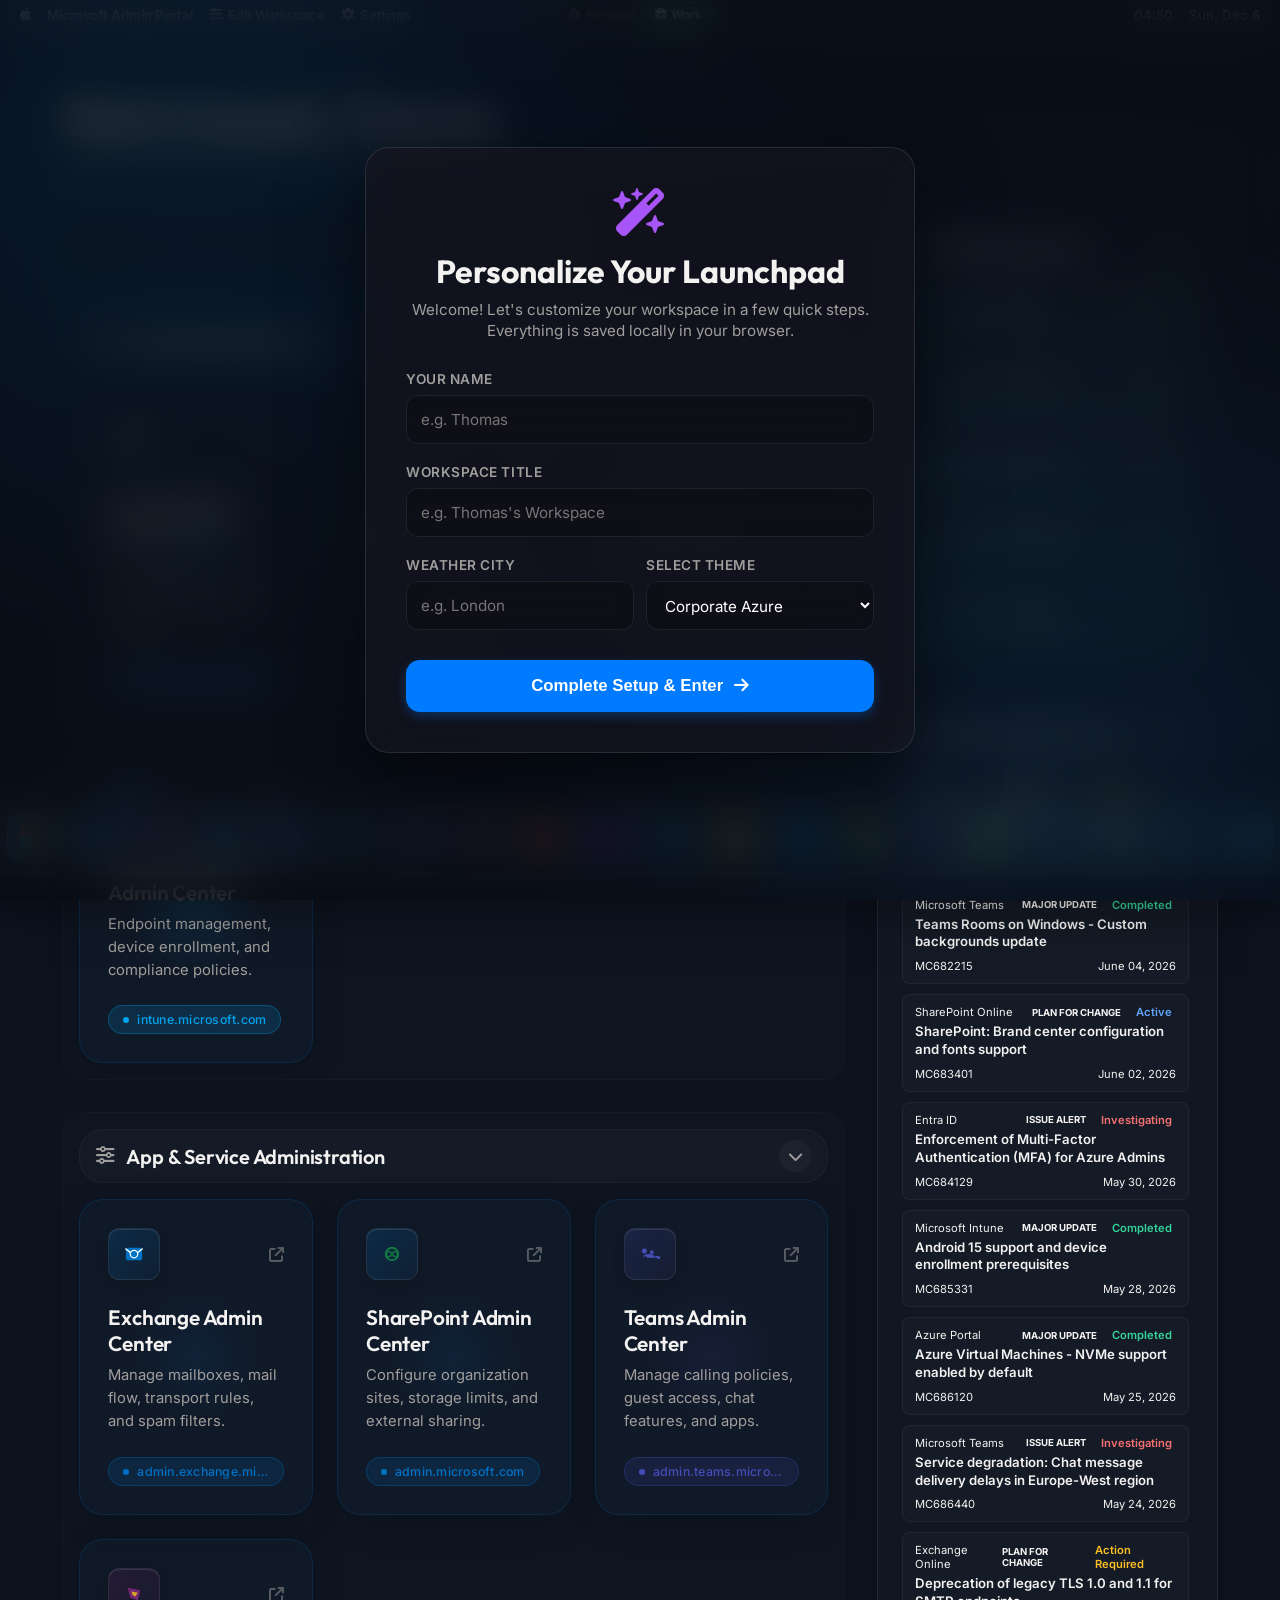
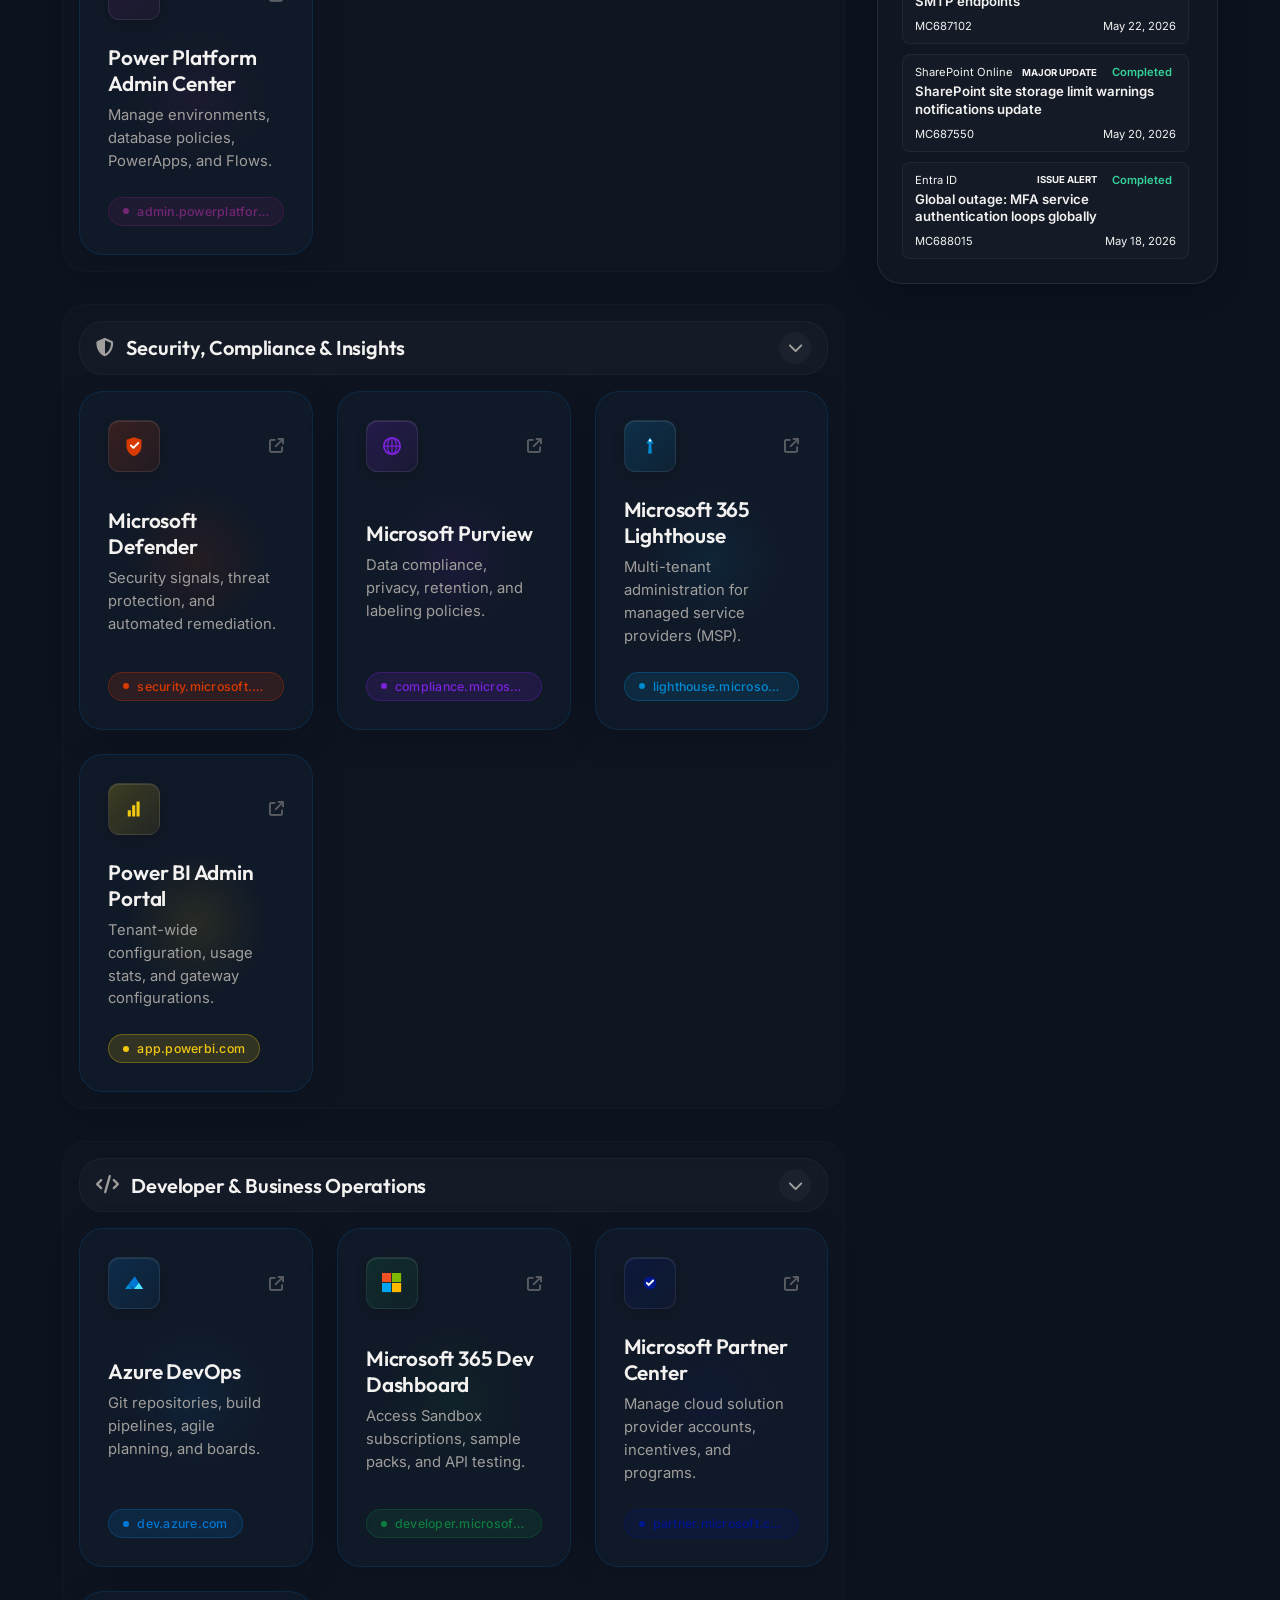
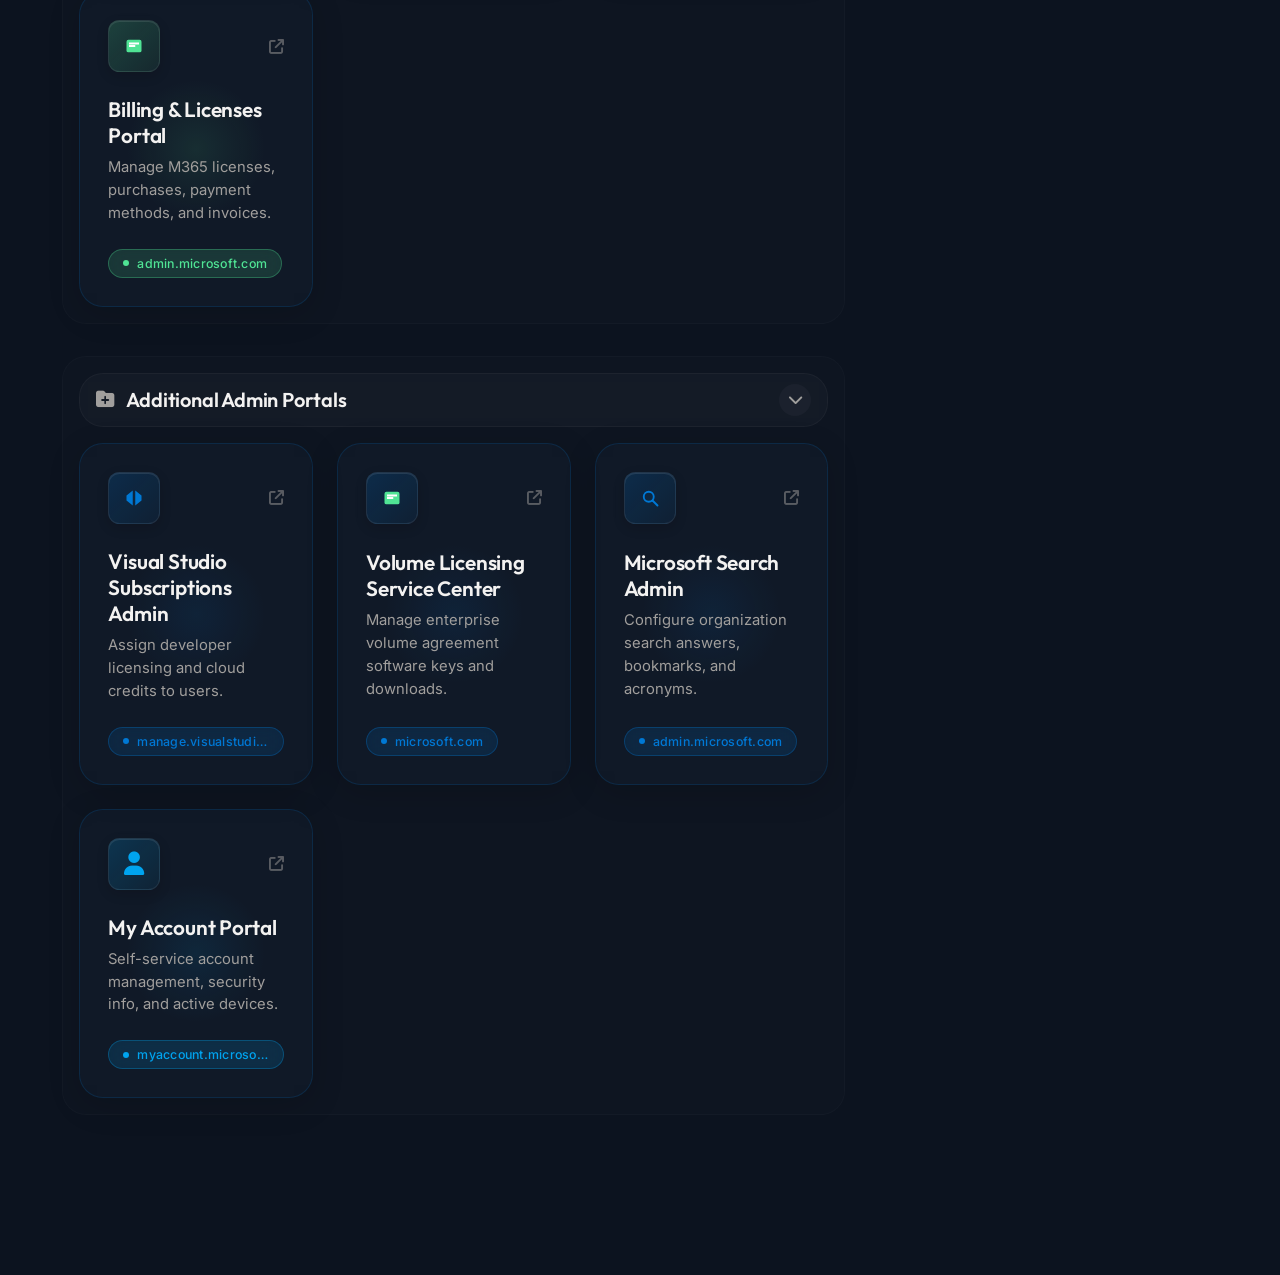
==== commit 3427e277: "feat: make Corporate Azure the default theme globally" ====
--- a/index.html
+++ b/index.html
@@ -1062,6 +1062,7 @@
           <div class="form-group" style="display: flex; flex-direction: column; gap: 8px;">
             <label for="setup-theme" style="font-weight: 600; font-size: 0.85rem; color: var(--text-secondary); text-transform: uppercase;">Select Theme</label>
             <select id="setup-theme" style="width: 100%; padding: 14px; border-radius: 12px; background: rgba(0, 0, 0, 0.25); border: 1px solid rgba(255, 255, 255, 0.08); color: white; cursor: pointer; height: 49px;">
+              <option value="theme-corporate-azure">Corporate Azure</option>
               <option value="theme-midnight-nebula">Midnight Nebula</option>
               <option value="theme-aurora-borealis">Aurora Borealis</option>
               <option value="theme-solar-eclipse">Solar Eclipse</option>
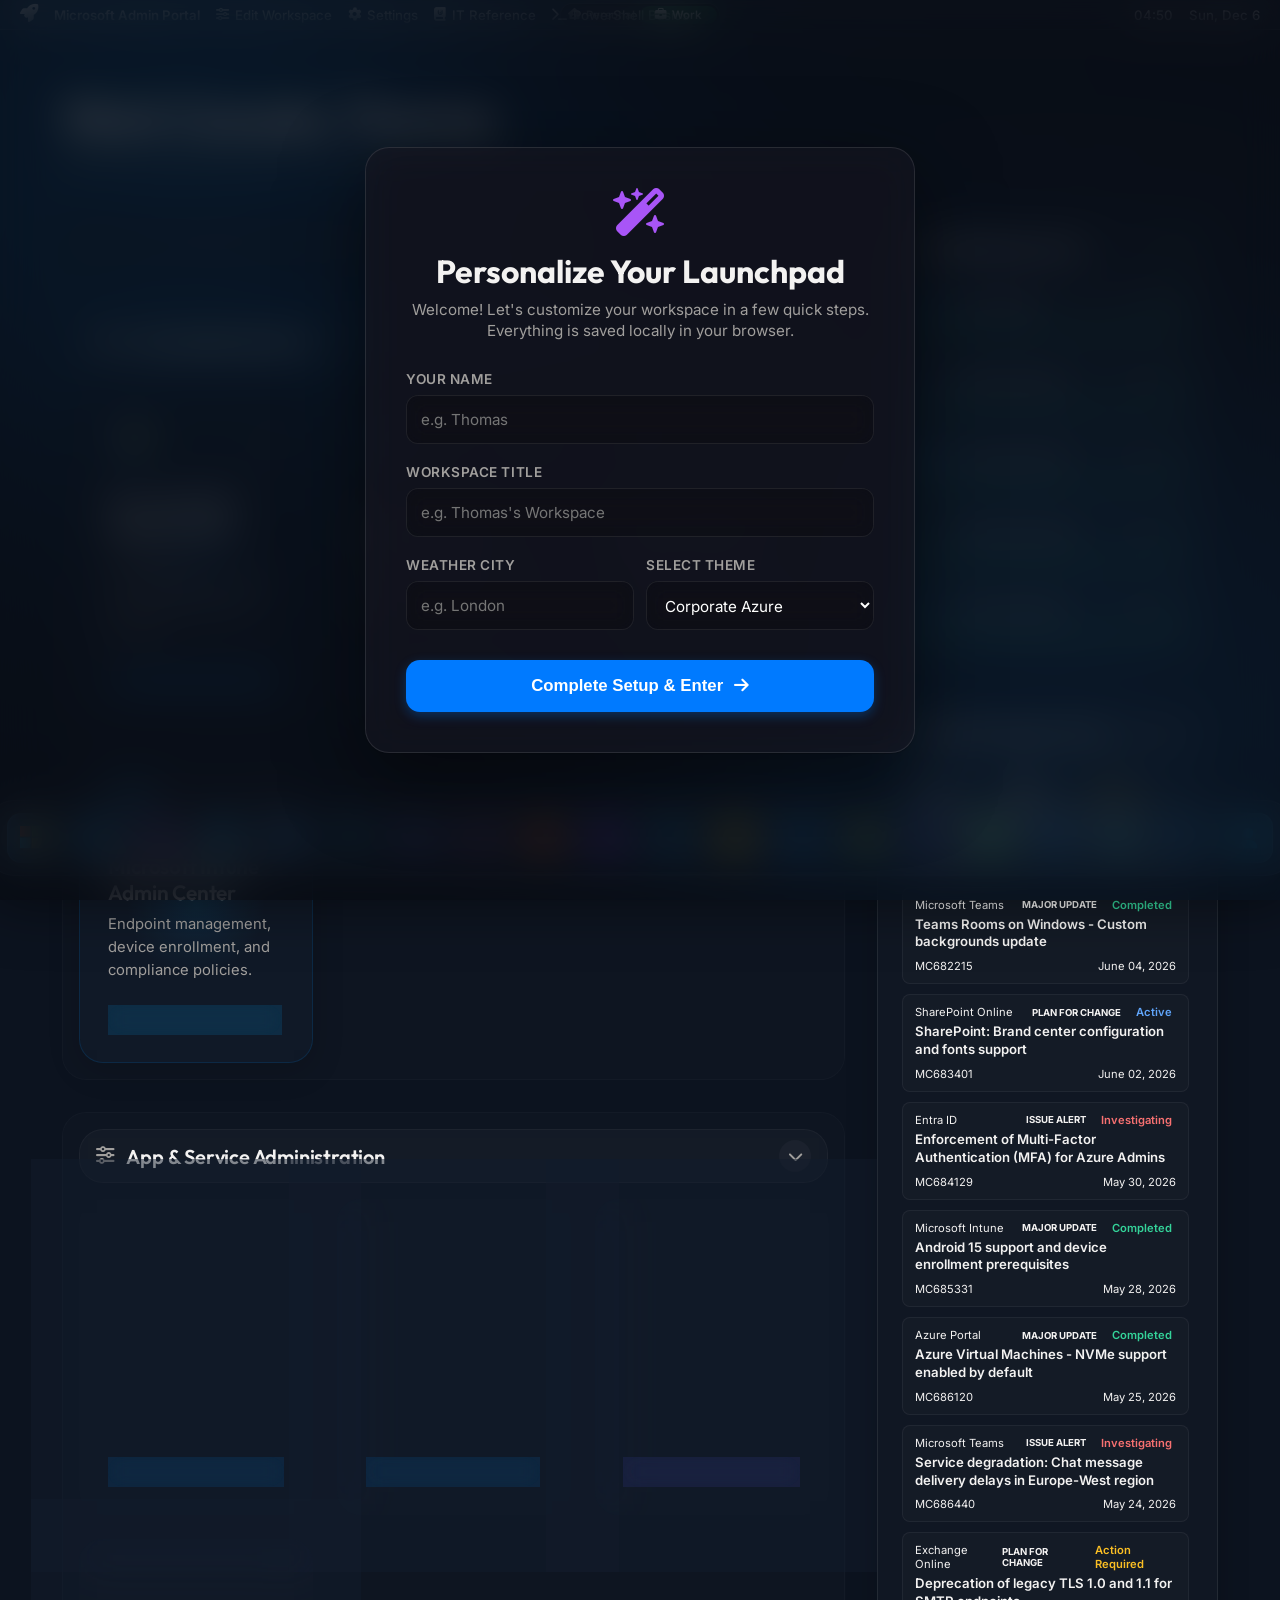
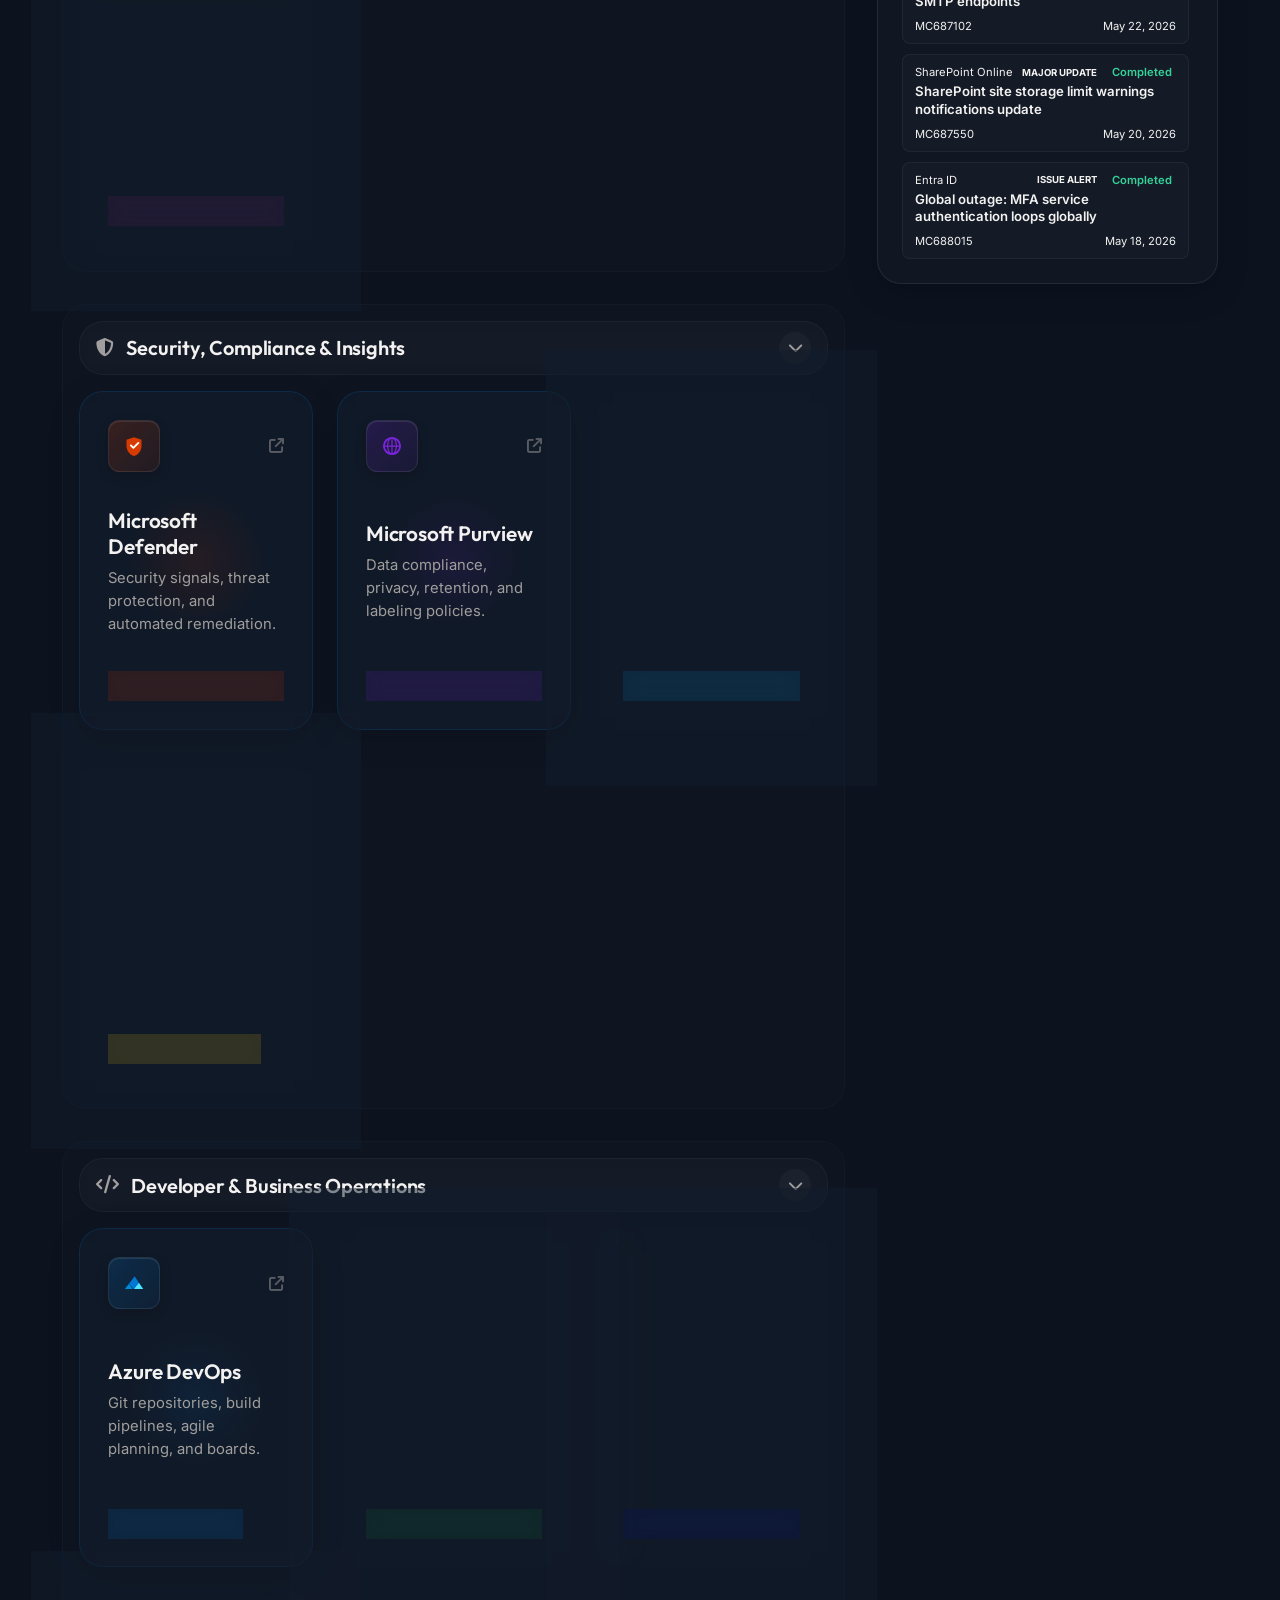
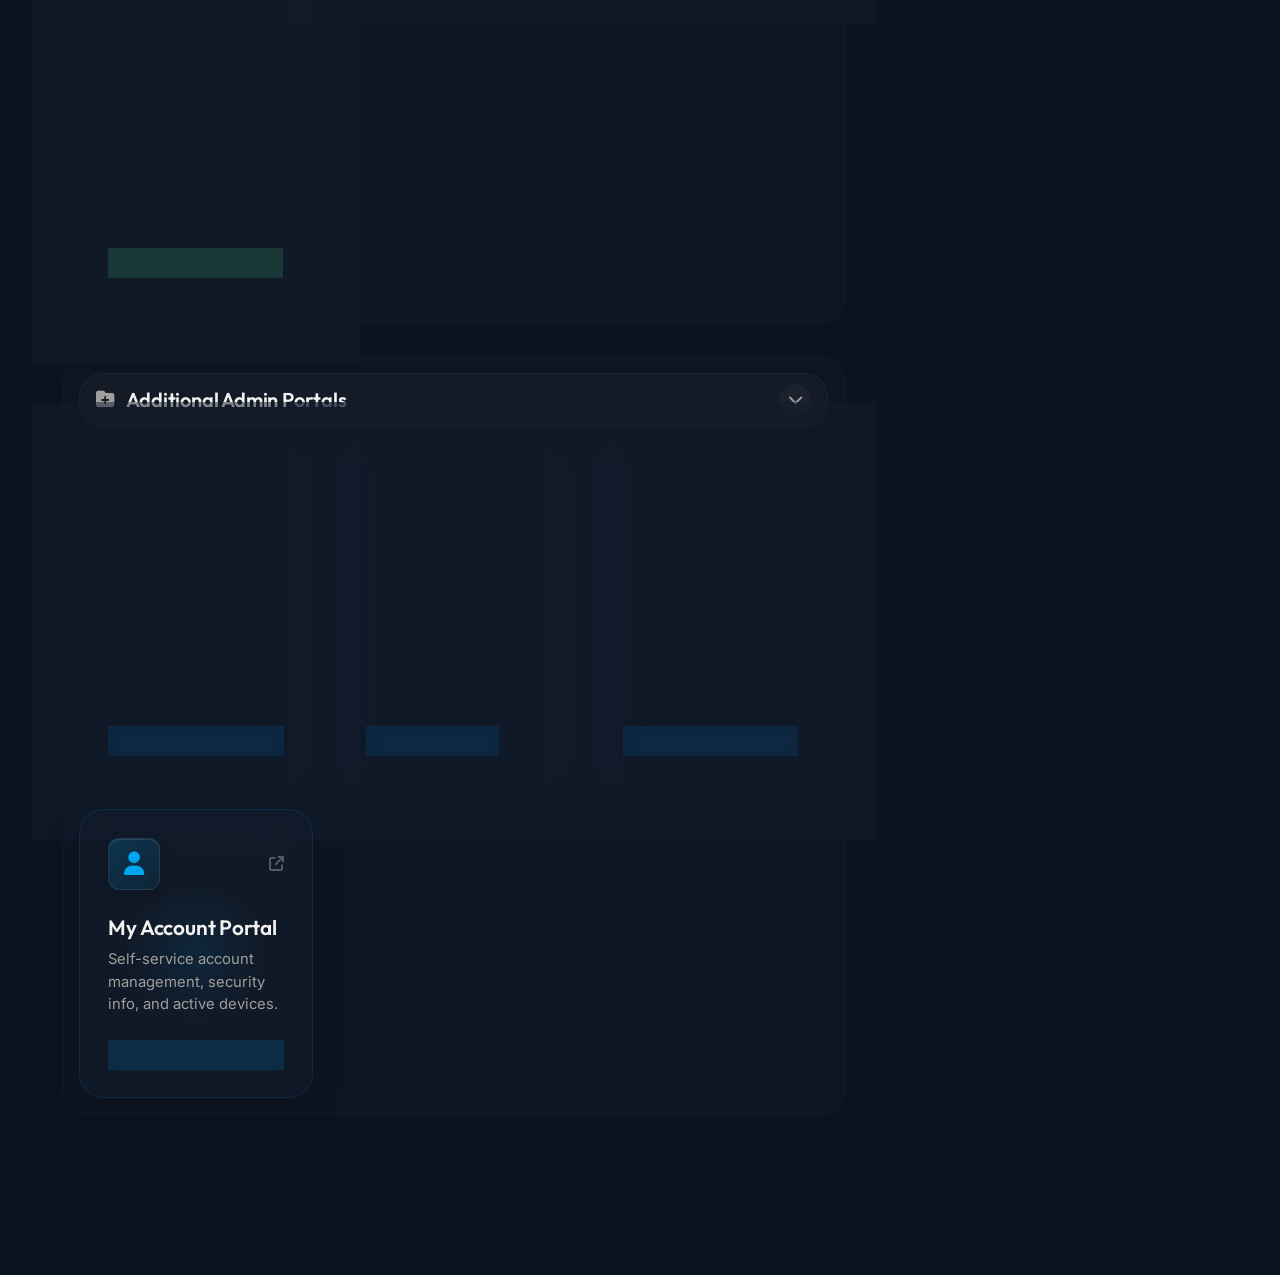
==== commit 818dec48: "Added comprehensive PowerShell Basics guide, expanded Reference command dictionary, and added intell" ====
--- a/index.html
+++ b/index.html
@@ -24,12 +24,14 @@
   <!-- macOS Top Menu Bar -->
   <div class="mac-menu-bar">
     <div class="mac-menu-left">
-      <i class="fa-brands fa-apple mac-menu-item apple-logo"></i>
+      <i class="fa-solid fa-rocket mac-menu-item launchpad-logo"></i>
       <span class="workspace-label mac-menu-item active-app">Thomas's Workspace</span>
       <button id="edit-mode-btn" class="mac-menu-item" style="background: none; border: none; color: inherit; font: inherit; padding: 0; cursor: pointer; display: flex; align-items: center; gap: 6px;">
         <i class="fa-solid fa-sliders"></i> Edit Workspace
       </button>
       <button id="workspace-settings-btn" class="mac-menu-item" style="background: none; border: none; color: inherit; font: inherit; padding: 0; cursor: pointer; display: flex; align-items: center; gap: 6px;"><i class="fa-solid fa-gear"></i> Settings</button>
+      <a href="reference.html" class="mac-menu-item" style="background: none; border: none; color: inherit; font: inherit; padding: 0; cursor: pointer; display: flex; align-items: center; gap: 6px; text-decoration: none;"><i class="fa-solid fa-book-journal-whills"></i> IT Reference</a>
+      <a href="powershell.html" class="mac-menu-item" style="background: none; border: none; color: inherit; font: inherit; padding: 0; cursor: pointer; display: flex; align-items: center; gap: 6px; text-decoration: none;"><i class="fa-solid fa-terminal"></i> PowerShell Basics</a>
     </div>
     
     <div class="mac-menu-center">
@@ -92,6 +94,24 @@
           <i class="fa-solid fa-circle-question"></i>
           <h4>No applications found</h4>
           <p>We couldn't find anything matching your search term. Try checking for typos or clear your filter.</p>
+        </div>
+
+        <!-- Command Mode Results -->
+        <div id="command-results" class="no-results-card" style="display: none; align-items: flex-start; text-align: left;">
+          <h4 style="margin-bottom: 12px; display: flex; align-items: center; gap: 8px;"><i class="fa-solid fa-terminal" style="color: var(--accent-color);"></i> Terminal Command Generator</h4>
+          <p id="command-results-desc" style="margin-bottom: 20px;">Type a command to generate the script.</p>
+          <div class="command-block" style="width: 100%; margin-bottom: 0;">
+            <div class="command-code-wrapper" style="box-shadow: none;">
+              <code class="command-code" id="command-results-code">/help</code>
+              <button class="copy-cmd-btn" id="command-results-copy" title="Copy to clipboard"><i class="fa-regular fa-copy"></i></button>
+            </div>
+          </div>
+        </div>
+
+        <!-- Reference Search Results -->
+        <div id="reference-results" style="display: none; flex-direction: column; gap: 16px; margin-top: 20px;">
+          <h3 style="font-size: 1rem; color: var(--text-secondary); margin-bottom: 8px;"><i class="fa-solid fa-book-journal-whills"></i> IT Reference Suggestions</h3>
+          <div id="reference-results-list" style="display: flex; flex-direction: column; gap: 16px;"></div>
         </div>
       </section>
 
--- a/style.css
+++ b/style.css
@@ -520,8 +520,8 @@
   opacity: 1;
 }
 
-.mac-menu-item.apple-logo {
-  font-size: 0.95rem;
+.mac-menu-item.launchpad-logo {
+  font-size: 1.15rem;
 }
 
 .mac-menu-item.active-app {
@@ -1985,7 +1985,7 @@
   .mac-menu-bar {
     padding: 0 12px;
   }
-  .mac-menu-left .mac-menu-item:not(.apple-logo):not(.active-app) {
+  .mac-menu-left .mac-menu-item:not(.launchpad-logo):not(.active-app) {
     display: none; /* Hide less important menu items on small screens */
   }
 
@@ -4769,4 +4769,125 @@
   height: 1.45rem !important;
 }
 
-
+/* ==========================================================================
+   Reference & Tools Page Styles
+   ========================================================================== */
+.kb-link {
+  color: var(--text-primary);
+  text-decoration: none;
+  font-size: 0.9rem;
+  display: flex;
+  align-items: center;
+  gap: 8px;
+  padding: 8px 12px;
+  background: rgba(255, 255, 255, 0.02);
+  border: 1px solid rgba(255, 255, 255, 0.05);
+  border-radius: 8px;
+  transition: all 0.2s ease;
+}
+
+.kb-link i {
+  font-size: 0.75rem;
+  color: var(--accent-color, #0078d4);
+  opacity: 0.8;
+  transition: transform 0.2s ease;
+}
+
+.kb-link:hover {
+  background: rgba(255, 255, 255, 0.06);
+  border-color: rgba(255, 255, 255, 0.1);
+  transform: translateX(4px);
+}
+
+.kb-link:hover i {
+  transform: translate(2px, -2px);
+}
+
+.cmd-tab-btn {
+  background: none;
+  border: 1px solid transparent;
+  color: var(--text-secondary);
+  font-family: var(--font-body);
+  font-weight: 500;
+  padding: 6px 12px;
+  border-radius: 6px;
+  cursor: pointer;
+  transition: all 0.2s ease;
+}
+
+.cmd-tab-btn:hover {
+  background: rgba(255, 255, 255, 0.05);
+  color: var(--text-primary);
+}
+
+.cmd-tab-btn.active {
+  background: rgba(255, 255, 255, 0.1);
+  color: var(--text-primary);
+  border-color: rgba(255, 255, 255, 0.1);
+}
+
+.command-block {
+  margin-bottom: 28px;
+  display: flex;
+  flex-direction: column;
+  gap: 12px;
+}
+
+.command-info {
+  display: flex;
+  flex-direction: column;
+  gap: 4px;
+}
+
+.command-title {
+  font-weight: 600;
+  font-size: 1.05rem;
+  color: var(--text-primary);
+}
+
+.command-desc {
+  font-size: 0.85rem;
+  color: var(--text-secondary);
+  opacity: 0.9;
+}
+
+.command-code-wrapper {
+  display: flex;
+  align-items: stretch;
+  background: rgba(0, 0, 0, 0.4);
+  border: 1px solid rgba(255, 255, 255, 0.1);
+  border-radius: 12px;
+  overflow: hidden;
+  position: relative;
+  box-shadow: inset 0 2px 4px rgba(0,0,0,0.2);
+}
+
+.command-code {
+  flex: 1;
+  padding: 16px 18px;
+  font-family: 'Courier New', Courier, monospace;
+  font-size: 0.9rem;
+  color: #34d399; /* Green syntax color */
+  overflow-x: auto;
+  white-space: pre;
+  line-height: 1.4;
+}
+
+.copy-cmd-btn {
+  background: rgba(255, 255, 255, 0.05);
+  border: none;
+  border-left: 1px solid rgba(255, 255, 255, 0.1);
+  color: var(--text-secondary);
+  padding: 0 20px;
+  cursor: pointer;
+  transition: all 0.2s ease;
+  display: flex;
+  align-items: center;
+  justify-content: center;
+  font-size: 1.1rem;
+}
+
+.copy-cmd-btn:hover {
+  background: rgba(255, 255, 255, 0.1);
+  color: var(--text-primary);
+}
